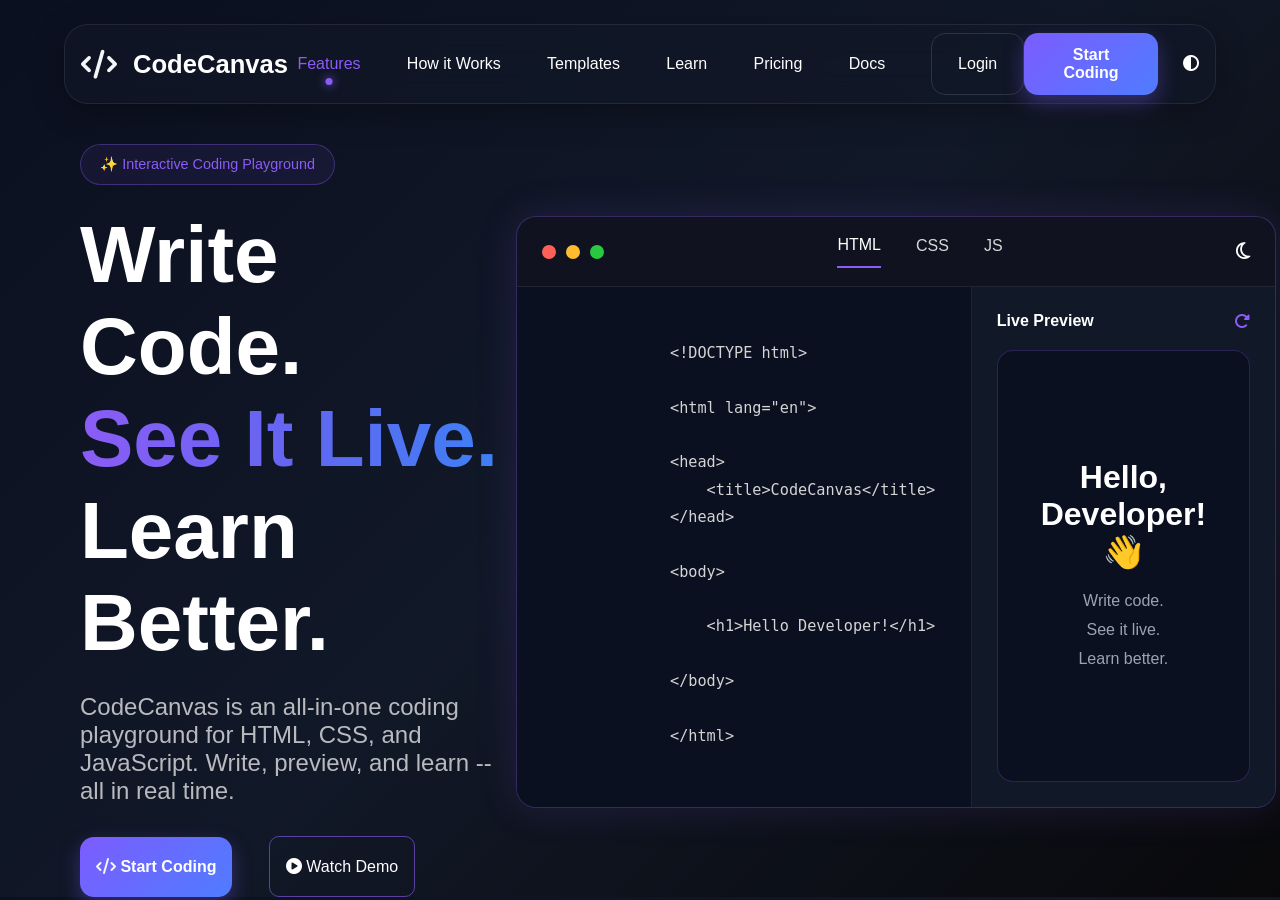
==== index.html @ 9e1eec33 "Initial commit" ====
<!DOCTYPE html>
<html lang="en">
<head>
  <meta charset="UTF-8">
  <meta name="viewport" content="width=device-width, initial-scale=1.0">

  <link rel="stylesheet" href="https://cdnjs.cloudflare.com/ajax/libs/font-awesome/6.7.2/css/all.min.css">

  <link rel="stylesheet" href="css/style.css">
  <link rel="stylesheet" href="css/navbar.css">
  <link rel="stylesheet" href="css/hero.css">
  <link rel="stylesheet" href="css/features.css">
  <link rel="stylesheet" href="css/footer.css">
  <title>Document</title>
</head>
<body>
  <header>
    <div class="navbar">
      <div class="nav-name--logo">
        <i class="fa-solid fa-code" style="color: rgb(244, 247, 248);"></i>
        <h2>CodeCanvas</h2>
      </div>
      <div class="nav-links">
        <a href="" class="nav-features">Features</a>
        <a href="" class="nav-how-it-work">How it Works</a>
        <a href="" class="templetes">Templates</a>
        <a href="" class="nav-learn">Learn</a>
        <a href="" class="nav-pricing">Pricing</a>
        <a href="" class="nav-docs">Docs</a>
      </div>
      <div class="nav-btn">
        <button class="nav-btn--login ">Login</button>
        <button class="nav-btn--start">Start Coding</button>
      </div>
      <div class="nav-theme">
        <i class="fa-solid fa-circle-half-stroke"></i>
      </div>
    </div>
  </header>

  <main>
    <div class="left-hero--section">
      <div class="hero-badge">
        ✨ Interactive Coding Playground
      </div>
      <div class="hero-heading">
        <h1 class="hero-heading--line heading-one">Write Code.</h1>
        <h1 class="hero-heading--line heading-two">See It Live.</h1>
        <h1 class="hero-heading--line heading-three">Learn Better.</h1>
      </div>

      <div class="hero-subheading">
        <p class="hero-subheading--para">
          CodeCanvas is an all-in-one coding playground
          for HTML, CSS, and JavaScript. Write, preview,
          and learn -- all in real time.
        </p>
      </div>

      <div class="hero-btns">
        <button class="nav-btn--start hero-start--btn hero-btn"><i class="fa-solid fa-code" style="color: rgb(244, 247, 248);"></i> Start Coding</button>
        <a href="#" class="watch-demo">
          <i class="fa-solid fa-circle-play"></i>
          <span>Watch Demo</span>
        </a>
      </div>


    </div>

    <div class="hero-right">

      <div class="editor">

        <div class="editor-header">

          <div class="window-btn">
            <span class="red"></span>
            <span class="yellow"></span>
            <span class="green"></span>
          </div>

          <div class="editor-tabs">
            <button class="active">HTML</button>
            <button>CSS</button>
            <button>JS</button>
          </div>

          <div class="theme-toggle">
            <i class="fa-regular fa-moon"></i>
          </div>

        </div>

        <div class="editor-body">

          <div class="code-section">
            <pre><code>
              &lt;!DOCTYPE html&gt;

              &lt;html lang="en"&gt;

              &lt;head&gt;
                  &lt;title&gt;CodeCanvas&lt;/title&gt;
              &lt;/head&gt;

              &lt;body&gt;

                  &lt;h1&gt;Hello Developer!&lt;/h1&gt;

              &lt;/body&gt;

              &lt;/html&gt;
            </code></pre>
          </div>

          <div class="preview-section">

            <div class="preview-header">
              <h3>Live Preview</h3>
              <i class="fa-solid fa-rotate-right"></i>
            </div>

            <div class="preview-box">
              <h2>Hello, Developer! 👋</h2>
              <p>
                Write code.<br>
                See it live.<br>
                Learn better.
              </p>
            </div>

          </div>
        </div>
      </div>
    </div>
  </main>
  <footer></footer>

  <script src="script/script.js"></script>
</body>
</html>
---- css/style.css ----
*{
    margin:0;
    padding:0;
    box-sizing:border-box;
}

html{
    scroll-behavior:smooth;
}

body{
    font-family:'Poppins',sans-serif;
   background: linear-gradient(
    135deg,
    #0B1020 0%,
    #111827 50%,
    #09090B 100%
    );
    color:white;
}

a{
    text-decoration:none;
    color:inherit;
}

img{
    display:block;
    max-width:100%;
}

button{
    cursor:pointer;
    border:none;
}
---- css/navbar.css ----
header{
  height: 100%;
  width: 100%;
}
.navbar{
  width: 90%;
  max-width: 1400px;
  height: 80px;
  margin: 1.5rem auto;
  display: grid;
  grid-template-columns: 15% 60% 20% 5%;
  align-items: center;
  background: rgba(17, 24, 39, 0.65);
  border: 1px solid rgba(255, 255, 255, 0.08);
  border-radius: 24px;
  backdrop-filter: blur(16px);
  box-shadow: 0 8px 32px rgba(0, 0, 0, 0.3);
  padding-left: 1rem;
}
.nav-name--logo{
  display: flex;
  align-items: center;
  gap: 1rem;
}
.nav-name--logo i{
  font-size: 1.8rem;
  color: #ffffff;
}

.nav-name--logo h2{
  color: #ffffff;
  font-size: 1.6rem;
  font-weight: 600;
}

.nav-links{
  display: flex;
  justify-content: space-evenly;
}

.nav-features{
  color: #8B5CF6;
  position: relative;
}
.nav-features::after{
  content: "";
  position: absolute;
  left: 50%;
  bottom: -12px;
  transform: translateX(-50%);
  width: 7px;
  height: 7px;
  background: #8B5CF6;
  border-radius: 50%;
  box-shadow: 0 0 10px #8B5CF6;
}

/* button  */
.nav-btn{
  display: flex;
  justify-content: space-around;
}
.nav-btn--login{
    padding: 0.8rem 1.6rem;
    background: transparent;
    border: 1px solid rgba(255,255,255,.12);
    border-radius: 14px;
    color: #ffffff;
    font-size: 1rem;
    font-weight: 500;
    cursor: pointer;
    transition: .3s ease;
}

.nav-btn--login:hover{
    background: rgba(255,255,255,.08);
    border-color: #7c5cff;
}

.nav-btn--start{
    padding: 0.8rem 1.7rem;
    background: linear-gradient(135deg,#7c5cff,#4f7cff);
    border: none;
    border-radius: 14px;
    color: white;
    font-size: 1rem;
    font-weight: 600;
    cursor: pointer;
    transition: .3s ease;
    box-shadow: 0 8px 20px rgba(124,92,255,.35);
}
.nav-btn--start:hover{
    transform: translateY(-2px);
    box-shadow: 0 12px 28px rgba(124,92,255,.5);
}

.nav-theme{
  border-radius: 50px;
  margin-left: 1.5rem;
  border: 0.1px solid transparent;
  
}
---- css/hero.css ----
main{
  display: grid;
  grid-template-columns: 40% 60%;
}
.left-hero--section{
  display: flex;
  flex-direction: column;
  margin-left: 5rem;
  margin-top: 1rem;
  gap: 1.5rem;
}
.hero-badge{
  display: inline-flex;
  align-items: center;
  gap: 0.5rem;

  width: fit-content;  

  padding: 0.7rem 1.2rem;

  border: 1px solid rgba(139, 92, 246, 0.35);
  border-radius: 999px;

  background: rgba(139, 92, 246, 0.08);
  backdrop-filter: blur(10px);

  color: #8B5CF6;
  font-size: 0.9rem;
  font-weight: 500;
  transition: all 0.3s ease;
}
.hero-badge:hover{
  background: rgba(139, 92, 246, 0.15);
  border-color: #8B5CF6;
  box-shadow: 0 0 20px rgba(139, 92, 246, 0.3);
  transform: translateY(-2px);
}

.hero-heading{
  font-size: 2.5rem;
}
.heading-two{
  background: linear-gradient(90deg, #8B5CF6 0%, #6366F1 50%, #3B82F6 100%);
  -webkit-background-clip: text;
  -webkit-text-fill-color: transparent;
  background-clip: text;
  color: transparent;
}

.hero-subheading--para{
  font-size: 1.5rem;
  opacity: 0.7;
  padding-bottom: 0.5rem;
}


.hero-start--btn{
  padding:1.3rem 1rem 1.3rem 1rem;
  margin-right:2rem ;
}
.watch-demo{
  padding:1.3rem 1rem 1.3rem 1rem;
  border: 1px solid rgba(139, 92, 246, 0.6);
  border-radius: 10px;
}

/* right section  */

.hero-right{
  display: flex;
  justify-content: center;
  align-items: center;
}

.editor{
    width: 100%;
  max-width: 760px;
  background: #10131f;
  border: 1px solid rgba(139,92,246,.3);
  border-radius: 20px;
  overflow: hidden;
  box-shadow: 0 0 40px rgba(139,92,246,.15);
}

/* Header */

.editor-header{
  height: 70px;

  display: flex;
  justify-content: space-between;
  align-items: center;

  padding: 0 25px;

  border-bottom: 1px solid rgba(255,255,255,.08);
}

.window-btn{
  display: flex;
  gap: 10px;
}

.window-btn span{
  width: 14px;
  height: 14px;
  border-radius: 50%;
}

.red{
  background:#ff5f57;
}

.yellow{
  background:#febc2e;
}

.green{
    background:#28c840;
}

/*  Tabs */

.editor-tabs{
  display:flex;
  gap:35px;
}

.editor-tabs button{
  background:none;
  border:none;
  color:#d8d8d8;
  font-size:1rem;
  cursor:pointer;
  padding-bottom:12px;
}

.editor-tabs .active{
  color:white;
  border-bottom:2px solid #8B5CF6;
}

/* Theme*/

.theme-toggle{

  color:white;
  font-size:1.2rem;
  cursor:pointer;
}

/*  Body */

.editor-body{

  display:grid;
  grid-template-columns:60% 40%;
  min-height:520px;
}

/* Code Section  */

.code-section{
  background:#0b1020;
  padding:25px;
  border-right:1px solid rgba(255,255,255,.08);
  overflow:auto;
}

.code-section pre{
  margin:0;
  font-size:.95rem;
  line-height:1.8;
  color:#d4d4d4;
  font-family:
  "Fira Code",
  Consolas,
  monospace;
}

.code-section code{
  white-space:pre-wrap;
}

.preview-section{
  background:#111827;

  display:flex;
  flex-direction:column;

  padding:25px;
}

.preview-header{

  display:flex;
  justify-content:space-between;
  align-items:center;

  margin-bottom:20px;
}

.preview-header h3{

  color:#fff;
  font-size:1rem;
  font-weight:600;
}

.preview-header i{
  color:#8B5CF6;
  cursor:pointer;
  transition:.3s;
}

.preview-header i:hover{
  transform:rotate(180deg);
}

/* Preview Box*/

.preview-box{
  flex:1;
  background:#0b1020;
  border:1px solid rgba(139,92,246,.25);
  border-radius:16px;
  display:flex;
  justify-content:center;
  align-items:center;
  flex-direction:column;

  text-align:center;
  padding:2rem;
}

.preview-box h2{
  color:#fff;
  font-size:2rem;
  margin-bottom:1rem;
}

.preview-box p{
  color:#9CA3AF;
  line-height:1.8;
}
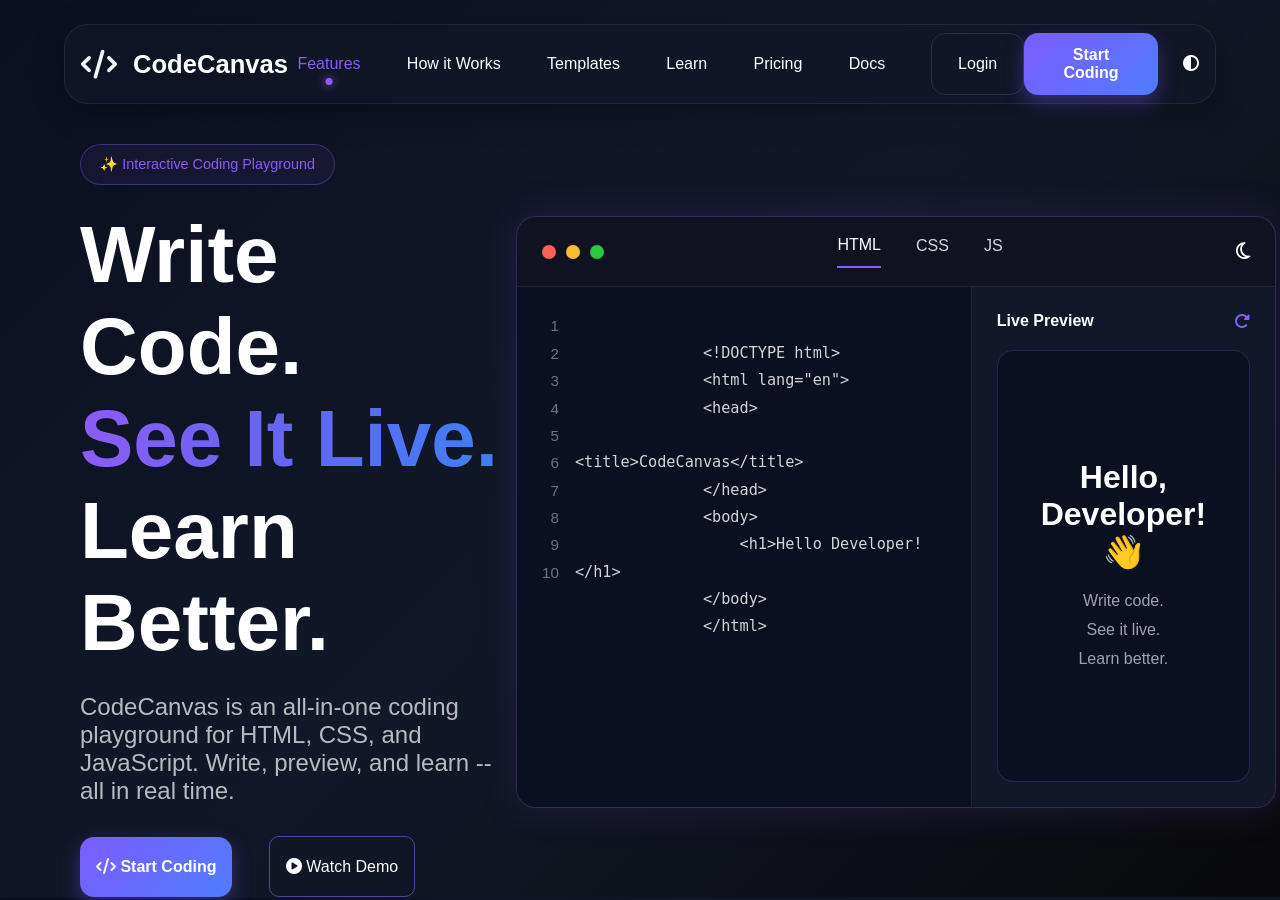
==== commit 4ef2680f: "organize code section" ====
--- a/index.html
+++ b/index.html
@@ -95,21 +95,27 @@
         <div class="editor-body">
 
           <div class="code-section">
+            <div class="line-number">
+              <span>1</span>
+              <span>2</span>
+              <span>3</span>
+              <span>4</span>
+              <span>5</span>
+              <span>6</span>
+              <span>7</span>
+              <span>8</span>
+              <span>9</span>
+              <span>10</span>
+            </div>
             <pre><code>
               &lt;!DOCTYPE html&gt;
-
               &lt;html lang="en"&gt;
-
               &lt;head&gt;
                   &lt;title&gt;CodeCanvas&lt;/title&gt;
               &lt;/head&gt;
-
               &lt;body&gt;
-
                   &lt;h1&gt;Hello Developer!&lt;/h1&gt;
-
               &lt;/body&gt;
-
               &lt;/html&gt;
             </code></pre>
           </div>
--- a/css/hero.css
+++ b/css/hero.css
@@ -80,6 +80,19 @@
   border-radius: 20px;
   overflow: hidden;
   box-shadow: 0 0 40px rgba(139,92,246,.15);
+  position: relative;
+}
+
+.editor::before{
+  content:"";
+  position:absolute;
+  inset:-40px;
+  background:radial-gradient(
+    rgba(139,92,246,.2),
+    transparent 70%
+  );
+  z-index:-1;
+  filter:blur(60px);
 }
 
 /* Header */
@@ -165,6 +178,22 @@
   padding:25px;
   border-right:1px solid rgba(255,255,255,.08);
   overflow:auto;
+  display:flex;
+  align-items:flex-start;
+  gap:16px;
+}
+
+.line-number{
+  display:flex;
+  flex-direction:column;
+  color:#6B7280;
+  text-align:right;
+  user-select:none;
+}
+
+.line-number span{
+  line-height:1.8;
+  font-size:.95rem;
 }
 
 .code-section pre{
@@ -176,6 +205,7 @@
   "Fira Code",
   Consolas,
   monospace;
+  margin:0;
 }
 
 .code-section code{
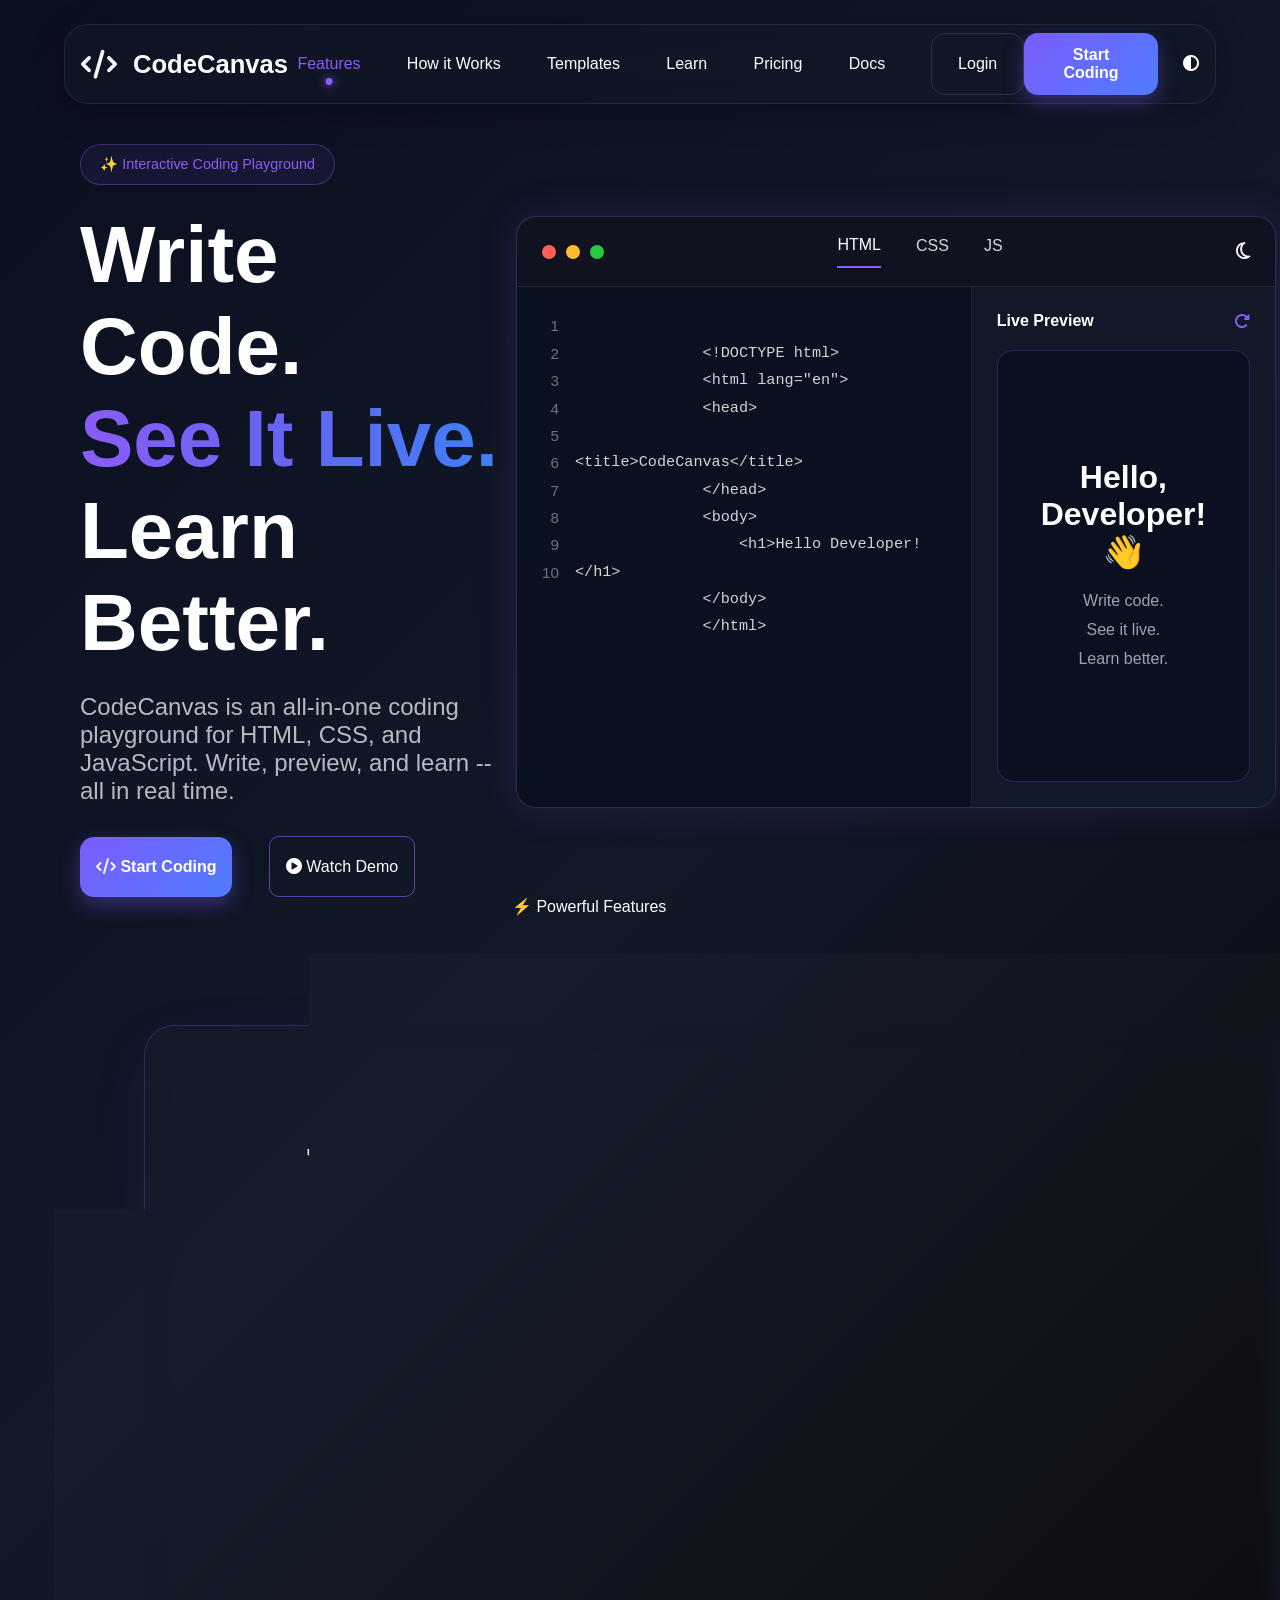
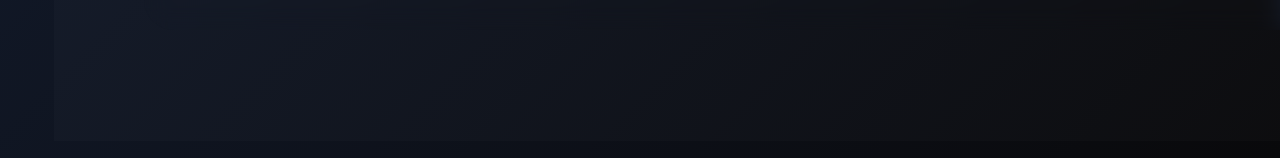
==== commit 1d7f398e: "Initial commit" ====
--- a/index.html
+++ b/index.html
@@ -11,6 +11,7 @@
   <link rel="stylesheet" href="css/hero.css">
   <link rel="stylesheet" href="css/features.css">
   <link rel="stylesheet" href="css/footer.css">
+  <link rel="stylesheet" href="css/trusted.css">
   <title>Document</title>
 </head>
 <body>
@@ -140,6 +141,81 @@
         </div>
       </div>
     </div>
+
+    <section class="trusted">
+
+      <div class="trusted-container">
+
+        <div class="trusted-badge">
+          <i class="fa-solid fa-shield-halved"></i>
+          <span>TRUSTED BY</span>
+        </div>
+
+        <h2 class="trusted-title">
+          Trusted by developers
+          <span>worldwide</span>
+        </h2>
+
+        <p class="trusted-description">
+          Join millions of developers who code, learn and build
+          amazing projects with CodeCanvas.
+        </p>
+
+        <div class="trusted-grid">
+
+          <div class="trusted-card">
+            <i class="fa-brands fa-github"></i>
+            <h3>GitHub</h3>
+            <p>Developer Platform</p>
+          </div>
+
+          <div class="trusted-card ">
+            <img src="/images/vscode.png" alt="">
+            <h3>VS Code</h3>
+            <p>Code Editor</p>
+          </div>
+
+          <div class="trusted-card">
+            <i class="fa-brands fa-react"></i>
+            <h3>React</h3>
+            <p>JavaScript Library</p>
+          </div>
+
+          <div class="trusted-card">
+            <img src="/images/vercel.png" alt="Vercel">
+            <h3>Vercel</h3>
+            <p>Deploy Platform</p>
+          </div>
+
+          <div class="trusted-card">
+            <img src="/images/openAi.png" alt="OpenAI">
+            <h3>OpenAI</h3>
+            <p>AI Technology</p>
+          </div>
+
+          <div class="trusted-card">
+            <img src="/images/nextjs.png" alt="Next.js">
+            <h3>Next.js</h3>
+            <p>React Framework</p>
+          </div>
+
+        </div>
+
+      </div>
+
+    </section>
+
+    <section class="features">
+      <div class="features">
+        <div class="features-top">
+          <div class="features-badge">
+            ⚡ Powerful Features
+          </div>
+          <div class="features-heading"></div>
+          <div class="features-subheading"></div>
+        </div>
+      </div>
+    </section>
   </main>
   <footer></footer>
 
--- a/css/trusted.css
+++ b/css/trusted.css
@@ -0,0 +1,143 @@
+/*  Trusted Section*/
+
+.trusted{
+  padding: 8rem 6rem;
+  position: relative;
+  left: 3rem;
+   padding-bottom: 8rem;
+}
+
+.trusted-container{
+  height: fit-content;  
+  max-width: 1400px;
+  width: fit-content;
+  margin: 0 auto;
+  padding: 2rem;
+  padding-bottom: 1rem;
+  border: 1px solid rgba(139,92,246,.25);
+  border-radius: 30px;
+  background: rgba(255,255,255,.02);
+  backdrop-filter: blur(12px);
+  box-shadow: 0 20px 60px rgba(139,92,246,.08);
+}
+
+/* 
+   Badge
+ */
+
+.trusted-badge{
+  width: fit-content;
+  margin: auto;
+  display: flex;
+  align-items: center;
+  gap: .6rem;
+  padding: .8rem 1.5rem;
+  border-radius: 999px;
+  border: 1px solid rgba(139,92,246,.3);
+  background: rgba(139,92,246,.08);
+  color: #A78BFA;
+  font-size: .9rem;
+  letter-spacing: 1px;
+}
+
+/* 
+   Title
+ */
+
+.trusted-title{
+  font-size: 3.5rem;
+  text-align: center;
+  line-height: 1.2;
+  margin-top: 2rem;
+  color: white;
+  font-weight: 700;
+}
+
+.trusted-title span{
+
+  color: #8B5CF6;
+}
+
+/* 
+   Description*/
+
+.trusted-description{
+
+  max-width: 650px;
+  margin: 25px auto 60px;
+  text-align: center;
+
+
+  text-align: center;
+
+  color: #9CA3AF;
+
+  font-size: 1.1rem;
+
+  line-height: 1.8;
+}
+
+/* 
+   Grid*/
+
+.trusted-grid{
+    display: grid;
+    grid-template-columns: repeat(6,1fr);
+    gap: 1.5rem;
+    padding-left: 2rem;
+    padding-right: 2rem;
+    margin-bottom: 2rem;
+}
+
+/*
+   Card */
+
+.trusted-card{
+  width: 10rem;
+  background: rgba(255,255,255,.03);
+  border: 1px solid rgba(255,255,255,.06);
+  border-radius: 20px;
+  padding: 2rem 1rem;
+  text-align: center;
+  transition: .35s ease;
+}
+
+.trusted-card:hover{
+
+    transform: translateY(-8px);
+
+    border-color: #8B5CF6;
+
+    box-shadow: 0 0 25px rgba(139,92,246,.2);
+}
+
+/* Icons */
+
+.trusted-card i{
+  font-size: 3rem;
+  color: white;
+  margin-bottom: 3rem;
+}
+
+.trusted-card img{
+  width: 70px;
+  height: 70px;
+  object-fit: contain;
+  margin-bottom: 1rem;
+  margin-left: 1.2rem;
+}
+
+
+/* Text */
+
+.trusted-card h3{
+
+  color: white;
+  margin-bottom: .5rem;
+  font-size: 1.5rem;
+}
+
+.trusted-card p{
+  color: #9CA3AF;
+  font-size: .95rem;
+}
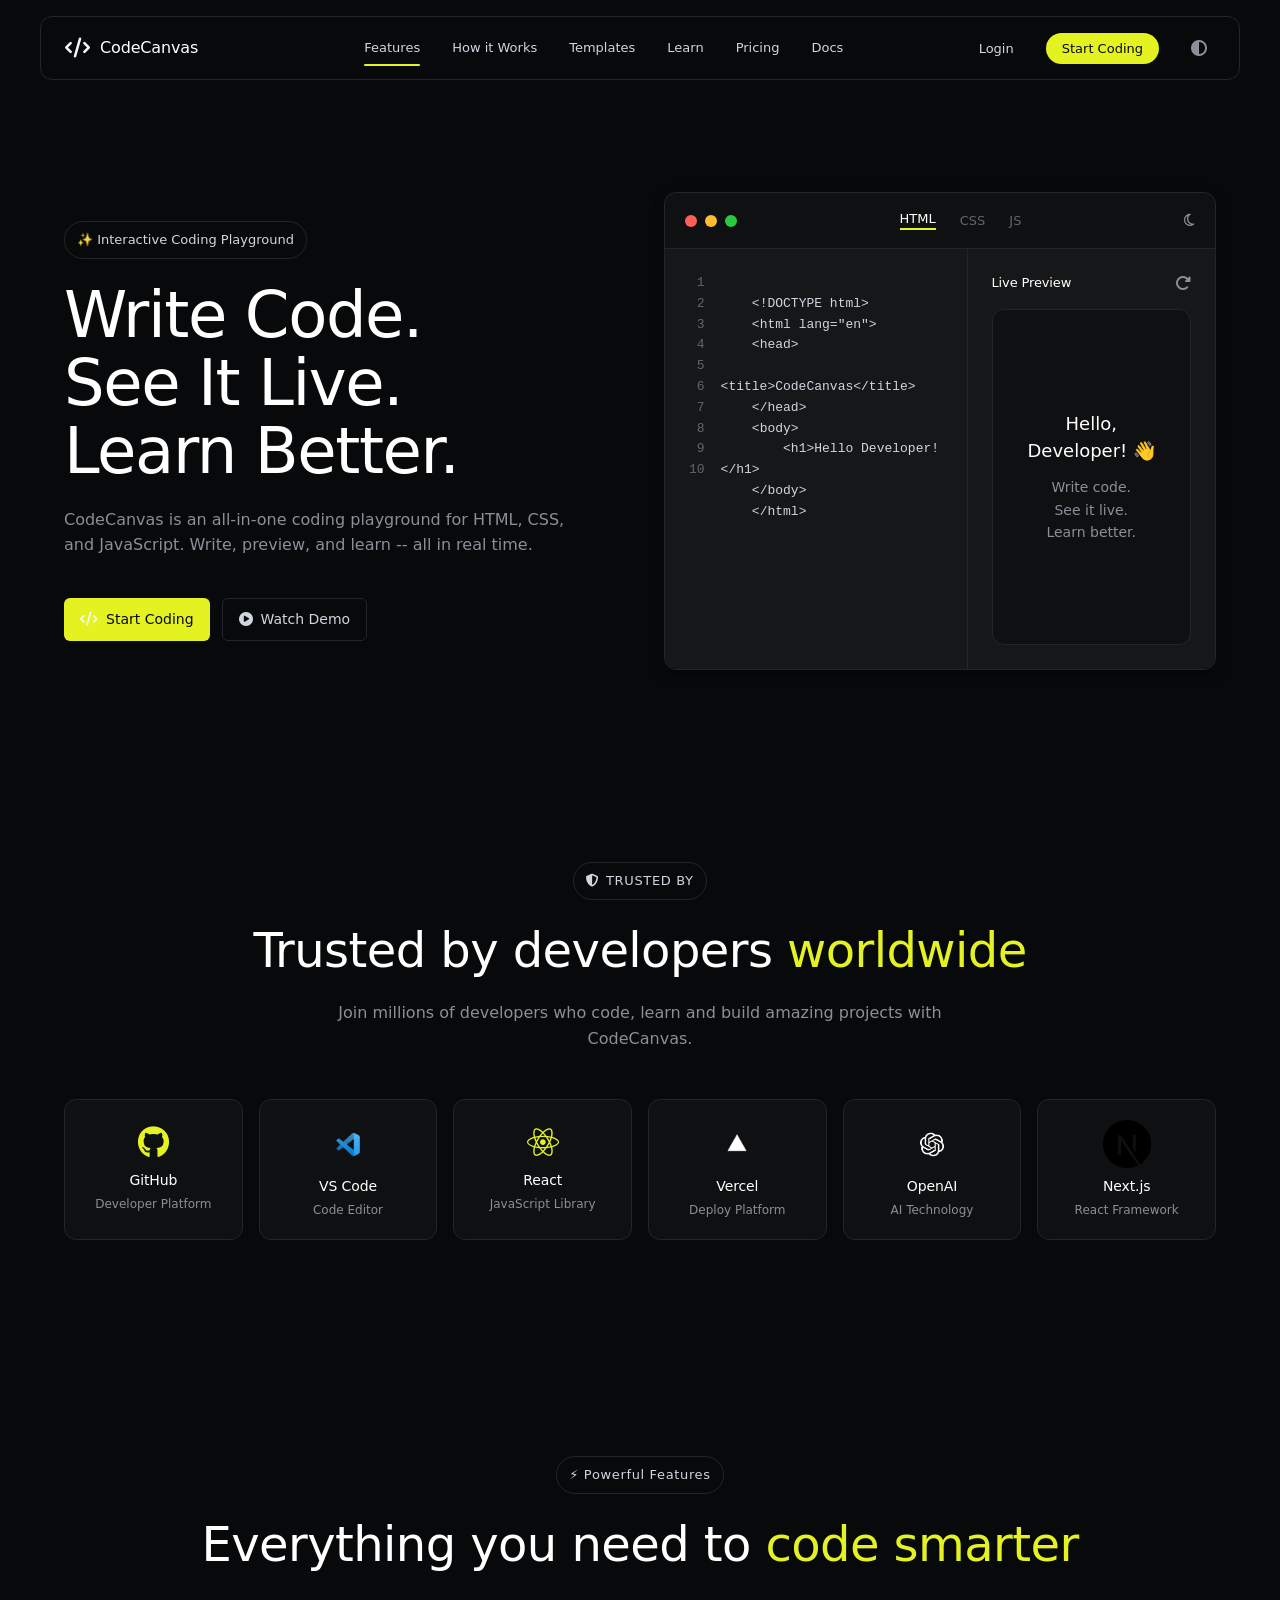
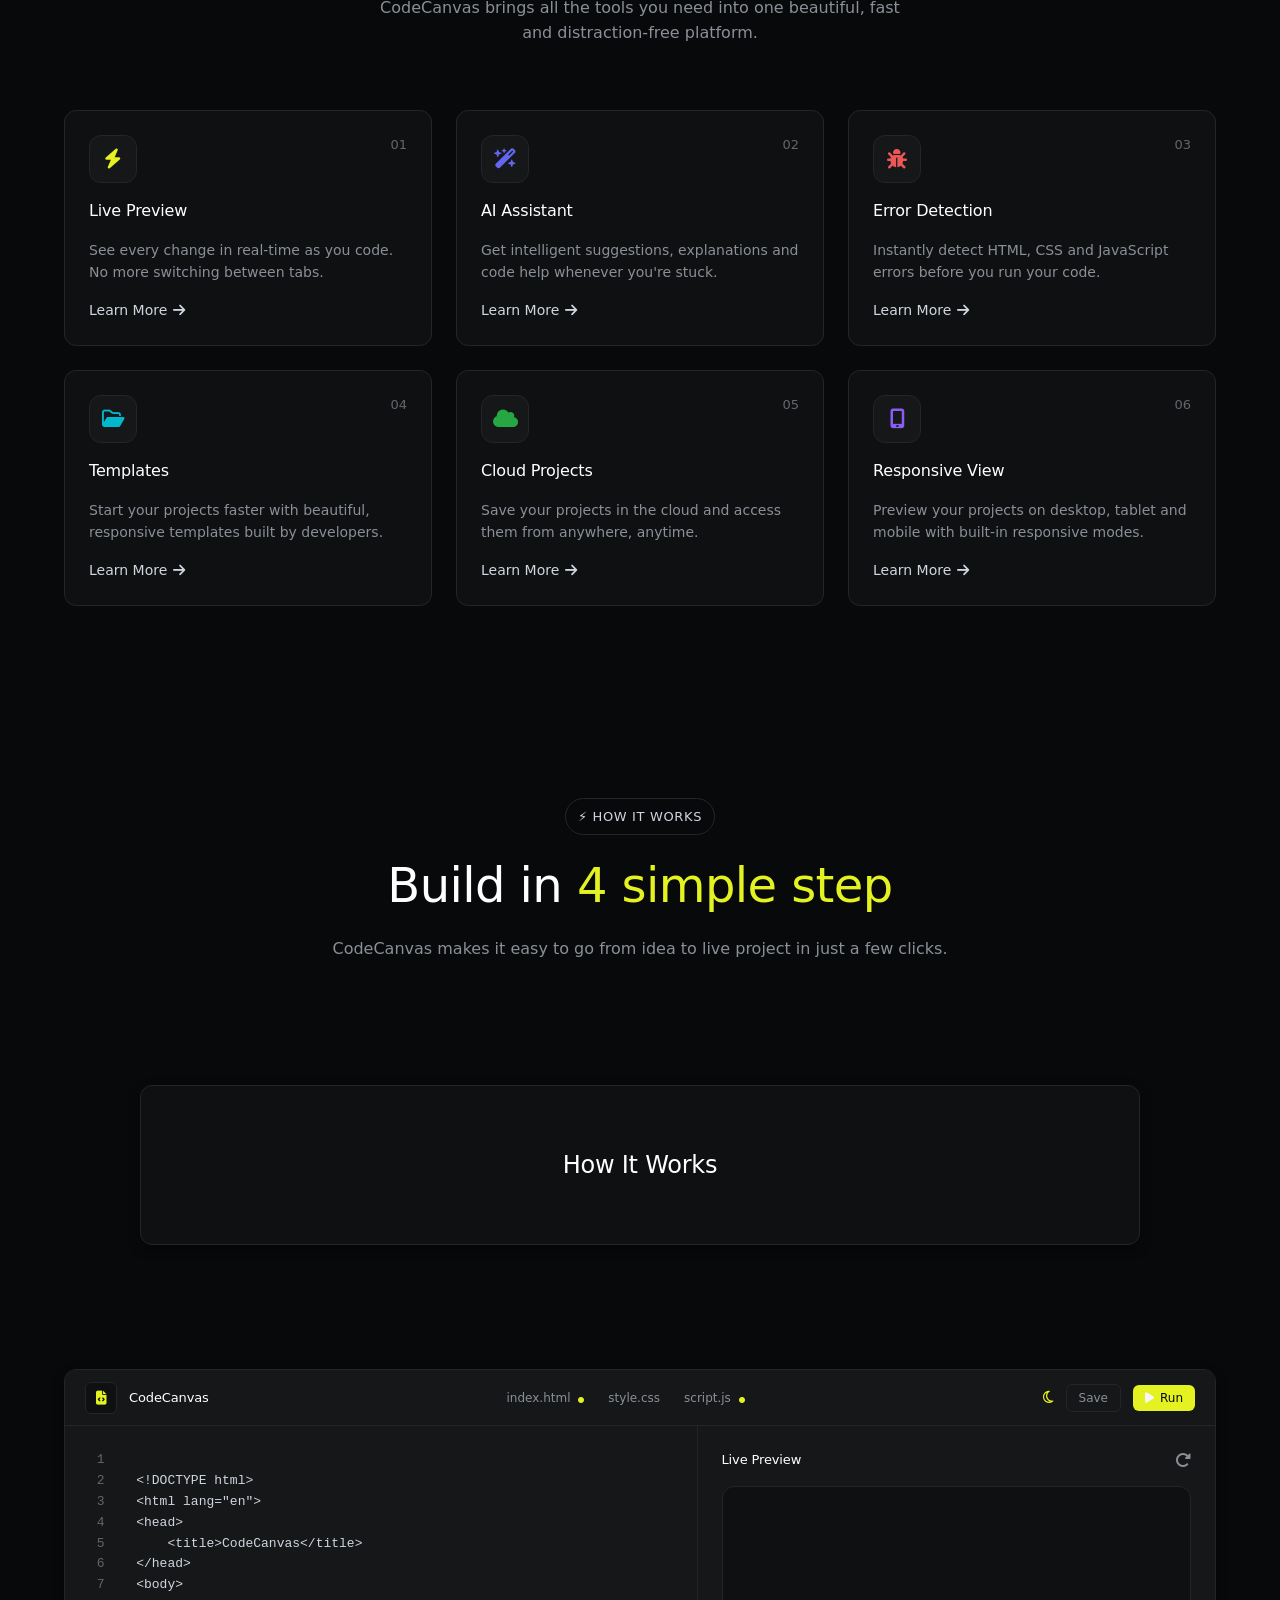
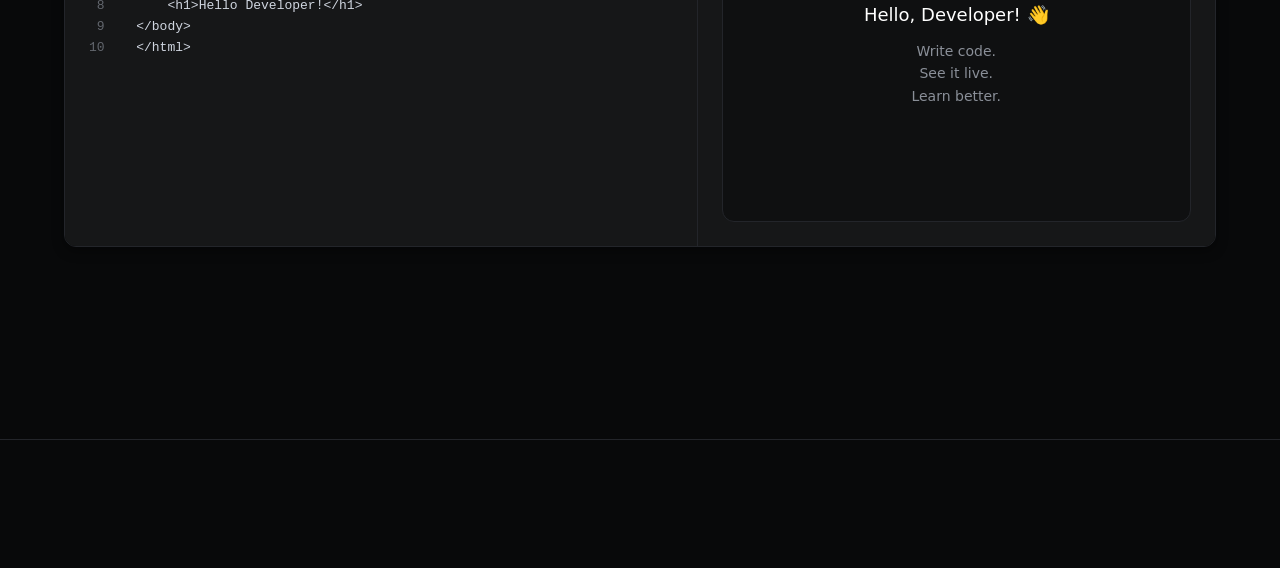
==== commit 518449d3: "redesign and fix navbar" ====
--- a/index.html
+++ b/index.html
@@ -12,6 +12,7 @@
   <link rel="stylesheet" href="css/features.css">
   <link rel="stylesheet" href="css/footer.css">
   <link rel="stylesheet" href="css/trusted.css">
+  <link rel="stylesheet" href="css/how.css">
   <title>Document</title>
 </head>
 <body>
@@ -22,7 +23,7 @@
         <h2>CodeCanvas</h2>
       </div>
       <div class="nav-links">
-        <a href="" class="nav-features">Features</a>
+        <a href="#features" class="nav-features">Features</a>
         <a href="" class="nav-how-it-work">How it Works</a>
         <a href="" class="templetes">Templates</a>
         <a href="" class="nav-learn">Learn</a>
@@ -40,63 +41,407 @@
   </header>
 
   <main>
-    <div class="left-hero--section">
-      <div class="hero-badge">
-        ✨ Interactive Coding Playground
-      </div>
-      <div class="hero-heading">
-        <h1 class="hero-heading--line heading-one">Write Code.</h1>
-        <h1 class="hero-heading--line heading-two">See It Live.</h1>
-        <h1 class="hero-heading--line heading-three">Learn Better.</h1>
-      </div>
-
-      <div class="hero-subheading">
-        <p class="hero-subheading--para">
-          CodeCanvas is an all-in-one coding playground
-          for HTML, CSS, and JavaScript. Write, preview,
-          and learn -- all in real time.
-        </p>
-      </div>
-
-      <div class="hero-btns">
-        <button class="nav-btn--start hero-start--btn hero-btn"><i class="fa-solid fa-code" style="color: rgb(244, 247, 248);"></i> Start Coding</button>
-        <a href="#" class="watch-demo">
-          <i class="fa-solid fa-circle-play"></i>
-          <span>Watch Demo</span>
-        </a>
-      </div>
-
-
+    <div class="hero">
+      <div class="left-hero--section">
+        <div class="hero-badge">
+          ✨ Interactive Coding Playground
+        </div>
+        <div class="hero-heading">
+          <h1 class="hero-heading--line heading-one">Write Code.</h1>
+          <h1 class="hero-heading--line heading-two">See It Live.</h1>
+          <h1 class="hero-heading--line heading-three">Learn Better.</h1>
+        </div>
+
+        <div class="hero-subheading">
+          <p class="hero-subheading--para">
+            CodeCanvas is an all-in-one coding playground
+            for HTML, CSS, and JavaScript. Write, preview,
+            and learn -- all in real time.
+          </p>
+        </div>
+
+        <div class="hero-btns">
+          <button class="nav-btn--start hero-start--btn hero-btn"><i class="fa-solid fa-code" style="color: rgb(244, 247, 248);"></i> Start Coding</button>
+          <a href="#" class="watch-demo">
+            <i class="fa-solid fa-circle-play"></i>
+            <span>Watch Demo</span>
+          </a>
+        </div>
+
+
+      </div>
+
+      <div class="hero-right">
+
+        <div class="editor">
+
+          <div class="editor-header">
+
+            <div class="window-btn">
+              <span class="red"></span>
+              <span class="yellow"></span>
+              <span class="green"></span>
+            </div>
+
+            <div class="editor-tabs">
+              <button class="active">HTML</button>
+              <button>CSS</button>
+              <button>JS</button>
+            </div>
+
+            <div class="theme-toggle">
+              <i class="fa-regular fa-moon"></i>
+            </div>
+
+          </div>
+
+          <div class="editor-body">
+
+            <div class="code-section">
+              <div class="line-number">
+                <span></span>
+                <span>1</span>
+                <span>2</span>
+                <span>3</span>
+                <span>4</span>
+                <span>5</span>
+                <span>6</span>
+                <span>7</span>
+                <span>8</span>
+                <span>9</span>
+                <span>10</span>
+              </div>
+              <pre><code>
+    &lt;!DOCTYPE html&gt;
+    &lt;html lang="en"&gt;
+    &lt;head&gt;
+        &lt;title&gt;CodeCanvas&lt;/title&gt;
+    &lt;/head&gt;
+    &lt;body&gt;
+        &lt;h1&gt;Hello Developer!&lt;/h1&gt;
+    &lt;/body&gt;
+    &lt;/html&gt;
+              </code></pre>
+            </div>
+
+            <div class="preview-section">
+
+              <div class="preview-header">
+                <h3>Live Preview</h3>
+                <i class="fa-solid fa-rotate-right"></i>
+              </div>
+
+              <div class="preview-box">
+                <h2>Hello, Developer! 👋</h2>
+                <p>
+                  Write code.<br>
+                  See it live.<br>
+                  Learn better.
+                </p>
+              </div>
+
+            </div>
+          </div>
+        </div>
+      </div>
     </div>
 
-    <div class="hero-right">
-
-      <div class="editor">
-
-        <div class="editor-header">
-
-          <div class="window-btn">
-            <span class="red"></span>
-            <span class="yellow"></span>
-            <span class="green"></span>
-          </div>
-
-          <div class="editor-tabs">
-            <button class="active">HTML</button>
-            <button>CSS</button>
-            <button>JS</button>
-          </div>
-
-          <div class="theme-toggle">
-            <i class="fa-regular fa-moon"></i>
-          </div>
-
-        </div>
-
+    <div class="trusted-container">
+
+      <div class="trusted-badge">
+        <i class="fa-solid fa-shield-halved"></i>
+        <span>TRUSTED BY</span>
+      </div>
+
+      <h2 class="trusted-title">
+        Trusted by developers
+        <span>worldwide</span>
+      </h2>
+
+      <p class="trusted-description">
+        Join millions of developers who code, learn and build
+        amazing projects with CodeCanvas.
+      </p>
+
+      <div class="trusted-grid">
+
+        <div class="trusted-card">
+          <i class="fa-brands fa-github"></i>
+          <h3>GitHub</h3>
+          <p>Developer Platform</p>
+        </div>
+
+        <div class="trusted-card ">
+          <img src="images/vscode.png" alt="">
+          <h3>VS Code</h3>
+          <p>Code Editor</p>
+        </div>
+
+        <div class="trusted-card">
+          <i class="fa-brands fa-react"></i>
+          <h3>React</h3>
+          <p>JavaScript Library</p>
+        </div>
+
+        <div class="trusted-card">
+          <img src="images/vercel.png" alt="Vercel">
+          <h3>Vercel</h3>
+          <p>Deploy Platform</p>
+        </div>
+
+        <div class="trusted-card">
+          <img src="images/openAi.png" alt="OpenAI">
+          <h3>OpenAI</h3>
+          <p>AI Technology</p>
+        </div>
+
+        <div class="trusted-card">
+          <img src="images/nextjs.png" alt="Next.js">
+          <h3>Next.js</h3>
+          <p>React Framework</p>
+        </div>
+
+      </div>
+    </div>
+
+    <div class="features-container" id="features">
+      <div class="features-top">
+        <div class="features-badge badge">
+          ⚡ Powerful Features
+        </div>
+        <div class="features-heading heading">
+          Everything you need to 
+          <span>code smarter</span>
+        </div>
+        <div class="features-subheading subheading">
+          <p class="hero-subheading--para">
+            CodeCanvas brings all the tools you need into one beautiful, fast and distraction-free platform.
+          </p>
+        </div>
+      </div>
+      <div class="features-box">
+        <div class="feature-card live-preview-card">
+          <span class="feature-number">01</span>
+
+          <div class="feature-icon icon-live-preview">
+            <i class="fa-solid fa-bolt"></i>
+          </div>
+
+          <h3 class="features-box1-heading">Live Preview</h3>
+          <p>
+            See every change in real-time as you code. No more switching between tabs.
+          </p>
+
+           <a href="#" class="feature-link">
+            Learn More
+            <i class="fa-solid fa-arrow-right"></i>
+          </a>
+
+        </div>
+        <div class="feature-card ai-assistant">
+          <span class="feature-number">02</span>
+
+          <div class="feature-icon icon-ai-assistant">
+            <i class="fa-solid fa-wand-magic-sparkles"></i>
+          </div>
+
+          <h3 class="features-box1-heading">AI Assistant</h3>
+          <p>
+            Get intelligent suggestions, explanations and code help whenever you're stuck.
+          </p>
+
+           <a href="#" class="feature-link">
+            Learn More
+            <i class="fa-solid fa-arrow-right"></i>
+          </a>
+
+        </div>
+        <div class="feature-card error-detection-card">
+          <span class="feature-number">03</span>
+
+          <div class="feature-icon icon-error-detection">
+            <i class="fa-solid fa-bug"></i>
+          </div>
+
+          <h3 class="features-box1-heading">Error Detection</h3>
+          <p>
+            Instantly detect HTML, CSS and JavaScript errors before you run your code.
+          </p>
+
+           <a href="#" class="feature-link">
+            Learn More
+            <i class="fa-solid fa-arrow-right"></i>
+          </a>
+
+        </div>
+        <div class="feature-card templetes-card">
+          <span class="feature-number">04</span>
+
+          <div class="feature-icon icon-template">
+            <i class="fa-regular fa-folder-open"></i>
+          </div>
+
+          <h3 class="features-box1-heading">Templates</h3>
+          <p>
+            Start your projects faster with beautiful, responsive templates built by developers.
+          </p>
+
+           <a href="#" class="feature-link">
+            Learn More
+            <i class="fa-solid fa-arrow-right"></i>
+          </a>
+
+        </div>
+        <div class="feature-card cloud-projects-card">
+          <span class="feature-number">05</span>
+
+          <div class="feature-icon icon-cloud">
+            <i class="fa-solid fa-cloud"></i>
+          </div>
+
+          <h3 class="features-box1-heading">Cloud Projects</h3>
+          <p>
+            Save your projects in the cloud and access them from anywhere, anytime.
+          </p>
+
+           <a href="#" class="feature-link">
+            Learn More
+            <i class="fa-solid fa-arrow-right"></i>
+          </a>
+
+        </div>
+        <div class="feature-card responsive-view-card">
+          <span class="feature-number">06</span>
+
+          <div class="feature-icon icon-responsive">
+            <i class="fa-solid fa-mobile-screen-button"></i>
+          </div>
+
+          <h3 class="features-box1-heading">Responsive View</h3>
+          <p>
+            Preview your projects on desktop, tablet and mobile with built-in responsive modes. 
+          </p>
+
+           <a href="#" class="feature-link">
+            Learn More
+            <i class="fa-solid fa-arrow-right"></i>
+          </a>
+
+        </div>
+      </div>
+    </div>
+
+    <!-- how  -->
+
+    <div class="how-container">
+      <div class="how-top">
+        <div class="how-badge badge">
+          ⚡ HOW IT WORKS
+        </div>
+        <div class="how-heading heading">
+          Build in 
+          <span>4 simple step</span>
+        </div>
+        <div class="how-subheading subheading">
+          <p class="how-subheading--para">
+            CodeCanvas makes it easy to go from idea to live project in just a few clicks.
+          </p>
+        </div>
+      </div>
+
+      <div class="how-step">
+
+        <div class="intro-box" id="introBox">
+            <h2>How It Works</h2>
+        </div>
+
+        <div class="steps" id="steps">
+
+          <div class="step-card">
+              <span class="step-number">01</span>
+
+              <div class="step-icon create">
+                  <i class="fa-solid fa-folder-plus"></i>
+              </div>
+              <h3>Create Project</h3>
+              <p>
+                  Start from a blank canvas or choose a professionally designed template.
+              </p>
+          </div>
+          <div class="step-card">
+              <span class="step-number">02</span>
+
+              <div class="step-icon code">
+                  <i class="fa-solid fa-code"></i>
+              </div>
+              <h3>Write Code</h3>
+              <p>
+                  Build with HTML, CSS and JavaScript using the built-in AI assistant.
+              </p>
+          </div>
+          <div class="step-card">
+            <span class="step-number">03</span>
+
+            <div class="step-icon preview">
+                <i class="fa-solid fa-play"></i>
+            </div>
+
+            <h3>Live Preview</h3>
+
+            <p>
+                Instantly preview every change without refreshing your browser.
+            </p>
+          </div>
+          <div class="step-card">
+            <span class="step-number">04</span>
+
+            <div class="step-icon export">
+                <i class="fa-solid fa-download"></i>
+            </div>
+
+            <h3>Export Project</h3>
+
+            <p>
+                Download your project or share it with others in just one click.
+            </p>
+          </div>
+
+        </div>
+
+      </div>
+
+
+      <div class="how-code-container">
+        <div class="how-nav">
+          <div class="how-code-left">
+            <div class="logo-box">
+              <i class="fa-solid fa-file-code"></i>
+            </div>
+            <h3>CodeCanvas</h3>
+          </div>
+          <div class="how-code-mid">
+            <a href="#">index.html 
+              <i class="fa-solid fa-circle"></i> 
+            </a>
+            <a href="">style.css</a>
+            <a href="">script.js
+              <i class="fa-solid fa-circle"></i>
+            </a>
+          </div>
+          <div class="how-code-right">
+            <div class="how-code-right-playlogo">
+              <i class="fa-regular fa-moon fa-spin fa-spin-reverse fa-canvas-square"></i>
+            </div>
+            <button class="how-save-btn">Save</button>
+            <button class="how-run-btn"><i class="fa-solid fa-play fa-canvas-square" style="color: rgb(245, 247, 250);"></i> Run</button>
+
+          </div>
+        </div>
         <div class="editor-body">
 
           <div class="code-section">
             <div class="line-number">
+              <span></span>
               <span>1</span>
               <span>2</span>
               <span>3</span>
@@ -109,15 +454,15 @@
               <span>10</span>
             </div>
             <pre><code>
-              &lt;!DOCTYPE html&gt;
-              &lt;html lang="en"&gt;
-              &lt;head&gt;
-                  &lt;title&gt;CodeCanvas&lt;/title&gt;
-              &lt;/head&gt;
-              &lt;body&gt;
-                  &lt;h1&gt;Hello Developer!&lt;/h1&gt;
-              &lt;/body&gt;
-              &lt;/html&gt;
+  &lt;!DOCTYPE html&gt;
+  &lt;html lang="en"&gt;
+  &lt;head&gt;
+      &lt;title&gt;CodeCanvas&lt;/title&gt;
+  &lt;/head&gt;
+  &lt;body&gt;
+      &lt;h1&gt;Hello Developer!&lt;/h1&gt;
+  &lt;/body&gt;
+  &lt;/html&gt;
             </code></pre>
           </div>
 
@@ -140,82 +485,8 @@
           </div>
         </div>
       </div>
+      </div>
     </div>
-
-    <section class="trusted">
-
-      <div class="trusted-container">
-
-        <div class="trusted-badge">
-          <i class="fa-solid fa-shield-halved"></i>
-          <span>TRUSTED BY</span>
-        </div>
-
-        <h2 class="trusted-title">
-          Trusted by developers
-          <span>worldwide</span>
-        </h2>
-
-        <p class="trusted-description">
-          Join millions of developers who code, learn and build
-          amazing projects with CodeCanvas.
-        </p>
-
-        <div class="trusted-grid">
-
-          <div class="trusted-card">
-            <i class="fa-brands fa-github"></i>
-            <h3>GitHub</h3>
-            <p>Developer Platform</p>
-          </div>
-
-          <div class="trusted-card ">
-            <img src="/images/vscode.png" alt="">
-            <h3>VS Code</h3>
-            <p>Code Editor</p>
-          </div>
-
-          <div class="trusted-card">
-            <i class="fa-brands fa-react"></i>
-            <h3>React</h3>
-            <p>JavaScript Library</p>
-          </div>
-
-          <div class="trusted-card">
-            <img src="/images/vercel.png" alt="Vercel">
-            <h3>Vercel</h3>
-            <p>Deploy Platform</p>
-          </div>
-
-          <div class="trusted-card">
-            <img src="/images/openAi.png" alt="OpenAI">
-            <h3>OpenAI</h3>
-            <p>AI Technology</p>
-          </div>
-
-          <div class="trusted-card">
-            <img src="/images/nextjs.png" alt="Next.js">
-            <h3>Next.js</h3>
-            <p>React Framework</p>
-          </div>
-
-        </div>
-
-      </div>
-
-    </section>
-
-    <section class="features">
-      <div class="features">
-        <div class="features-top">
-          <div class="features-badge">
-            ⚡ Powerful Features
-          </div>
-          <div class="features-heading"></div>
-          <div class="features-subheading"></div>
-        </div>
-      </div>
-    </section>
   </main>
   <footer></footer>
 
--- a/css/style.css
+++ b/css/style.css
@@ -1,35 +1,108 @@
-*{
-    margin:0;
-    padding:0;
-    box-sizing:border-box;
+* {
+    margin: 0;
+    padding: 0;
+    box-sizing: border-box;
 }
 
-html{
-    scroll-behavior:smooth;
+:root {
+    /* Primary dark palette */
+    --color-void: #08090a;
+    --color-carbon: #0f1011;
+    --color-obsidian: #161718;
+    --color-graphite: #23252a;
+    --color-smoke: #383b3f;
+    --color-ash: #62666d;
+    --color-fog: #8a8f98;
+    --color-mist: #d0d6e0;
+    --color-bone: #e5e5e6;
+    --color-paper: #ffffff;
+
+    /* Accent colors */
+    --color-acid-lime: #e4f222;
+    --color-pulse-green: #27a644;
+    --color-coral-red: #eb5757;
+    --color-signal-teal: #02b8cc;
+    --color-iris-violet: #6366f1;
+    --color-lavender: #8b5cf6;
+
+    /* Typography */
+    --font-family: 'Inter', ui-sans-serif, system-ui, -apple-system, BlinkMacSystemFont, "Segoe UI", sans-serif;
+
+    /* Spacing */
+    --spacing-xs: 8px;
+    --spacing-sm: 12px;
+    --spacing-md: 16px;
+    --spacing-lg: 24px;
+    --spacing-xl: 96px;
+
+    /* Borders */
+    --border-primary: 1px solid var(--color-graphite);
+    --border-subtle: 0.5px solid var(--color-graphite);
+
+    /* Border radius */
+    --radius-sm: 6px;
+    --radius-md: 12px;
+
+    /* Shadows */
+    --shadow-sm: 0 2px 4px rgba(0, 0, 0, 0.4);
+    --shadow-md: 0 4px 12px rgba(0, 0, 0, 0.4);
 }
 
-body{
-    font-family:'Poppins',sans-serif;
-   background: linear-gradient(
-    135deg,
-    #0B1020 0%,
-    #111827 50%,
-    #09090B 100%
-    );
-    color:white;
+html {
+    scroll-behavior: smooth;
 }
 
-a{
-    text-decoration:none;
-    color:inherit;
+body {
+    font-family: var(--font-family);
+    background: var(--color-void);
+    color: var(--color-paper);
+    font-size: 16px;
+    line-height: 1.5;
 }
 
-img{
-    display:block;
-    max-width:100%;
+a {
+    text-decoration: none;
+    color: inherit;
 }
 
-button{
-    cursor:pointer;
-    border:none;
+img {
+    display: block;
+    max-width: 100%;
+}
+
+button {
+    cursor: pointer;
+    border: none;
+    font-family: var(--font-family);
+}
+
+/* Responsive typography */
+@media (max-width: 1024px) {
+    :root {
+        --spacing-xl: 64px;
+    }
+
+    body {
+        font-size: 15px;
+    }
+}
+
+@media (max-width: 768px) {
+    :root {
+        --spacing-xl: 48px;
+    }
+
+    body {
+        font-size: 14px;
+    }
+}
+
+@media (max-width: 480px) {
+    :root {
+        --spacing-xl: 32px;
+    }
+
+    body {
+        font-size: 13px;
+    }
 }
--- a/css/navbar.css
+++ b/css/navbar.css
@@ -1,103 +1,193 @@
-header{
-  height: 100%;
+header {
   width: 100%;
 }
-.navbar{
-  width: 90%;
-  max-width: 1400px;
-  height: 80px;
-  margin: 1.5rem auto;
+
+.navbar {
+  width: 95%;
+  max-width: 1200px;
+  height: 64px;
+  margin: 16px auto;
   display: grid;
-  grid-template-columns: 15% 60% 20% 5%;
+  grid-template-columns: 180px 1fr auto auto;
   align-items: center;
-  background: rgba(17, 24, 39, 0.65);
-  border: 1px solid rgba(255, 255, 255, 0.08);
-  border-radius: 24px;
-  backdrop-filter: blur(16px);
-  box-shadow: 0 8px 32px rgba(0, 0, 0, 0.3);
-  padding-left: 1rem;
+  gap: 24px;
+  background: var(--color-void);
+  border: 1px solid var(--color-graphite);
+  border-radius: 12px;
+  padding: 0 24px;
 }
-.nav-name--logo{
+
+/* Logo section */
+.nav-name--logo {
   display: flex;
   align-items: center;
-  gap: 1rem;
-}
-.nav-name--logo i{
-  font-size: 1.8rem;
-  color: #ffffff;
+  gap: 10px;
 }
 
-.nav-name--logo h2{
-  color: #ffffff;
-  font-size: 1.6rem;
-  font-weight: 600;
+.nav-name--logo i {
+  font-size: 20px;
+  color: var(--color-paper);
 }
 
-.nav-links{
-  display: flex;
-  justify-content: space-evenly;
+.nav-name--logo h2 {
+  color: var(--color-paper);
+  font-size: 16px;
+  font-weight: 510;
+  letter-spacing: -0.01em;
 }
 
-.nav-features{
-  color: #8B5CF6;
+/* Navigation links */
+.nav-links {
+  display: flex;
+  justify-content: center;
+  gap: 32px;
+}
+
+.nav-links a {
+  font-size: 13px;
+  font-weight: 400;
+  color: var(--color-mist);
   position: relative;
+  transition: color 200ms ease-out;
 }
-.nav-features::after{
+
+.nav-links a:hover {
+  color: var(--color-paper);
+}
+
+.nav-features::after {
   content: "";
   position: absolute;
-  left: 50%;
-  bottom: -12px;
-  transform: translateX(-50%);
-  width: 7px;
-  height: 7px;
-  background: #8B5CF6;
-  border-radius: 50%;
-  box-shadow: 0 0 10px #8B5CF6;
+  left: 0;
+  right: 0;
+  bottom: -8px;
+  height: 2px;
+  background: var(--color-acid-lime);
+  border-radius: 1px;
+  opacity: 1;
 }
 
-/* button  */
-.nav-btn{
+/* Buttons */
+.nav-btn {
   display: flex;
-  justify-content: space-around;
-}
-.nav-btn--login{
-    padding: 0.8rem 1.6rem;
-    background: transparent;
-    border: 1px solid rgba(255,255,255,.12);
-    border-radius: 14px;
-    color: #ffffff;
-    font-size: 1rem;
-    font-weight: 500;
-    cursor: pointer;
-    transition: .3s ease;
+  align-items: center;
+  justify-content: flex-end;
+  gap: 16px;
 }
 
-.nav-btn--login:hover{
-    background: rgba(255,255,255,.08);
-    border-color: #7c5cff;
+.nav-btn--login {
+  padding: 8px 16px;
+  background: transparent;
+  border: none;
+  color: var(--color-mist);
+  font-size: 13px;
+  font-weight: 400;
+  cursor: pointer;
+  transition: color 200ms ease-out;
 }
 
-.nav-btn--start{
-    padding: 0.8rem 1.7rem;
-    background: linear-gradient(135deg,#7c5cff,#4f7cff);
-    border: none;
-    border-radius: 14px;
-    color: white;
-    font-size: 1rem;
-    font-weight: 600;
-    cursor: pointer;
-    transition: .3s ease;
-    box-shadow: 0 8px 20px rgba(124,92,255,.35);
-}
-.nav-btn--start:hover{
-    transform: translateY(-2px);
-    box-shadow: 0 12px 28px rgba(124,92,255,.5);
+.nav-btn--login:hover {
+  color: var(--color-paper);
 }
 
-.nav-theme{
-  border-radius: 50px;
-  margin-left: 1.5rem;
-  border: 0.1px solid transparent;
-  
+.nav-btn--start {
+  padding: 8px 16px;
+  background: var(--color-acid-lime);
+  border: none;
+  border-radius: 9999px;
+  color: var(--color-void);
+  font-size: 13px;
+  font-weight: 510;
+  cursor: pointer;
+  transition: all 200ms ease-out;
 }
 
+.nav-btn--start:hover {
+  transform: translateY(-2px);
+  box-shadow: var(--shadow-sm);
+}
+
+/* Theme toggle */
+.nav-theme {
+  display: flex;
+  align-items: center;
+  justify-content: center;
+  font-size: 16px;
+  cursor: pointer;
+  color: var(--color-fog);
+  transition: color 200ms ease-out;
+  padding: 8px;
+}
+
+.nav-theme:hover {
+  color: var(--color-paper);
+}
+
+/* Responsive navbar */
+@media (max-width: 1024px) {
+  .navbar {
+    width: 95%;
+    padding: 0 20px;
+  }
+
+  .nav-links {
+    gap: 20px;
+  }
+
+  .nav-links a {
+    font-size: 12px;
+  }
+
+  .nav-btn {
+    gap: 12px;
+  }
+
+  .nav-btn--login,
+  .nav-btn--start {
+    font-size: 12px;
+    padding: 6px 12px;
+  }
+}
+
+@media (max-width: 768px) {
+  .navbar {
+    width: 95%;
+    height: auto;
+    grid-template-columns: 1fr;
+    gap: 16px;
+    padding: 16px;
+  }
+
+  .nav-name--logo {
+    justify-self: start;
+  }
+
+  .nav-links {
+    grid-column: 1 / -1;
+    flex-wrap: wrap;
+    gap: 12px;
+    justify-content: center;
+  }
+
+  .nav-links a {
+    font-size: 12px;
+  }
+
+  .nav-btn {
+    grid-column: 1 / -1;
+    justify-content: center;
+    gap: 12px;
+  }
+
+  .nav-btn--login,
+  .nav-btn--start {
+    font-size: 12px;
+    padding: 8px 14px;
+  }
+
+  .nav-theme {
+    grid-column: 1 / -1;
+    justify-self: end;
+    padding: 8px;
+  }
+}
--- a/css/hero.css
+++ b/css/hero.css
@@ -1,275 +1,391 @@
-main{
+/* Hero section */
+.hero {
   display: grid;
-  grid-template-columns: 40% 60%;
-}
-.left-hero--section{
-  display: flex;
-  flex-direction: column;
-  margin-left: 5rem;
-  margin-top: 1rem;
-  gap: 1.5rem;
-}
-.hero-badge{
+  grid-template-columns: 1fr 1fr;
+  gap: 48px;
+  max-width: 1200px;
+  margin: 0 auto;
+  padding: 96px 24px;
+  align-items: center;
+}
+
+/* Left hero section */
+.left-hero--section {
+  display: flex;
+  flex-direction: column;
+  gap: 24px;
+}
+
+.hero-badge {
   display: inline-flex;
   align-items: center;
-  gap: 0.5rem;
-
-  width: fit-content;  
-
-  padding: 0.7rem 1.2rem;
-
-  border: 1px solid rgba(139, 92, 246, 0.35);
-  border-radius: 999px;
-
-  background: rgba(139, 92, 246, 0.08);
-  backdrop-filter: blur(10px);
-
-  color: #8B5CF6;
-  font-size: 0.9rem;
-  font-weight: 500;
-  transition: all 0.3s ease;
-}
-.hero-badge:hover{
-  background: rgba(139, 92, 246, 0.15);
-  border-color: #8B5CF6;
-  box-shadow: 0 0 20px rgba(139, 92, 246, 0.3);
+  gap: 8px;
+  width: fit-content;
+  padding: 8px 12px;
+  border: 1px solid var(--color-graphite);
+  border-radius: 9999px;
+  background: transparent;
+  color: var(--color-mist);
+  font-size: 13px;
+  font-weight: 400;
+  transition: all 200ms ease-out;
+}
+
+.hero-badge:hover {
+  background: var(--color-graphite);
+  border-color: var(--color-ash);
+}
+
+/* Hero heading */
+.hero-heading {
+  display: flex;
+  flex-direction: column;
+  gap: 4px;
+}
+
+.hero-heading--line {
+  font-size: 64px;
+  font-weight: 510;
+  letter-spacing: -0.022em;
+  line-height: 1;
+  color: var(--color-paper);
+  margin: 0;
+}
+
+.heading-two {
+  color: var(--color-paper);
+}
+
+/* Hero subheading */
+.hero-subheading--para {
+  font-size: 16px;
+  font-weight: 400;
+  color: var(--color-fog);
+  line-height: 1.6;
+  max-width: 520px;
+  margin: 0;
+}
+
+/* Hero buttons */
+.hero-btns {
+  display: flex;
+  gap: 12px;
+  margin-top: 16px;
+}
+
+.hero-btn {
+  display: flex;
+  align-items: center;
+  gap: 8px;
+}
+
+.hero-start--btn {
+  padding: 10px 16px;
+  background: var(--color-acid-lime);
+  color: var(--color-void);
+  border-radius: var(--radius-sm);
+  font-size: 14px;
+  font-weight: 510;
+  transition: all 200ms ease-out;
+}
+
+.hero-start--btn:hover {
   transform: translateY(-2px);
-}
-
-.hero-heading{
-  font-size: 2.5rem;
-}
-.heading-two{
-  background: linear-gradient(90deg, #8B5CF6 0%, #6366F1 50%, #3B82F6 100%);
-  -webkit-background-clip: text;
-  -webkit-text-fill-color: transparent;
-  background-clip: text;
-  color: transparent;
-}
-
-.hero-subheading--para{
-  font-size: 1.5rem;
-  opacity: 0.7;
-  padding-bottom: 0.5rem;
-}
-
-
-.hero-start--btn{
-  padding:1.3rem 1rem 1.3rem 1rem;
-  margin-right:2rem ;
-}
-.watch-demo{
-  padding:1.3rem 1rem 1.3rem 1rem;
-  border: 1px solid rgba(139, 92, 246, 0.6);
-  border-radius: 10px;
-}
-
-/* right section  */
-
-.hero-right{
+  box-shadow: var(--shadow-sm);
+}
+
+.watch-demo {
+  display: flex;
+  align-items: center;
+  gap: 8px;
+  padding: 10px 16px;
+  background: transparent;
+  border: var(--border-primary);
+  border-radius: var(--radius-sm);
+  color: var(--color-mist);
+  font-size: 14px;
+  font-weight: 400;
+  transition: all 200ms ease-out;
+}
+
+.watch-demo:hover {
+  background: var(--color-graphite);
+  border-color: var(--color-ash);
+  color: var(--color-paper);
+}
+
+/* Right hero section */
+.hero-right {
   display: flex;
   justify-content: center;
   align-items: center;
 }
 
-.editor{
+.editor {
+  width: 100%;
+  max-width: 640px;
+  background: var(--color-carbon);
+  border: var(--border-primary);
+  border-radius: var(--radius-md);
+  overflow: hidden;
+  box-shadow: var(--shadow-md);
+}
+
+/* Editor header */
+.editor-header {
+  height: 56px;
+  display: flex;
+  justify-content: space-between;
+  align-items: center;
+  padding: 0 20px;
+  border-bottom: var(--border-primary);
+}
+
+.window-btn {
+  display: flex;
+  gap: 8px;
+}
+
+.window-btn span {
+  width: 12px;
+  height: 12px;
+  border-radius: 50%;
+}
+
+.red {
+  background: #ff5f57;
+}
+
+.yellow {
+  background: #febc2e;
+}
+
+.green {
+  background: #28c840;
+}
+
+/* Editor tabs */
+.editor-tabs {
+  display: flex;
+  gap: 24px;
+  margin: 0 auto;
+}
+
+.editor-tabs button {
+  background: none;
+  border: none;
+  color: var(--color-ash);
+  font-size: 13px;
+  font-weight: 400;
+  cursor: pointer;
+  padding: 0;
+  transition: color 200ms ease-out;
+}
+
+.editor-tabs button:hover {
+  color: var(--color-mist);
+}
+
+.editor-tabs .active {
+  color: var(--color-paper);
+  border-bottom: 2px solid var(--color-acid-lime);
+  padding-bottom: 2px;
+}
+
+.theme-toggle {
+  color: var(--color-fog);
+  font-size: 14px;
+  cursor: pointer;
+  transition: color 200ms ease-out;
+}
+
+.theme-toggle:hover {
+  color: var(--color-paper);
+}
+
+/* Editor body */
+.editor-body {
+  display: grid;
+  grid-template-columns: 55% 45%;
+  min-height: 420px;
+  background: var(--color-carbon);
+}
+
+/* Code section */
+.code-section {
+  background: var(--color-obsidian);
+  padding: 24px;
+  border-right: var(--border-primary);
+  overflow: auto;
+  display: flex;
+  gap: 16px;
+}
+
+.line-number {
+  display: flex;
+  flex-direction: column;
+  color: var(--color-ash);
+  text-align: right;
+  user-select: none;
+  font-size: 13px;
+  font-weight: 400;
+  line-height: 1.6;
+}
+
+.line-number span {
+  font-family: 'Fira Code', monospace;
+}
+
+.code-section pre {
+  margin: 0;
+  font-size: 13px;
+  line-height: 1.6;
+  color: var(--color-mist);
+  font-family: 'Fira Code', monospace;
+}
+
+.code-section code {
+  white-space: pre-wrap;
+  word-break: break-word;
+}
+
+/* Preview section */
+.preview-section {
+  background: var(--color-obsidian);
+  display: flex;
+  flex-direction: column;
+  padding: 24px;
+}
+
+.preview-header {
+  display: flex;
+  justify-content: space-between;
+  align-items: center;
+  margin-bottom: 16px;
+}
+
+.preview-header h3 {
+  color: var(--color-paper);
+  font-size: 13px;
+  font-weight: 510;
+  letter-spacing: -0.01em;
+  margin: 0;
+}
+
+.preview-header i {
+  color: var(--color-fog);
+  cursor: pointer;
+  transition: all 200ms ease-out;
+}
+
+.preview-header i:hover {
+  color: var(--color-acid-lime);
+  transform: rotate(180deg);
+}
+
+/* Preview box */
+.preview-box {
+  flex: 1;
+  background: var(--color-carbon);
+  border: var(--border-primary);
+  border-radius: var(--radius-md);
+  display: flex;
+  justify-content: center;
+  align-items: center;
+  flex-direction: column;
+  text-align: center;
+  padding: 24px;
+}
+
+.preview-box h2 {
+  color: var(--color-paper);
+  font-size: 18px;
+  font-weight: 510;
+  margin-bottom: 12px;
+}
+
+.preview-box p {
+  color: var(--color-fog);
+  font-size: 14px;
+  line-height: 1.6;
+}
+
+/* Responsive hero */
+@media (max-width: 1024px) {
+  .hero {
+    grid-template-columns: 1fr;
+    gap: 32px;
+    padding: 64px 24px;
+  }
+
+  .hero-heading--line {
+    font-size: 48px;
+  }
+
+  .editor {
+    max-width: 100%;
+  }
+
+  .editor-body {
+    grid-template-columns: 50% 50%;
+    min-height: 360px;
+  }
+}
+
+@media (max-width: 768px) {
+  .hero {
+    gap: 24px;
+    padding: 48px 16px;
+  }
+
+  .hero-heading--line {
+    font-size: 36px;
+  }
+
+  .hero-subheading--para {
+    font-size: 14px;
+  }
+
+  .editor-body {
+    grid-template-columns: 1fr;
+    min-height: auto;
+  }
+
+  .code-section,
+  .preview-section {
+    padding: 16px;
+  }
+
+  .preview-header {
+    margin-bottom: 12px;
+  }
+
+  .preview-box {
+    padding: 16px;
+  }
+}
+
+@media (max-width: 480px) {
+  .hero {
+    gap: 16px;
+    padding: 32px 12px;
+  }
+
+  .hero-heading--line {
+    font-size: 28px;
+  }
+
+  .hero-badge {
+    font-size: 11px;
+  }
+
+  .hero-btns {
+    flex-direction: column;
+  }
+
+  .hero-start--btn,
+  .watch-demo {
     width: 100%;
-  max-width: 760px;
-  background: #10131f;
-  border: 1px solid rgba(139,92,246,.3);
-  border-radius: 20px;
-  overflow: hidden;
-  box-shadow: 0 0 40px rgba(139,92,246,.15);
-  position: relative;
-}
-
-.editor::before{
-  content:"";
-  position:absolute;
-  inset:-40px;
-  background:radial-gradient(
-    rgba(139,92,246,.2),
-    transparent 70%
-  );
-  z-index:-1;
-  filter:blur(60px);
-}
-
-/* Header */
-
-.editor-header{
-  height: 70px;
-
-  display: flex;
-  justify-content: space-between;
-  align-items: center;
-
-  padding: 0 25px;
-
-  border-bottom: 1px solid rgba(255,255,255,.08);
-}
-
-.window-btn{
-  display: flex;
-  gap: 10px;
-}
-
-.window-btn span{
-  width: 14px;
-  height: 14px;
-  border-radius: 50%;
-}
-
-.red{
-  background:#ff5f57;
-}
-
-.yellow{
-  background:#febc2e;
-}
-
-.green{
-    background:#28c840;
-}
-
-/*  Tabs */
-
-.editor-tabs{
-  display:flex;
-  gap:35px;
-}
-
-.editor-tabs button{
-  background:none;
-  border:none;
-  color:#d8d8d8;
-  font-size:1rem;
-  cursor:pointer;
-  padding-bottom:12px;
-}
-
-.editor-tabs .active{
-  color:white;
-  border-bottom:2px solid #8B5CF6;
-}
-
-/* Theme*/
-
-.theme-toggle{
-
-  color:white;
-  font-size:1.2rem;
-  cursor:pointer;
-}
-
-/*  Body */
-
-.editor-body{
-
-  display:grid;
-  grid-template-columns:60% 40%;
-  min-height:520px;
-}
-
-/* Code Section  */
-
-.code-section{
-  background:#0b1020;
-  padding:25px;
-  border-right:1px solid rgba(255,255,255,.08);
-  overflow:auto;
-  display:flex;
-  align-items:flex-start;
-  gap:16px;
-}
-
-.line-number{
-  display:flex;
-  flex-direction:column;
-  color:#6B7280;
-  text-align:right;
-  user-select:none;
-}
-
-.line-number span{
-  line-height:1.8;
-  font-size:.95rem;
-}
-
-.code-section pre{
-  margin:0;
-  font-size:.95rem;
-  line-height:1.8;
-  color:#d4d4d4;
-  font-family:
-  "Fira Code",
-  Consolas,
-  monospace;
-  margin:0;
-}
-
-.code-section code{
-  white-space:pre-wrap;
-}
-
-.preview-section{
-  background:#111827;
-
-  display:flex;
-  flex-direction:column;
-
-  padding:25px;
-}
-
-.preview-header{
-
-  display:flex;
-  justify-content:space-between;
-  align-items:center;
-
-  margin-bottom:20px;
-}
-
-.preview-header h3{
-
-  color:#fff;
-  font-size:1rem;
-  font-weight:600;
-}
-
-.preview-header i{
-  color:#8B5CF6;
-  cursor:pointer;
-  transition:.3s;
-}
-
-.preview-header i:hover{
-  transform:rotate(180deg);
-}
-
-/* Preview Box*/
-
-.preview-box{
-  flex:1;
-  background:#0b1020;
-  border:1px solid rgba(139,92,246,.25);
-  border-radius:16px;
-  display:flex;
-  justify-content:center;
-  align-items:center;
-  flex-direction:column;
-
-  text-align:center;
-  padding:2rem;
-}
-
-.preview-box h2{
-  color:#fff;
-  font-size:2rem;
-  margin-bottom:1rem;
-}
-
-.preview-box p{
-  color:#9CA3AF;
-  line-height:1.8;
+    text-align: center;
+  }
 }
--- a/css/features.css
+++ b/css/features.css
@@ -0,0 +1,226 @@
+/* Features container */
+.features-container {
+  max-width: 1200px;
+  margin: 0 auto;
+  padding: 96px 24px;
+}
+
+/* Features top section */
+.features-top {
+  display: flex;
+  flex-direction: column;
+  gap: 24px;
+  text-align: center;
+  margin-bottom: 64px;
+}
+
+.badge {
+  width: fit-content;
+  margin: 0 auto;
+  display: flex;
+  align-items: center;
+  gap: 6px;
+  padding: 8px 12px;
+  border-radius: 9999px;
+  border: 1px solid var(--color-graphite);
+  background: transparent;
+  color: var(--color-mist);
+  font-size: 13px;
+  font-weight: 400;
+  letter-spacing: 0.05em;
+}
+
+.heading {
+  font-size: 48px;
+  line-height: 1.1;
+  font-weight: 510;
+  letter-spacing: -0.012em;
+  color: var(--color-paper);
+}
+
+.heading span {
+  color: var(--color-acid-lime);
+}
+
+.subheading {
+  max-width: 620px;
+  margin: 0 auto;
+  text-align: center;
+  color: var(--color-fog);
+  font-size: 16px;
+  font-weight: 400;
+  line-height: 1.6;
+}
+
+/* Features box grid */
+.features-box {
+  display: grid;
+  grid-template-columns: repeat(auto-fit, minmax(320px, 1fr));
+  gap: 24px;
+}
+
+/* Feature card */
+.feature-card {
+  padding: 24px;
+  position: relative;
+  border-radius: var(--radius-md);
+  background: var(--color-carbon);
+  border: var(--border-primary);
+  display: flex;
+  flex-direction: column;
+  gap: 16px;
+  transition: all 200ms ease-out;
+}
+
+.feature-card:hover {
+  background: var(--color-obsidian);
+  border-color: var(--color-ash);
+  transform: translateY(-4px);
+}
+
+.feature-number {
+  position: absolute;
+  top: 24px;
+  right: 24px;
+  font-size: 13px;
+  font-weight: 510;
+  color: var(--color-ash);
+  user-select: none;
+}
+
+/* Feature icon */
+.feature-icon {
+  width: 48px;
+  height: 48px;
+  border-radius: var(--radius-md);
+  display: flex;
+  justify-content: center;
+  align-items: center;
+  border: var(--border-primary);
+  background: var(--color-obsidian);
+  font-size: 20px;
+  transition: all 200ms ease-out;
+}
+
+.feature-card:hover .feature-icon {
+  border-color: var(--color-ash);
+  transform: scale(1.08);
+}
+
+.icon-live-preview {
+  color: var(--color-acid-lime);
+}
+
+.icon-ai-assistant {
+  color: var(--color-iris-violet);
+}
+
+.icon-error-detection {
+  color: var(--color-coral-red);
+}
+
+.icon-template {
+  color: var(--color-signal-teal);
+}
+
+.icon-cloud {
+  color: var(--color-pulse-green);
+}
+
+.icon-responsive {
+  color: var(--color-lavender);
+}
+
+/* Feature title */
+.features-box1-heading {
+  font-size: 16px;
+  font-weight: 510;
+  letter-spacing: -0.01em;
+  color: var(--color-paper);
+  margin: 0;
+}
+
+/* Feature description */
+.feature-card p {
+  font-size: 14px;
+  font-weight: 400;
+  color: var(--color-fog);
+  line-height: 1.6;
+  margin: 0;
+}
+
+/* Feature link */
+.feature-link {
+  display: inline-flex;
+  align-items: center;
+  gap: 6px;
+  color: var(--color-mist);
+  font-size: 14px;
+  font-weight: 400;
+  transition: all 200ms ease-out;
+  text-decoration: none;
+}
+
+.feature-link i {
+  transition: all 200ms ease-out;
+}
+
+.feature-card:hover .feature-link {
+  color: var(--color-acid-lime);
+}
+
+.feature-card:hover .feature-link i {
+  transform: translateX(4px);
+}
+
+/* Responsive features */
+@media (max-width: 1024px) {
+  .features-container {
+    padding: 64px 24px;
+  }
+
+  .heading {
+    font-size: 36px;
+  }
+
+  .features-box {
+    grid-template-columns: repeat(auto-fit, minmax(280px, 1fr));
+  }
+}
+
+@media (max-width: 768px) {
+  .features-container {
+    padding: 48px 16px;
+  }
+
+  .features-top {
+    margin-bottom: 48px;
+  }
+
+  .heading {
+    font-size: 28px;
+  }
+
+  .features-box {
+    grid-template-columns: repeat(auto-fit, minmax(240px, 1fr));
+    gap: 16px;
+  }
+
+  .feature-card {
+    padding: 16px;
+  }
+
+  .feature-number {
+    font-size: 11px;
+  }
+}
+
+@media (max-width: 480px) {
+  .features-box {
+    grid-template-columns: 1fr;
+  }
+
+  .heading {
+    font-size: 24px;
+  }
+}
--- a/css/footer.css
+++ b/css/footer.css
@@ -0,0 +1,92 @@
+/* Footer */
+footer {
+  background: var(--color-void);
+  border-top: var(--border-primary);
+  padding: 64px 24px;
+  margin-top: 96px;
+}
+
+footer>div {
+  max-width: 1200px;
+  margin: 0 auto;
+}
+
+/* Footer grid */
+.footer-grid {
+  display: grid;
+  grid-template-columns: repeat(auto-fit, minmax(200px, 1fr));
+  gap: 48px;
+  margin-bottom: 48px;
+}
+
+/* Footer column */
+.footer-column h3 {
+  color: var(--color-paper);
+  font-size: 14px;
+  font-weight: 510;
+  letter-spacing: -0.01em;
+  margin-bottom: 16px;
+}
+
+.footer-column ul {
+  list-style: none;
+  padding: 0;
+  margin: 0;
+  display: flex;
+  flex-direction: column;
+  gap: 12px;
+}
+
+.footer-column a {
+  color: var(--color-fog);
+  font-size: 13px;
+  font-weight: 400;
+  transition: color 200ms ease-out;
+}
+
+.footer-column a:hover {
+  color: var(--color-paper);
+}
+
+/* Footer bottom */
+.footer-bottom {
+  border-top: var(--border-primary);
+  padding-top: 32px;
+  display: flex;
+  justify-content: space-between;
+  align-items: center;
+}
+
+.footer-copyright {
+  color: var(--color-ash);
+  font-size: 12px;
+  font-weight: 400;
+}
+
+.footer-social {
+  display: flex;
+  gap: 16px;
+}
+
+.footer-social a {
+  color: var(--color-fog);
+  font-size: 14px;
+  transition: color 200ms ease-out;
+}
+
+.footer-social a:hover {
+  color: var(--color-acid-lime);
+}
+
+/* Responsive */
+@media (max-width: 768px) {
+  .footer-bottom {
+    flex-direction: column;
+    gap: 24px;
+    text-align: center;
+  }
+
+  .footer-social {
+    justify-content: center;
+  }
+}
--- a/css/trusted.css
+++ b/css/trusted.css
@@ -1,143 +1,180 @@
-/*  Trusted Section*/
-
-.trusted{
-  padding: 8rem 6rem;
-  position: relative;
-  left: 3rem;
-   padding-bottom: 8rem;
+/* Trusted section */
+.trusted-container {
+  max-width: 1200px;
+  margin: 0 auto;
+  padding: 96px 24px;
 }
 
-.trusted-container{
-  height: fit-content;  
-  max-width: 1400px;
+/* Badge */
+.trusted-badge {
   width: fit-content;
   margin: 0 auto;
-  padding: 2rem;
-  padding-bottom: 1rem;
-  border: 1px solid rgba(139,92,246,.25);
-  border-radius: 30px;
-  background: rgba(255,255,255,.02);
-  backdrop-filter: blur(12px);
-  box-shadow: 0 20px 60px rgba(139,92,246,.08);
+  display: flex;
+  align-items: center;
+  gap: 6px;
+  padding: 8px 12px;
+  border-radius: 9999px;
+  border: 1px solid var(--color-graphite);
+  background: transparent;
+  color: var(--color-mist);
+  font-size: 13px;
+  font-weight: 400;
+  letter-spacing: 0.05em;
 }
 
-/* 
-   Badge
- */
-
-.trusted-badge{
-  width: fit-content;
-  margin: auto;
-  display: flex;
-  align-items: center;
-  gap: .6rem;
-  padding: .8rem 1.5rem;
-  border-radius: 999px;
-  border: 1px solid rgba(139,92,246,.3);
-  background: rgba(139,92,246,.08);
-  color: #A78BFA;
-  font-size: .9rem;
-  letter-spacing: 1px;
+/* Title */
+.trusted-title {
+  font-size: 48px;
+  text-align: center;
+  line-height: 1.1;
+  font-weight: 510;
+  letter-spacing: -0.012em;
+  margin-top: 24px;
+  color: var(--color-paper);
 }
 
-/* 
-   Title
- */
-
-.trusted-title{
-  font-size: 3.5rem;
-  text-align: center;
-  line-height: 1.2;
-  margin-top: 2rem;
-  color: white;
-  font-weight: 700;
+.trusted-title span {
+  color: var(--color-acid-lime);
 }
 
-.trusted-title span{
-
-  color: #8B5CF6;
+/* Description */
+.trusted-description {
+  max-width: 620px;
+  margin: 24px auto 48px;
+  text-align: center;
+  color: var(--color-fog);
+  font-size: 16px;
+  font-weight: 400;
+  line-height: 1.6;
 }
 
-/* 
-   Description*/
-
-.trusted-description{
-
-  max-width: 650px;
-  margin: 25px auto 60px;
-  text-align: center;
-
-
-  text-align: center;
-
-  color: #9CA3AF;
-
-  font-size: 1.1rem;
-
-  line-height: 1.8;
+/* Grid */
+.trusted-grid {
+  display: grid;
+  grid-template-columns: repeat(auto-fit, minmax(140px, 1fr));
+  gap: 16px;
+  margin-bottom: 24px;
 }
 
-/* 
-   Grid*/
-
-.trusted-grid{
-    display: grid;
-    grid-template-columns: repeat(6,1fr);
-    gap: 1.5rem;
-    padding-left: 2rem;
-    padding-right: 2rem;
-    margin-bottom: 2rem;
+/* Card */
+.trusted-card {
+  padding: 20px;
+  background: var(--color-carbon);
+  border: var(--border-primary);
+  border-radius: var(--radius-md);
+  text-align: center;
+  transition: all 200ms ease-out;
+  display: flex;
+  flex-direction: column;
+  align-items: center;
+  justify-content: center;
 }
 
-/*
-   Card */
-
-.trusted-card{
-  width: 10rem;
-  background: rgba(255,255,255,.03);
-  border: 1px solid rgba(255,255,255,.06);
-  border-radius: 20px;
-  padding: 2rem 1rem;
-  text-align: center;
-  transition: .35s ease;
-}
-
-.trusted-card:hover{
-
-    transform: translateY(-8px);
-
-    border-color: #8B5CF6;
-
-    box-shadow: 0 0 25px rgba(139,92,246,.2);
+.trusted-card:hover {
+  background: var(--color-obsidian);
+  border-color: var(--color-ash);
+  transform: translateY(-2px);
 }
 
 /* Icons */
-
-.trusted-card i{
-  font-size: 3rem;
-  color: white;
-  margin-bottom: 3rem;
+.trusted-card i {
+  font-size: 32px;
+  color: var(--color-acid-lime);
+  margin-bottom: 12px;
 }
 
-.trusted-card img{
-  width: 70px;
-  height: 70px;
+.trusted-card img {
+  width: 48px;
+  height: 48px;
   object-fit: contain;
-  margin-bottom: 1rem;
-  margin-left: 1.2rem;
+  margin-bottom: 8px;
 }
 
-
 /* Text */
-
-.trusted-card h3{
-
-  color: white;
-  margin-bottom: .5rem;
-  font-size: 1.5rem;
+.trusted-card h3 {
+  color: var(--color-paper);
+  margin-bottom: 4px;
+  font-size: 14px;
+  font-weight: 510;
+  letter-spacing: -0.01em;
 }
 
-.trusted-card p{
-  color: #9CA3AF;
-  font-size: .95rem;
+.trusted-card p {
+  color: var(--color-fog);
+  font-size: 12px;
+  font-weight: 400;
+}
+
+/* Responsive trusted */
+@media (max-width: 1024px) {
+  .trusted-container {
+    padding: 64px 24px;
+  }
+
+  .trusted-grid {
+    grid-template-columns: repeat(auto-fit, minmax(120px, 1fr));
+  }
+}
+
+@media (max-width: 768px) {
+  .trusted-container {
+    padding: 48px 16px;
+  }
+
+  .trusted-title {
+    font-size: 36px;
+  }
+
+  .trusted-description {
+    font-size: 14px;
+    margin: 20px auto 40px;
+  }
+
+  .trusted-grid {
+    grid-template-columns: repeat(auto-fit, minmax(100px, 1fr));
+    gap: 12px;
+  }
+
+  .trusted-card {
+    padding: 16px;
+  }
+
+  .trusted-card i {
+    font-size: 28px;
+  }
+
+  .trusted-card img {
+    width: 40px;
+    height: 40px;
+  }
+
+  .trusted-card h3 {
+    font-size: 12px;
+  }
+
+  .trusted-card p {
+    font-size: 11px;
+  }
+}
+
+@media (max-width: 480px) {
+  .trusted-container {
+    padding: 32px 12px;
+  }
+
+  .trusted-title {
+    font-size: 24px;
+  }
+
+  .trusted-grid {
+    grid-template-columns: repeat(auto-fit, minmax(80px, 1fr));
+  }
+
+  .trusted-card {
+    padding: 12px;
+  }
+
+  .trusted-card i {
+    font-size: 24px;
+  }
 }
--- a/css/how.css
+++ b/css/how.css
@@ -0,0 +1,457 @@
+/* How container */
+.how-container {
+  max-width: 1200px;
+  margin: 0 auto;
+  padding: 96px 24px;
+}
+
+/* How top section */
+.how-top {
+  display: flex;
+  flex-direction: column;
+  gap: 24px;
+  text-align: center;
+  margin-bottom: 64px;
+}
+
+.how-badge {
+  width: fit-content;
+  margin: 0 auto;
+}
+
+.how-heading {
+  font-size: 48px;
+  line-height: 1.1;
+  font-weight: 510;
+  letter-spacing: -0.012em;
+  color: var(--color-paper);
+}
+
+.how-subheading {
+  max-width: 620px;
+  margin: 0 auto;
+}
+
+.how-subheading--para {
+  color: var(--color-fog);
+}
+
+/* How step section */
+.how-step {
+  position: relative;
+  width: 100%;
+  height: 280px;
+  display: flex;
+  justify-content: center;
+  align-items: center;
+  overflow: hidden;
+  margin-bottom: 64px;
+}
+
+.intro-box {
+  position: absolute;
+  width: 300px;
+  height: 120px;
+  display: flex;
+  justify-content: center;
+  align-items: center;
+  background: var(--color-carbon);
+  border: var(--border-primary);
+  border-radius: var(--radius-md);
+  box-shadow: var(--shadow-md);
+  pointer-events: none;
+  z-index: 10;
+  transition: all 1s ease-out;
+}
+
+.intro-box h2 {
+  color: var(--color-paper);
+  font-size: 24px;
+  font-weight: 510;
+  letter-spacing: -0.01em;
+  margin: 0;
+}
+
+.intro-box.expand {
+  width: 1000px;
+  height: 160px;
+}
+
+.intro-box.hide {
+  opacity: 0;
+  transform: scale(0.9);
+}
+
+/* Steps grid */
+.steps {
+  position: absolute;
+  display: grid;
+  grid-template-columns: repeat(4, 1fr);
+  gap: 20px;
+  align-items: stretch;
+  width: 100%;
+  padding: 0 40px;
+  opacity: 0;
+  visibility: hidden;
+}
+
+.steps.show {
+  opacity: 1;
+  visibility: visible;
+}
+
+/* Step card */
+.step-card {
+  position: relative;
+  padding: 24px;
+  border-radius: var(--radius-md);
+  background: var(--color-carbon);
+  border: var(--border-primary);
+  display: flex;
+  flex-direction: column;
+  gap: 12px;
+  transform: translateY(60px) scale(0.9);
+  opacity: 0;
+  transition: all 500ms ease-out;
+  z-index: 2;
+}
+
+.steps.show .step-card {
+  transform: translateY(0) scale(1);
+  opacity: 1;
+}
+
+.steps.show .step-card:nth-child(1) {
+  transition-delay: 0.2s;
+}
+
+.steps.show .step-card:nth-child(2) {
+  transition-delay: 0.3s;
+}
+
+.steps.show .step-card:nth-child(3) {
+  transition-delay: 0.4s;
+}
+
+.steps.show .step-card:nth-child(4) {
+  transition-delay: 0.5s;
+}
+
+.step-card:hover {
+  background: var(--color-obsidian);
+  border-color: var(--color-ash);
+  transform: translateY(-4px);
+}
+
+.step-number {
+  position: absolute;
+  top: 12px;
+  right: 12px;
+  font-size: 13px;
+  font-weight: 510;
+  color: var(--color-ash);
+  user-select: none;
+}
+
+/* Step icon */
+.step-icon {
+  width: 44px;
+  height: 44px;
+  border-radius: var(--radius-md);
+  display: flex;
+  justify-content: center;
+  align-items: center;
+  border: var(--border-primary);
+  background: var(--color-obsidian);
+  font-size: 18px;
+  transition: all 200ms ease-out;
+}
+
+.step-card:hover .step-icon {
+  border-color: var(--color-ash);
+  transform: scale(1.08);
+}
+
+.create {
+  color: var(--color-acid-lime);
+}
+
+.code {
+  color: var(--color-iris-violet);
+}
+
+.preview {
+  color: var(--color-signal-teal);
+}
+
+.export {
+  color: var(--color-pulse-green);
+}
+
+/* Step card text */
+.step-card h3 {
+  color: var(--color-paper);
+  font-size: 15px;
+  font-weight: 510;
+  letter-spacing: -0.01em;
+  margin: 0;
+}
+
+.step-card p {
+  color: var(--color-fog);
+  font-size: 13px;
+  font-weight: 400;
+  line-height: 1.5;
+  margin: 0;
+}
+
+/* Code container */
+.how-code-container {
+  background: var(--color-carbon);
+  border: var(--border-primary);
+  border-radius: var(--radius-md);
+  overflow: hidden;
+  box-shadow: var(--shadow-md);
+}
+
+.how-nav {
+  height: 56px;
+  display: flex;
+  justify-content: space-between;
+  align-items: center;
+  padding: 0 20px;
+  border-bottom: var(--border-primary);
+  background: var(--color-obsidian);
+}
+
+.how-code-left {
+  display: flex;
+  align-items: center;
+  gap: 12px;
+}
+
+.logo-box {
+  width: 32px;
+  height: 32px;
+  display: flex;
+  justify-content: center;
+  align-items: center;
+  border-radius: var(--radius-sm);
+  background: var(--color-carbon);
+  border: var(--border-primary);
+  color: var(--color-acid-lime);
+  font-size: 14px;
+}
+
+.how-code-left h3 {
+  color: var(--color-paper);
+  font-size: 13px;
+  font-weight: 510;
+  letter-spacing: -0.01em;
+  margin: 0;
+}
+
+.how-code-mid {
+  display: flex;
+  gap: 24px;
+}
+
+.how-code-mid a {
+  color: var(--color-fog);
+  font-size: 12px;
+  font-weight: 400;
+  transition: color 200ms ease-out;
+}
+
+.how-code-mid a:hover {
+  color: var(--color-paper);
+}
+
+.how-code-mid i {
+  font-size: 6px;
+  color: var(--color-acid-lime);
+  margin-left: 4px;
+}
+
+.how-code-right {
+  display: flex;
+  align-items: center;
+  gap: 12px;
+}
+
+.how-code-right-playlogo {
+  color: var(--color-acid-lime);
+  font-size: 14px;
+}
+
+.how-save-btn {
+  padding: 6px 12px;
+  background: transparent;
+  border: var(--border-primary);
+  border-radius: var(--radius-sm);
+  color: var(--color-fog);
+  font-size: 12px;
+  font-weight: 400;
+  cursor: pointer;
+  transition: all 200ms ease-out;
+}
+
+.how-save-btn:hover {
+  background: var(--color-graphite);
+  border-color: var(--color-ash);
+  color: var(--color-paper);
+}
+
+.how-run-btn {
+  padding: 6px 12px;
+  background: var(--color-acid-lime);
+  border: none;
+  border-radius: var(--radius-sm);
+  color: var(--color-void);
+  font-size: 12px;
+  font-weight: 510;
+  cursor: pointer;
+  transition: all 200ms ease-out;
+  display: flex;
+  align-items: center;
+  gap: 6px;
+}
+
+.how-run-btn:hover {
+  transform: translateY(-2px);
+  box-shadow: var(--shadow-sm);
+}
+
+/* Responsive how section */
+@media (max-width: 1024px) {
+  .how-container {
+    padding: 64px 24px;
+  }
+
+  .how-step {
+    height: 240px;
+    margin-bottom: 48px;
+  }
+
+  .intro-box {
+    width: 260px;
+    height: 100px;
+  }
+
+  .intro-box.expand {
+    width: 800px;
+    height: 140px;
+  }
+
+  .steps {
+    gap: 16px;
+    padding: 0 20px;
+  }
+
+  .how-heading {
+    font-size: 36px;
+  }
+}
+
+@media (max-width: 768px) {
+  .how-container {
+    padding: 48px 16px;
+  }
+
+  .how-top {
+    margin-bottom: 48px;
+  }
+
+  .how-step {
+    height: 200px;
+    margin-bottom: 40px;
+  }
+
+  .intro-box {
+    width: 200px;
+    height: 80px;
+    font-size: 18px;
+  }
+
+  .intro-box h2 {
+    font-size: 18px;
+  }
+
+  .intro-box.expand {
+    width: 100%;
+    max-width: 600px;
+    height: 120px;
+  }
+
+  .steps {
+    grid-template-columns: repeat(2, 1fr);
+    gap: 12px;
+    padding: 0 16px;
+  }
+
+  .step-card {
+    padding: 16px;
+  }
+
+  .step-icon {
+    width: 40px;
+    height: 40px;
+    font-size: 16px;
+  }
+
+  .step-card h3 {
+    font-size: 14px;
+  }
+
+  .step-card p {
+    font-size: 12px;
+  }
+
+  .how-heading {
+    font-size: 28px;
+  }
+
+  .how-code-container {
+    margin-top: 40px;
+  }
+
+  .how-nav {
+    height: auto;
+    flex-wrap: wrap;
+    gap: 12px;
+    padding: 12px;
+  }
+
+  .how-code-mid {
+    order: 3;
+    flex-basis: 100%;
+    gap: 16px;
+  }
+
+  .editor-body {
+    grid-template-columns: 1fr;
+    min-height: auto;
+  }
+}
+
+@media (max-width: 480px) {
+  .how-container {
+    padding: 32px 12px;
+  }
+
+  .how-step {
+    height: 160px;
+  }
+
+  .steps {
+    grid-template-columns: 1fr;
+  }
+
+  .how-heading {
+    font-size: 24px;
+  }
+
+  .intro-box h2 {
+    font-size: 16px;
+  }
+}
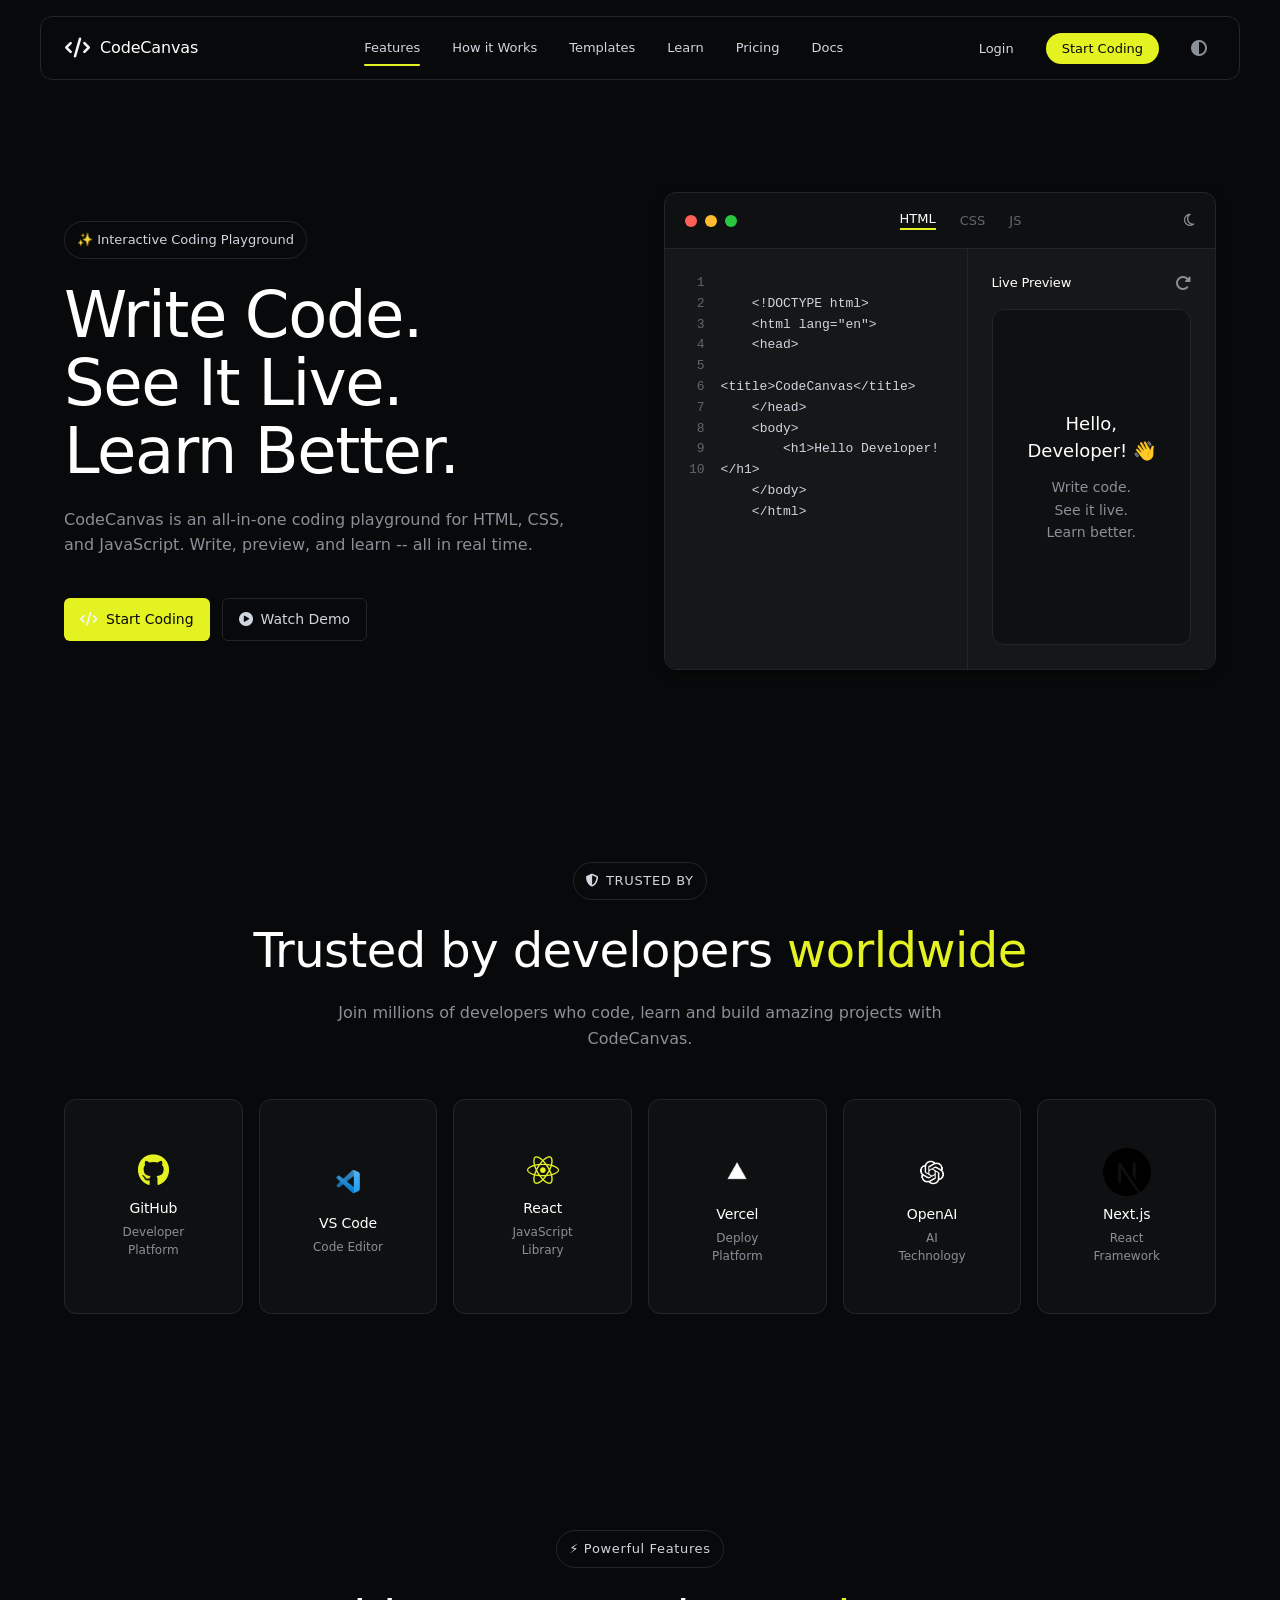
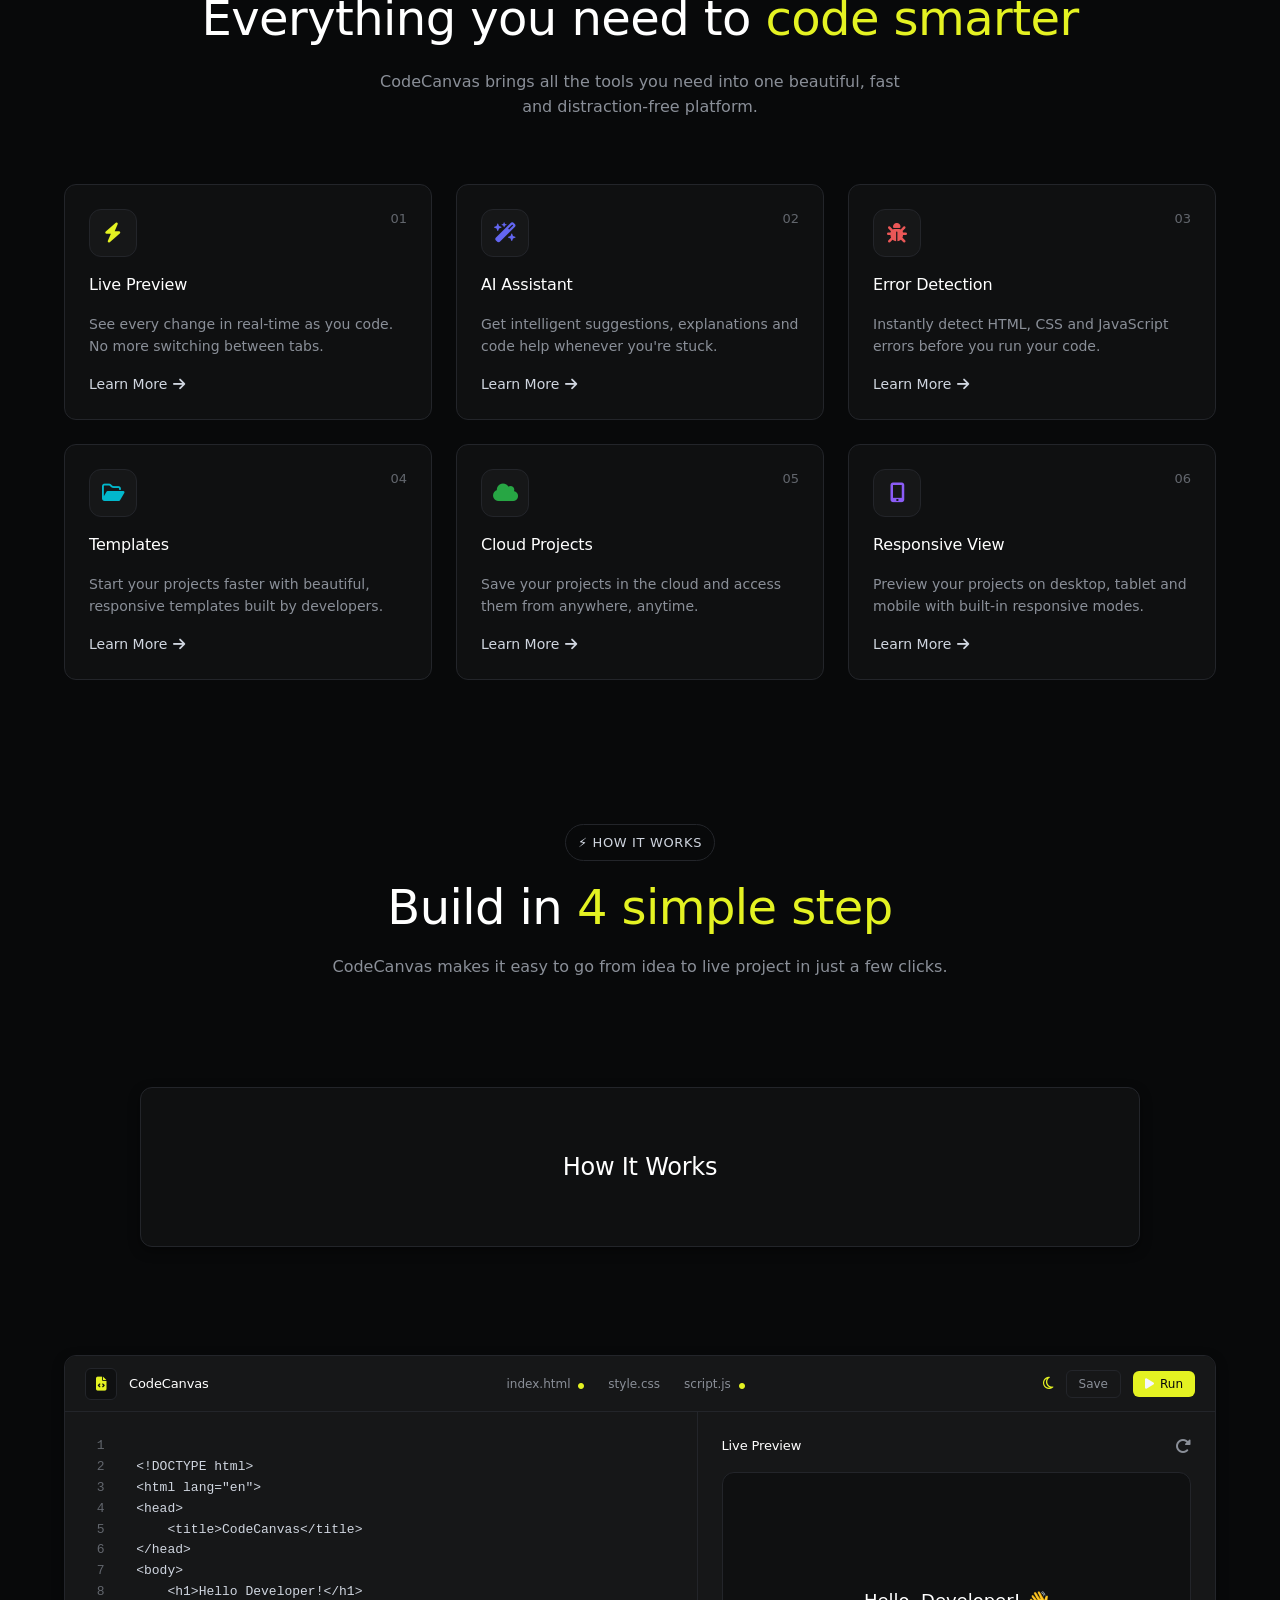
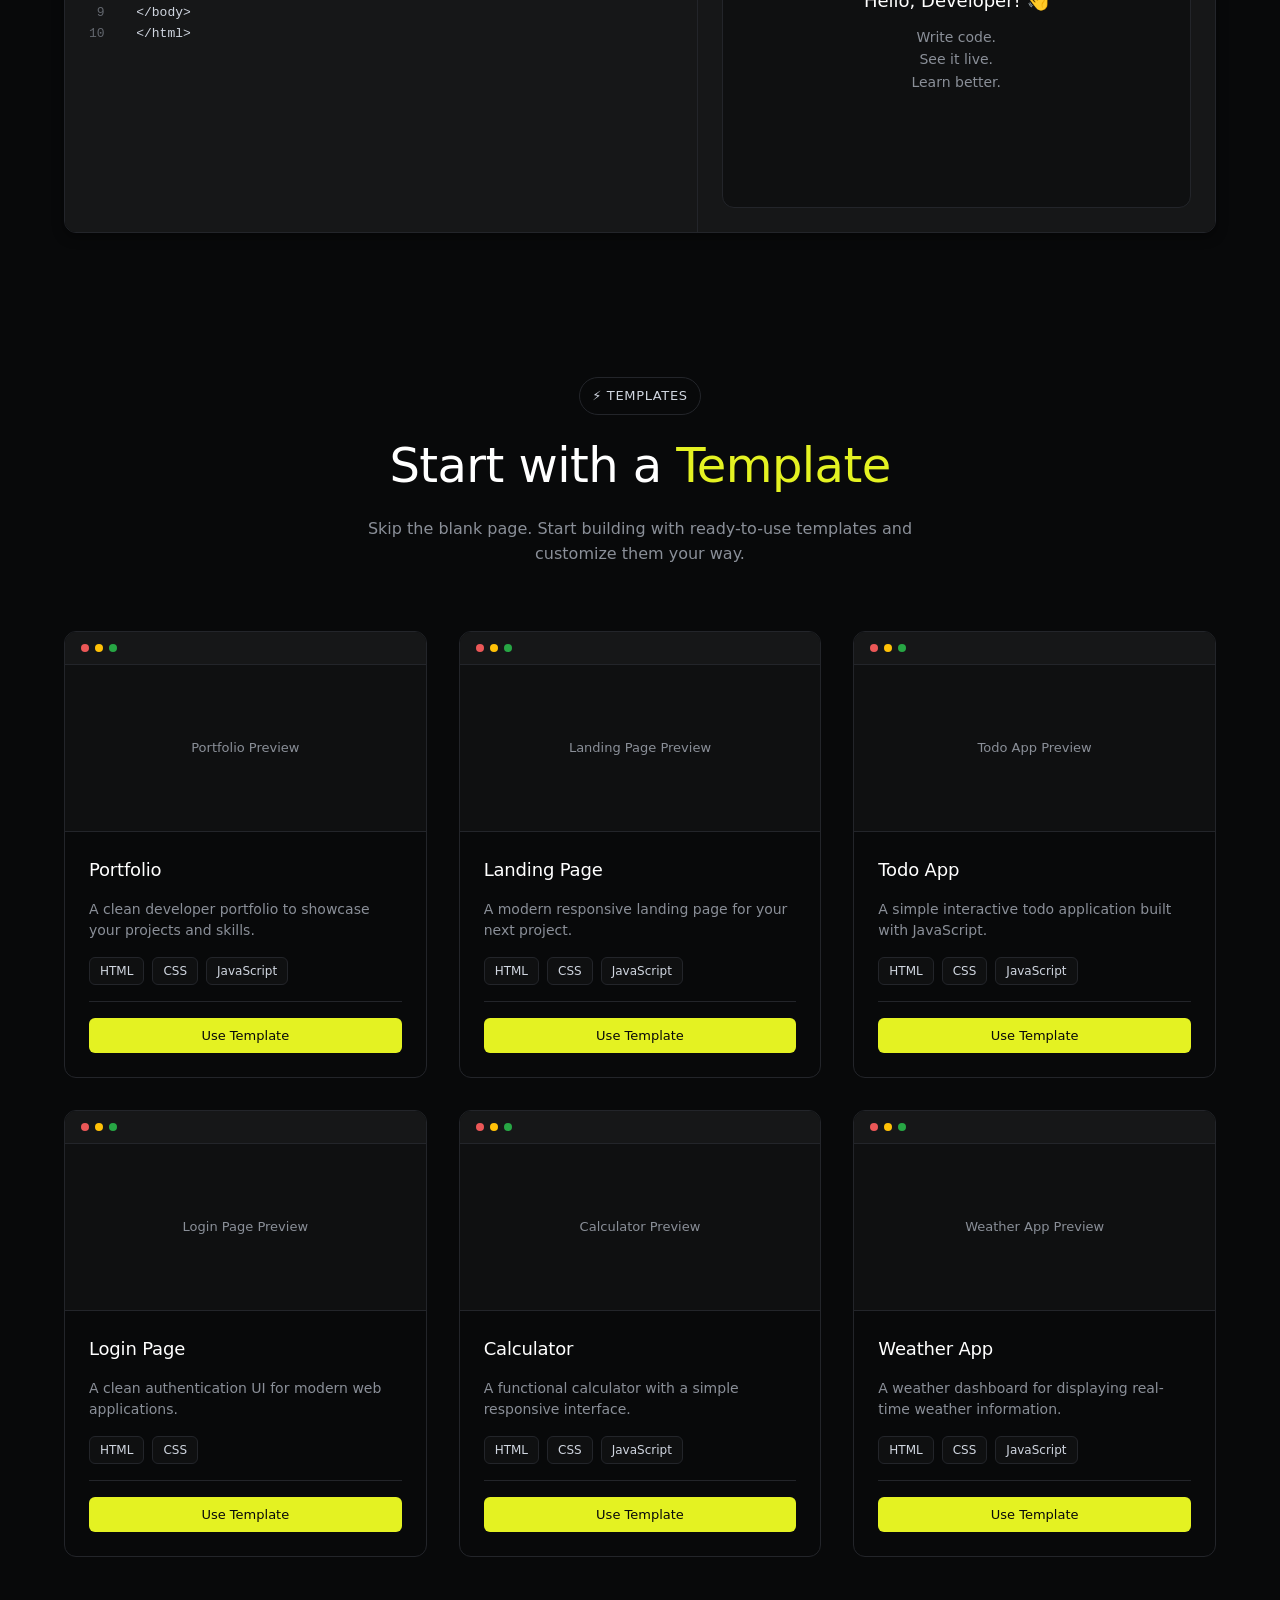
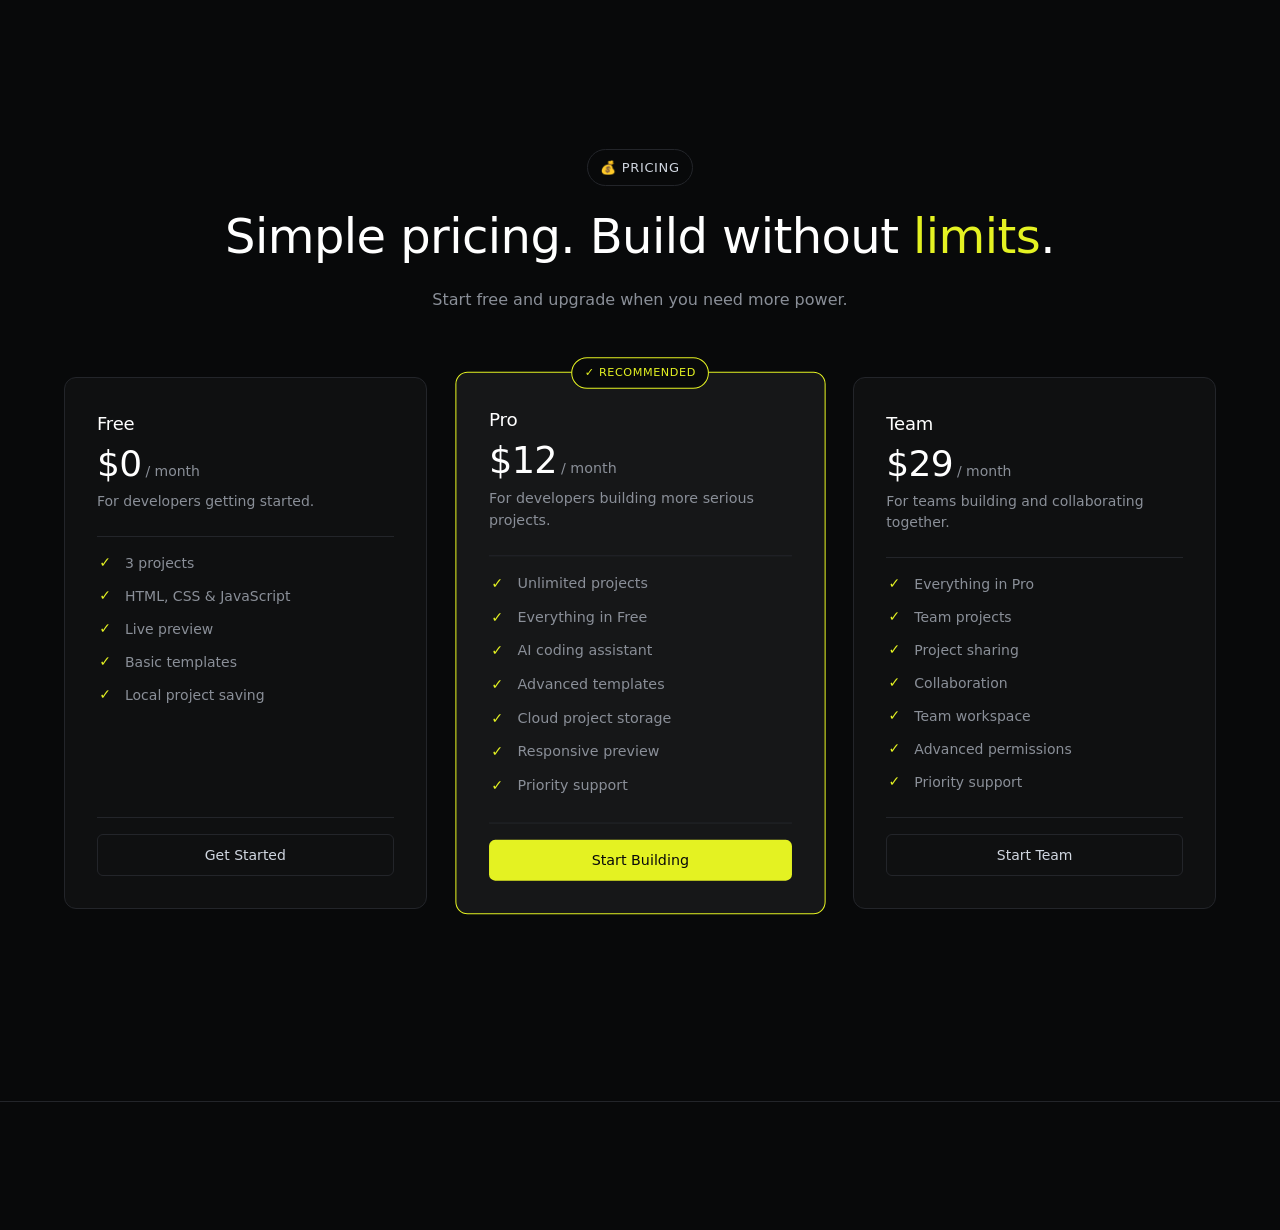
==== commit 84eab3ce: "add template and pricing page" ====
--- a/index.html
+++ b/index.html
@@ -1,5 +1,6 @@
 <!DOCTYPE html>
 <html lang="en">
+
 <head>
   <meta charset="UTF-8">
   <meta name="viewport" content="width=device-width, initial-scale=1.0">
@@ -13,8 +14,11 @@
   <link rel="stylesheet" href="css/footer.css">
   <link rel="stylesheet" href="css/trusted.css">
   <link rel="stylesheet" href="css/how.css">
+  <link rel="stylesheet" href="css/templates.css">
+  <link rel="stylesheet" href="css/pricing.css">
   <title>Document</title>
 </head>
+
 <body>
   <header>
     <div class="navbar">
@@ -61,7 +65,8 @@
         </div>
 
         <div class="hero-btns">
-          <button class="nav-btn--start hero-start--btn hero-btn"><i class="fa-solid fa-code" style="color: rgb(244, 247, 248);"></i> Start Coding</button>
+          <button class="nav-btn--start hero-start--btn hero-btn"><i class="fa-solid fa-code"
+              style="color: rgb(244, 247, 248);"></i> Start Coding</button>
           <a href="#" class="watch-demo">
             <i class="fa-solid fa-circle-play"></i>
             <span>Watch Demo</span>
@@ -210,7 +215,7 @@
           ⚡ Powerful Features
         </div>
         <div class="features-heading heading">
-          Everything you need to 
+          Everything you need to
           <span>code smarter</span>
         </div>
         <div class="features-subheading subheading">
@@ -232,7 +237,7 @@
             See every change in real-time as you code. No more switching between tabs.
           </p>
 
-           <a href="#" class="feature-link">
+          <a href="#" class="feature-link">
             Learn More
             <i class="fa-solid fa-arrow-right"></i>
           </a>
@@ -250,7 +255,7 @@
             Get intelligent suggestions, explanations and code help whenever you're stuck.
           </p>
 
-           <a href="#" class="feature-link">
+          <a href="#" class="feature-link">
             Learn More
             <i class="fa-solid fa-arrow-right"></i>
           </a>
@@ -268,7 +273,7 @@
             Instantly detect HTML, CSS and JavaScript errors before you run your code.
           </p>
 
-           <a href="#" class="feature-link">
+          <a href="#" class="feature-link">
             Learn More
             <i class="fa-solid fa-arrow-right"></i>
           </a>
@@ -286,7 +291,7 @@
             Start your projects faster with beautiful, responsive templates built by developers.
           </p>
 
-           <a href="#" class="feature-link">
+          <a href="#" class="feature-link">
             Learn More
             <i class="fa-solid fa-arrow-right"></i>
           </a>
@@ -304,7 +309,7 @@
             Save your projects in the cloud and access them from anywhere, anytime.
           </p>
 
-           <a href="#" class="feature-link">
+          <a href="#" class="feature-link">
             Learn More
             <i class="fa-solid fa-arrow-right"></i>
           </a>
@@ -319,10 +324,10 @@
 
           <h3 class="features-box1-heading">Responsive View</h3>
           <p>
-            Preview your projects on desktop, tablet and mobile with built-in responsive modes. 
+            Preview your projects on desktop, tablet and mobile with built-in responsive modes.
           </p>
 
-           <a href="#" class="feature-link">
+          <a href="#" class="feature-link">
             Learn More
             <i class="fa-solid fa-arrow-right"></i>
           </a>
@@ -339,7 +344,7 @@
           ⚡ HOW IT WORKS
         </div>
         <div class="how-heading heading">
-          Build in 
+          Build in
           <span>4 simple step</span>
         </div>
         <div class="how-subheading subheading">
@@ -352,57 +357,57 @@
       <div class="how-step">
 
         <div class="intro-box" id="introBox">
-            <h2>How It Works</h2>
+          <h2>How It Works</h2>
         </div>
 
         <div class="steps" id="steps">
 
           <div class="step-card">
-              <span class="step-number">01</span>
-
-              <div class="step-icon create">
-                  <i class="fa-solid fa-folder-plus"></i>
-              </div>
-              <h3>Create Project</h3>
-              <p>
-                  Start from a blank canvas or choose a professionally designed template.
-              </p>
+            <span class="step-number">01</span>
+
+            <div class="step-icon create">
+              <i class="fa-solid fa-folder-plus"></i>
+            </div>
+            <h3>Create Project</h3>
+            <p>
+              Start from a blank canvas or choose a professionally designed template.
+            </p>
           </div>
           <div class="step-card">
-              <span class="step-number">02</span>
-
-              <div class="step-icon code">
-                  <i class="fa-solid fa-code"></i>
-              </div>
-              <h3>Write Code</h3>
-              <p>
-                  Build with HTML, CSS and JavaScript using the built-in AI assistant.
-              </p>
+            <span class="step-number">02</span>
+
+            <div class="step-icon code">
+              <i class="fa-solid fa-code"></i>
+            </div>
+            <h3>Write Code</h3>
+            <p>
+              Build with HTML, CSS and JavaScript using the built-in AI assistant.
+            </p>
           </div>
           <div class="step-card">
             <span class="step-number">03</span>
 
             <div class="step-icon preview">
-                <i class="fa-solid fa-play"></i>
+              <i class="fa-solid fa-play"></i>
             </div>
 
             <h3>Live Preview</h3>
 
             <p>
-                Instantly preview every change without refreshing your browser.
+              Instantly preview every change without refreshing your browser.
             </p>
           </div>
           <div class="step-card">
             <span class="step-number">04</span>
 
             <div class="step-icon export">
-                <i class="fa-solid fa-download"></i>
+              <i class="fa-solid fa-download"></i>
             </div>
 
             <h3>Export Project</h3>
 
             <p>
-                Download your project or share it with others in just one click.
+              Download your project or share it with others in just one click.
             </p>
           </div>
 
@@ -420,8 +425,8 @@
             <h3>CodeCanvas</h3>
           </div>
           <div class="how-code-mid">
-            <a href="#">index.html 
-              <i class="fa-solid fa-circle"></i> 
+            <a href="#">index.html
+              <i class="fa-solid fa-circle"></i>
             </a>
             <a href="">style.css</a>
             <a href="">script.js
@@ -433,7 +438,8 @@
               <i class="fa-regular fa-moon fa-spin fa-spin-reverse fa-canvas-square"></i>
             </div>
             <button class="how-save-btn">Save</button>
-            <button class="how-run-btn"><i class="fa-solid fa-play fa-canvas-square" style="color: rgb(245, 247, 250);"></i> Run</button>
+            <button class="how-run-btn"><i class="fa-solid fa-play fa-canvas-square"
+                style="color: rgb(245, 247, 250);"></i> Run</button>
 
           </div>
         </div>
@@ -485,6 +491,338 @@
           </div>
         </div>
       </div>
+    </div>
+    </div>
+
+    <div class="templates-container">
+      <div class="templates-top">
+        <div class="templates-badge">⚡ TEMPLATES</div>
+        <div class="templates-heading">
+          Start with a <span>Template</span>
+        </div>
+        <div class="templates-subheading">
+          <p>Skip the blank page. Start building with ready-to-use templates and customize them your way.</p>
+        </div>
+      </div>
+
+      <div class="templates-grid">
+        <!-- Portfolio Template -->
+        <div class="template-card">
+          <div class="template-preview">
+            <div class="template-preview-header">
+              <div class="template-window-btn">
+                <span class="red"></span>
+                <span class="yellow"></span>
+                <span class="green"></span>
+              </div>
+            </div>
+            <div class="template-preview-content">
+              <div>Portfolio Preview</div>
+            </div>
+          </div>
+          <div class="template-info">
+            <div class="template-name">Portfolio</div>
+            <div class="template-description">A clean developer portfolio to showcase your projects and skills.</div>
+            <div class="template-tags">
+              <span class="template-tag">HTML</span>
+              <span class="template-tag">CSS</span>
+              <span class="template-tag">JavaScript</span>
+            </div>
+            <div class="template-action">
+              <button class="template-btn">Use Template</button>
+            </div>
+          </div>
+        </div>
+
+        <!-- Landing Page Template -->
+        <div class="template-card">
+          <div class="template-preview">
+            <div class="template-preview-header">
+              <div class="template-window-btn">
+                <span class="red"></span>
+                <span class="yellow"></span>
+                <span class="green"></span>
+              </div>
+            </div>
+            <div class="template-preview-content">
+              <div>Landing Page Preview</div>
+            </div>
+          </div>
+          <div class="template-info">
+            <div class="template-name">Landing Page</div>
+            <div class="template-description">A modern responsive landing page for your next project.</div>
+            <div class="template-tags">
+              <span class="template-tag">HTML</span>
+              <span class="template-tag">CSS</span>
+              <span class="template-tag">JavaScript</span>
+            </div>
+            <div class="template-action">
+              <button class="template-btn">Use Template</button>
+            </div>
+          </div>
+        </div>
+
+        <!-- Todo App Template -->
+        <div class="template-card">
+          <div class="template-preview">
+            <div class="template-preview-header">
+              <div class="template-window-btn">
+                <span class="red"></span>
+                <span class="yellow"></span>
+                <span class="green"></span>
+              </div>
+            </div>
+            <div class="template-preview-content">
+              <div>Todo App Preview</div>
+            </div>
+          </div>
+          <div class="template-info">
+            <div class="template-name">Todo App</div>
+            <div class="template-description">A simple interactive todo application built with JavaScript.</div>
+            <div class="template-tags">
+              <span class="template-tag">HTML</span>
+              <span class="template-tag">CSS</span>
+              <span class="template-tag">JavaScript</span>
+            </div>
+            <div class="template-action">
+              <button class="template-btn">Use Template</button>
+            </div>
+          </div>
+        </div>
+
+        <!-- Login Page Template -->
+        <div class="template-card">
+          <div class="template-preview">
+            <div class="template-preview-header">
+              <div class="template-window-btn">
+                <span class="red"></span>
+                <span class="yellow"></span>
+                <span class="green"></span>
+              </div>
+            </div>
+            <div class="template-preview-content">
+              <div>Login Page Preview</div>
+            </div>
+          </div>
+          <div class="template-info">
+            <div class="template-name">Login Page</div>
+            <div class="template-description">A clean authentication UI for modern web applications.</div>
+            <div class="template-tags">
+              <span class="template-tag">HTML</span>
+              <span class="template-tag">CSS</span>
+            </div>
+            <div class="template-action">
+              <button class="template-btn">Use Template</button>
+            </div>
+          </div>
+        </div>
+
+        <!-- Calculator Template -->
+        <div class="template-card">
+          <div class="template-preview">
+            <div class="template-preview-header">
+              <div class="template-window-btn">
+                <span class="red"></span>
+                <span class="yellow"></span>
+                <span class="green"></span>
+              </div>
+            </div>
+            <div class="template-preview-content">
+              <div>Calculator Preview</div>
+            </div>
+          </div>
+          <div class="template-info">
+            <div class="template-name">Calculator</div>
+            <div class="template-description">A functional calculator with a simple responsive interface.</div>
+            <div class="template-tags">
+              <span class="template-tag">HTML</span>
+              <span class="template-tag">CSS</span>
+              <span class="template-tag">JavaScript</span>
+            </div>
+            <div class="template-action">
+              <button class="template-btn">Use Template</button>
+            </div>
+          </div>
+        </div>
+
+        <!-- Weather App Template -->
+        <div class="template-card">
+          <div class="template-preview">
+            <div class="template-preview-header">
+              <div class="template-window-btn">
+                <span class="red"></span>
+                <span class="yellow"></span>
+                <span class="green"></span>
+              </div>
+            </div>
+            <div class="template-preview-content">
+              <div>Weather App Preview</div>
+            </div>
+          </div>
+          <div class="template-info">
+            <div class="template-name">Weather App</div>
+            <div class="template-description">A weather dashboard for displaying real-time weather information.</div>
+            <div class="template-tags">
+              <span class="template-tag">HTML</span>
+              <span class="template-tag">CSS</span>
+              <span class="template-tag">JavaScript</span>
+            </div>
+            <div class="template-action">
+              <button class="template-btn">Use Template</button>
+            </div>
+          </div>
+        </div>
+      </div>
+    </div>
+
+    <div class="pricing-container">
+      <div class="pricing-top">
+        <div class="pricing-badge">💰 PRICING</div>
+        <div class="pricing-heading">
+          Simple pricing. Build without <span>limits</span>.
+        </div>
+        <div class="pricing-subheading">
+          <p>Start free and upgrade when you need more power.</p>
+        </div>
+      </div>
+
+      <div class="pricing-grid">
+        <!-- Free Plan -->
+        <div class="pricing-card">
+          <div>
+            <div class="plan-name">Free</div>
+            <div class="plan-price">
+              <span class="plan-price-amount">$0</span>
+              <span class="plan-price-period">/ month</span>
+            </div>
+            <div class="plan-description">For developers getting started.</div>
+          </div>
+
+          <div class="plan-features">
+            <div class="plan-feature">
+              <div class="plan-feature-icon"></div>
+              <span>3 projects</span>
+            </div>
+            <div class="plan-feature">
+              <div class="plan-feature-icon"></div>
+              <span>HTML, CSS & JavaScript</span>
+            </div>
+            <div class="plan-feature">
+              <div class="plan-feature-icon"></div>
+              <span>Live preview</span>
+            </div>
+            <div class="plan-feature">
+              <div class="plan-feature-icon"></div>
+              <span>Basic templates</span>
+            </div>
+            <div class="plan-feature">
+              <div class="plan-feature-icon"></div>
+              <span>Local project saving</span>
+            </div>
+          </div>
+
+          <div class="plan-cta">
+            <button class="pricing-btn pricing-btn-secondary">Get Started</button>
+          </div>
+        </div>
+
+        <!-- Pro Plan -->
+        <div class="pricing-card pro">
+          <div class="pricing-recommended">
+            <span>✓ RECOMMENDED</span>
+          </div>
+
+          <div>
+            <div class="plan-name">Pro</div>
+            <div class="plan-price">
+              <span class="plan-price-amount">$12</span>
+              <span class="plan-price-period">/ month</span>
+            </div>
+            <div class="plan-description">For developers building more serious projects.</div>
+          </div>
+
+          <div class="plan-features">
+            <div class="plan-feature">
+              <div class="plan-feature-icon"></div>
+              <span>Unlimited projects</span>
+            </div>
+            <div class="plan-feature">
+              <div class="plan-feature-icon"></div>
+              <span>Everything in Free</span>
+            </div>
+            <div class="plan-feature">
+              <div class="plan-feature-icon"></div>
+              <span>AI coding assistant</span>
+            </div>
+            <div class="plan-feature">
+              <div class="plan-feature-icon"></div>
+              <span>Advanced templates</span>
+            </div>
+            <div class="plan-feature">
+              <div class="plan-feature-icon"></div>
+              <span>Cloud project storage</span>
+            </div>
+            <div class="plan-feature">
+              <div class="plan-feature-icon"></div>
+              <span>Responsive preview</span>
+            </div>
+            <div class="plan-feature">
+              <div class="plan-feature-icon"></div>
+              <span>Priority support</span>
+            </div>
+          </div>
+
+          <div class="plan-cta">
+            <button class="pricing-btn pricing-btn-primary">Start Building</button>
+          </div>
+        </div>
+
+        <!-- Team Plan -->
+        <div class="pricing-card">
+          <div>
+            <div class="plan-name">Team</div>
+            <div class="plan-price">
+              <span class="plan-price-amount">$29</span>
+              <span class="plan-price-period">/ month</span>
+            </div>
+            <div class="plan-description">For teams building and collaborating together.</div>
+          </div>
+
+          <div class="plan-features">
+            <div class="plan-feature">
+              <div class="plan-feature-icon"></div>
+              <span>Everything in Pro</span>
+            </div>
+            <div class="plan-feature">
+              <div class="plan-feature-icon"></div>
+              <span>Team projects</span>
+            </div>
+            <div class="plan-feature">
+              <div class="plan-feature-icon"></div>
+              <span>Project sharing</span>
+            </div>
+            <div class="plan-feature">
+              <div class="plan-feature-icon"></div>
+              <span>Collaboration</span>
+            </div>
+            <div class="plan-feature">
+              <div class="plan-feature-icon"></div>
+              <span>Team workspace</span>
+            </div>
+            <div class="plan-feature">
+              <div class="plan-feature-icon"></div>
+              <span>Advanced permissions</span>
+            </div>
+            <div class="plan-feature">
+              <div class="plan-feature-icon"></div>
+              <span>Priority support</span>
+            </div>
+          </div>
+
+          <div class="plan-cta">
+            <button class="pricing-btn pricing-btn-secondary">Start Team</button>
+          </div>
+        </div>
       </div>
     </div>
   </main>
@@ -492,4 +830,5 @@
 
   <script src="script/script.js"></script>
 </body>
+
 </html>
--- a/css/trusted.css
+++ b/css/trusted.css
@@ -58,7 +58,7 @@
 
 /* Card */
 .trusted-card {
-  padding: 20px;
+  padding: 3rem;
   background: var(--color-carbon);
   border: var(--border-primary);
   border-radius: var(--radius-md);
--- a/css/how.css
+++ b/css/how.css
@@ -2,16 +2,16 @@
 .how-container {
   max-width: 1200px;
   margin: 0 auto;
-  padding: 96px 24px;
+  padding: 48px 24px;
 }
 
 /* How top section */
 .how-top {
   display: flex;
   flex-direction: column;
-  gap: 24px;
+  gap: 20px;
   text-align: center;
-  margin-bottom: 64px;
+  margin-bottom: 3rem;
 }
 
 .how-badge {
@@ -45,7 +45,7 @@
   justify-content: center;
   align-items: center;
   overflow: hidden;
-  margin-bottom: 64px;
+  margin-bottom: 3rem;
 }
 
 .intro-box {
--- a/css/templates.css
+++ b/css/templates.css
@@ -0,0 +1,248 @@
+/* Templates Section */
+.templates-container {
+  max-width: 1200px;
+  margin: 0 auto;
+  padding: 96px 24px;
+  background: var(--color-void);
+}
+
+/* Top section */
+.templates-top {
+  display: flex;
+  flex-direction: column;
+  gap: 24px;
+  text-align: center;
+  margin-bottom: 64px;
+}
+
+.templates-badge {
+  width: fit-content;
+  margin: 0 auto;
+  display: flex;
+  align-items: center;
+  gap: 6px;
+  padding: 8px 12px;
+  border-radius: 9999px;
+  border: 1px solid var(--color-graphite);
+  background: transparent;
+  color: var(--color-mist);
+  font-size: 13px;
+  font-weight: 400;
+  letter-spacing: 0.05em;
+}
+
+.templates-heading {
+  font-size: 48px;
+  line-height: 1.1;
+  font-weight: 510;
+  letter-spacing: -0.012em;
+  color: var(--color-paper);
+}
+
+.templates-heading span {
+  color: var(--color-acid-lime);
+}
+
+.templates-subheading {
+  max-width: 620px;
+  margin: 0 auto;
+  text-align: center;
+  color: var(--color-fog);
+  font-size: 16px;
+  font-weight: 400;
+  line-height: 1.6;
+}
+
+/* Templates grid */
+.templates-grid {
+  display: grid;
+  grid-template-columns: repeat(auto-fit, minmax(360px, 1fr));
+  gap: 32px;
+}
+
+/* Template card */
+.template-card {
+  display: flex;
+  flex-direction: column;
+  border-radius: var(--radius-md);
+  background: var(--color-void);
+  border: var(--border-primary);
+  overflow: hidden;
+  transition: all 200ms ease-out;
+}
+
+.template-card:hover {
+  border-color: var(--color-ash);
+  transform: translateY(-2px);
+}
+
+/* Template preview area */
+.template-preview {
+  width: 100%;
+  height: 200px;
+  background: var(--color-carbon);
+  border-bottom: var(--border-primary);
+  display: flex;
+  flex-direction: column;
+  position: relative;
+  overflow: hidden;
+}
+
+.template-preview-header {
+  display: flex;
+  align-items: center;
+  gap: 8px;
+  padding: 12px 16px;
+  border-bottom: var(--border-primary);
+  background: var(--color-obsidian);
+}
+
+.template-window-btn {
+  display: flex;
+  gap: 6px;
+}
+
+.template-window-btn span {
+  width: 8px;
+  height: 8px;
+  border-radius: 50%;
+}
+
+.template-window-btn .red {
+  background: var(--color-coral-red);
+}
+
+.template-window-btn .yellow {
+  background: #ffc107;
+}
+
+.template-window-btn .green {
+  background: var(--color-pulse-green);
+}
+
+.template-preview-content {
+  flex: 1;
+  padding: 16px;
+  display: flex;
+  flex-direction: column;
+  justify-content: center;
+  align-items: center;
+  color: var(--color-fog);
+  font-size: 13px;
+  text-align: center;
+}
+
+/* Template info section */
+.template-info {
+  padding: 24px;
+  display: flex;
+  flex-direction: column;
+  gap: 16px;
+  flex: 1;
+}
+
+.template-name {
+  font-size: 18px;
+  font-weight: 510;
+  color: var(--color-paper);
+  letter-spacing: -0.01em;
+}
+
+.template-description {
+  font-size: 14px;
+  color: var(--color-fog);
+  line-height: 1.5;
+}
+
+.template-tags {
+  display: flex;
+  gap: 8px;
+  flex-wrap: wrap;
+}
+
+.template-tag {
+  display: inline-flex;
+  padding: 4px 10px;
+  border-radius: 6px;
+  background: var(--color-carbon);
+  border: 0.5px solid var(--color-graphite);
+  color: var(--color-mist);
+  font-size: 12px;
+  font-weight: 400;
+}
+
+.template-action {
+  margin-top: auto;
+  padding-top: 16px;
+  border-top: var(--border-primary);
+}
+
+.template-btn {
+  width: 100%;
+  padding: 10px 16px;
+  background: var(--color-acid-lime);
+  border: none;
+  border-radius: var(--radius-sm);
+  color: var(--color-void);
+  font-size: 13px;
+  font-weight: 510;
+  cursor: pointer;
+  transition: all 200ms ease-out;
+}
+
+.template-btn:hover {
+  transform: translateY(-2px);
+  box-shadow: var(--shadow-sm);
+}
+
+/* Responsive templates */
+@media (max-width: 1024px) {
+  .templates-container {
+    padding: 64px 24px;
+  }
+
+  .templates-heading {
+    font-size: 36px;
+  }
+
+  .templates-grid {
+    grid-template-columns: repeat(2, 1fr);
+    gap: 24px;
+  }
+}
+
+@media (max-width: 768px) {
+  .templates-container {
+    padding: 48px 16px;
+  }
+
+  .templates-heading {
+    font-size: 28px;
+  }
+
+  .templates-subheading {
+    font-size: 14px;
+  }
+
+  .templates-grid {
+    grid-template-columns: 1fr;
+    gap: 20px;
+  }
+
+  .template-preview {
+    height: 160px;
+  }
+
+  .template-info {
+    padding: 20px;
+    gap: 12px;
+  }
+
+  .template-name {
+    font-size: 16px;
+  }
+
+  .template-description {
+    font-size: 13px;
+  }
+}
--- a/css/pricing.css
+++ b/css/pricing.css
@@ -0,0 +1,299 @@
+/* Pricing Section */
+.pricing-container {
+  max-width: 1200px;
+  margin: 0 auto;
+  padding: 96px 24px;
+  background: var(--color-void);
+}
+
+/* Top section */
+.pricing-top {
+  display: flex;
+  flex-direction: column;
+  gap: 24px;
+  text-align: center;
+  margin-bottom: 64px;
+}
+
+.pricing-badge {
+  width: fit-content;
+  margin: 0 auto;
+  display: flex;
+  align-items: center;
+  gap: 6px;
+  padding: 8px 12px;
+  border-radius: 9999px;
+  border: 1px solid var(--color-graphite);
+  background: transparent;
+  color: var(--color-mist);
+  font-size: 13px;
+  font-weight: 400;
+  letter-spacing: 0.05em;
+}
+
+.pricing-heading {
+  font-size: 48px;
+  line-height: 1.1;
+  font-weight: 510;
+  letter-spacing: -0.012em;
+  color: var(--color-paper);
+}
+
+.pricing-heading span {
+  color: var(--color-acid-lime);
+}
+
+.pricing-subheading {
+  max-width: 620px;
+  margin: 0 auto;
+  text-align: center;
+  color: var(--color-fog);
+  font-size: 16px;
+  font-weight: 400;
+  line-height: 1.6;
+}
+
+/* Pricing grid */
+.pricing-grid {
+  display: grid;
+  grid-template-columns: repeat(3, 1fr);
+  gap: 32px;
+}
+
+/* Pricing card */
+.pricing-card {
+  position: relative;
+  display: flex;
+  flex-direction: column;
+  gap: 24px;
+  padding: 32px;
+  border-radius: var(--radius-md);
+  background: var(--color-carbon);
+  border: 1px solid var(--color-graphite);
+  transition: all 200ms ease-out;
+}
+
+.pricing-card:hover {
+  border-color: var(--color-ash);
+  transform: translateY(-2px);
+}
+
+/* Pro plan emphasize */
+.pricing-card.pro {
+  background: var(--color-obsidian);
+  border: 1px solid var(--color-acid-lime);
+  transform: scale(1.02);
+}
+
+.pricing-card.pro:hover {
+  border-color: var(--color-acid-lime);
+  transform: scale(1.02) translateY(-2px);
+}
+
+.pricing-recommended {
+  position: absolute;
+  top: 0;
+  left: 50%;
+  transform: translateX(-50%) translateY(-50%);
+  display: flex;
+  align-items: center;
+  gap: 4px;
+  padding: 6px 12px;
+  border-radius: 9999px;
+  border: 1px solid var(--color-acid-lime);
+  background: var(--color-void);
+  color: var(--color-acid-lime);
+  font-size: 11px;
+  font-weight: 510;
+  letter-spacing: 0.05em;
+}
+
+/* Plan name */
+.plan-name {
+  font-size: 18px;
+  font-weight: 510;
+  color: var(--color-paper);
+  letter-spacing: -0.01em;
+}
+
+/* Plan price */
+.plan-price {
+  display: flex;
+  align-items: baseline;
+  gap: 4px;
+}
+
+.plan-price-amount {
+  font-size: 36px;
+  font-weight: 510;
+  color: var(--color-paper);
+  letter-spacing: -0.02em;
+}
+
+.plan-price-period {
+  font-size: 14px;
+  color: var(--color-fog);
+  font-weight: 400;
+}
+
+/* Plan description */
+.plan-description {
+  font-size: 14px;
+  color: var(--color-fog);
+  line-height: 1.5;
+}
+
+/* Features list */
+.plan-features {
+  display: flex;
+  flex-direction: column;
+  gap: 12px;
+  padding-top: 16px;
+  border-top: var(--border-primary);
+}
+
+.plan-feature {
+  display: flex;
+  align-items: flex-start;
+  gap: 12px;
+  font-size: 14px;
+  color: var(--color-fog);
+  line-height: 1.5;
+}
+
+.plan-feature-icon {
+  flex-shrink: 0;
+  width: 16px;
+  height: 16px;
+  display: flex;
+  align-items: center;
+  justify-content: center;
+  margin-top: 2px;
+  color: var(--color-acid-lime);
+}
+
+.plan-feature-icon::before {
+  content: "✓";
+  font-size: 14px;
+  font-weight: 510;
+}
+
+/* CTA button */
+.plan-cta {
+  margin-top: auto;
+  padding-top: 16px;
+  border-top: var(--border-primary);
+}
+
+.pricing-btn {
+  width: 100%;
+  padding: 12px 16px;
+  border: none;
+  border-radius: var(--radius-sm);
+  font-size: 14px;
+  font-weight: 510;
+  cursor: pointer;
+  transition: all 200ms ease-out;
+}
+
+.pricing-btn-primary {
+  background: var(--color-acid-lime);
+  color: var(--color-void);
+}
+
+.pricing-btn-primary:hover {
+  transform: translateY(-2px);
+  box-shadow: var(--shadow-sm);
+}
+
+.pricing-btn-secondary {
+  background: transparent;
+  border: 1px solid var(--color-graphite);
+  color: var(--color-mist);
+}
+
+.pricing-btn-secondary:hover {
+  border-color: var(--color-ash);
+  color: var(--color-paper);
+}
+
+/* Responsive pricing */
+@media (max-width: 1024px) {
+  .pricing-container {
+    padding: 64px 24px;
+  }
+
+  .pricing-heading {
+    font-size: 36px;
+  }
+
+  .pricing-grid {
+    grid-template-columns: repeat(2, 1fr);
+    gap: 24px;
+  }
+
+  .pricing-card.pro {
+    grid-column: 1 / -1;
+    transform: scale(1);
+    max-width: 400px;
+    margin: 0 auto;
+  }
+
+  .pricing-card.pro:hover {
+    transform: translateY(-2px);
+  }
+}
+
+@media (max-width: 768px) {
+  .pricing-container {
+    padding: 48px 16px;
+  }
+
+  .pricing-heading {
+    font-size: 28px;
+  }
+
+  .pricing-subheading {
+    font-size: 14px;
+  }
+
+  .pricing-grid {
+    grid-template-columns: 1fr;
+    gap: 20px;
+  }
+
+  .pricing-card {
+    padding: 24px;
+    gap: 20px;
+  }
+
+  .pricing-card.pro {
+    grid-column: 1;
+    max-width: 100%;
+  }
+
+  .plan-name {
+    font-size: 16px;
+  }
+
+  .plan-price-amount {
+    font-size: 28px;
+  }
+
+  .plan-description {
+    font-size: 13px;
+  }
+
+  .plan-features {
+    gap: 10px;
+  }
+
+  .plan-feature {
+    font-size: 13px;
+  }
+
+  .pricing-btn {
+    padding: 10px 14px;
+    font-size: 13px;
+  }
+}
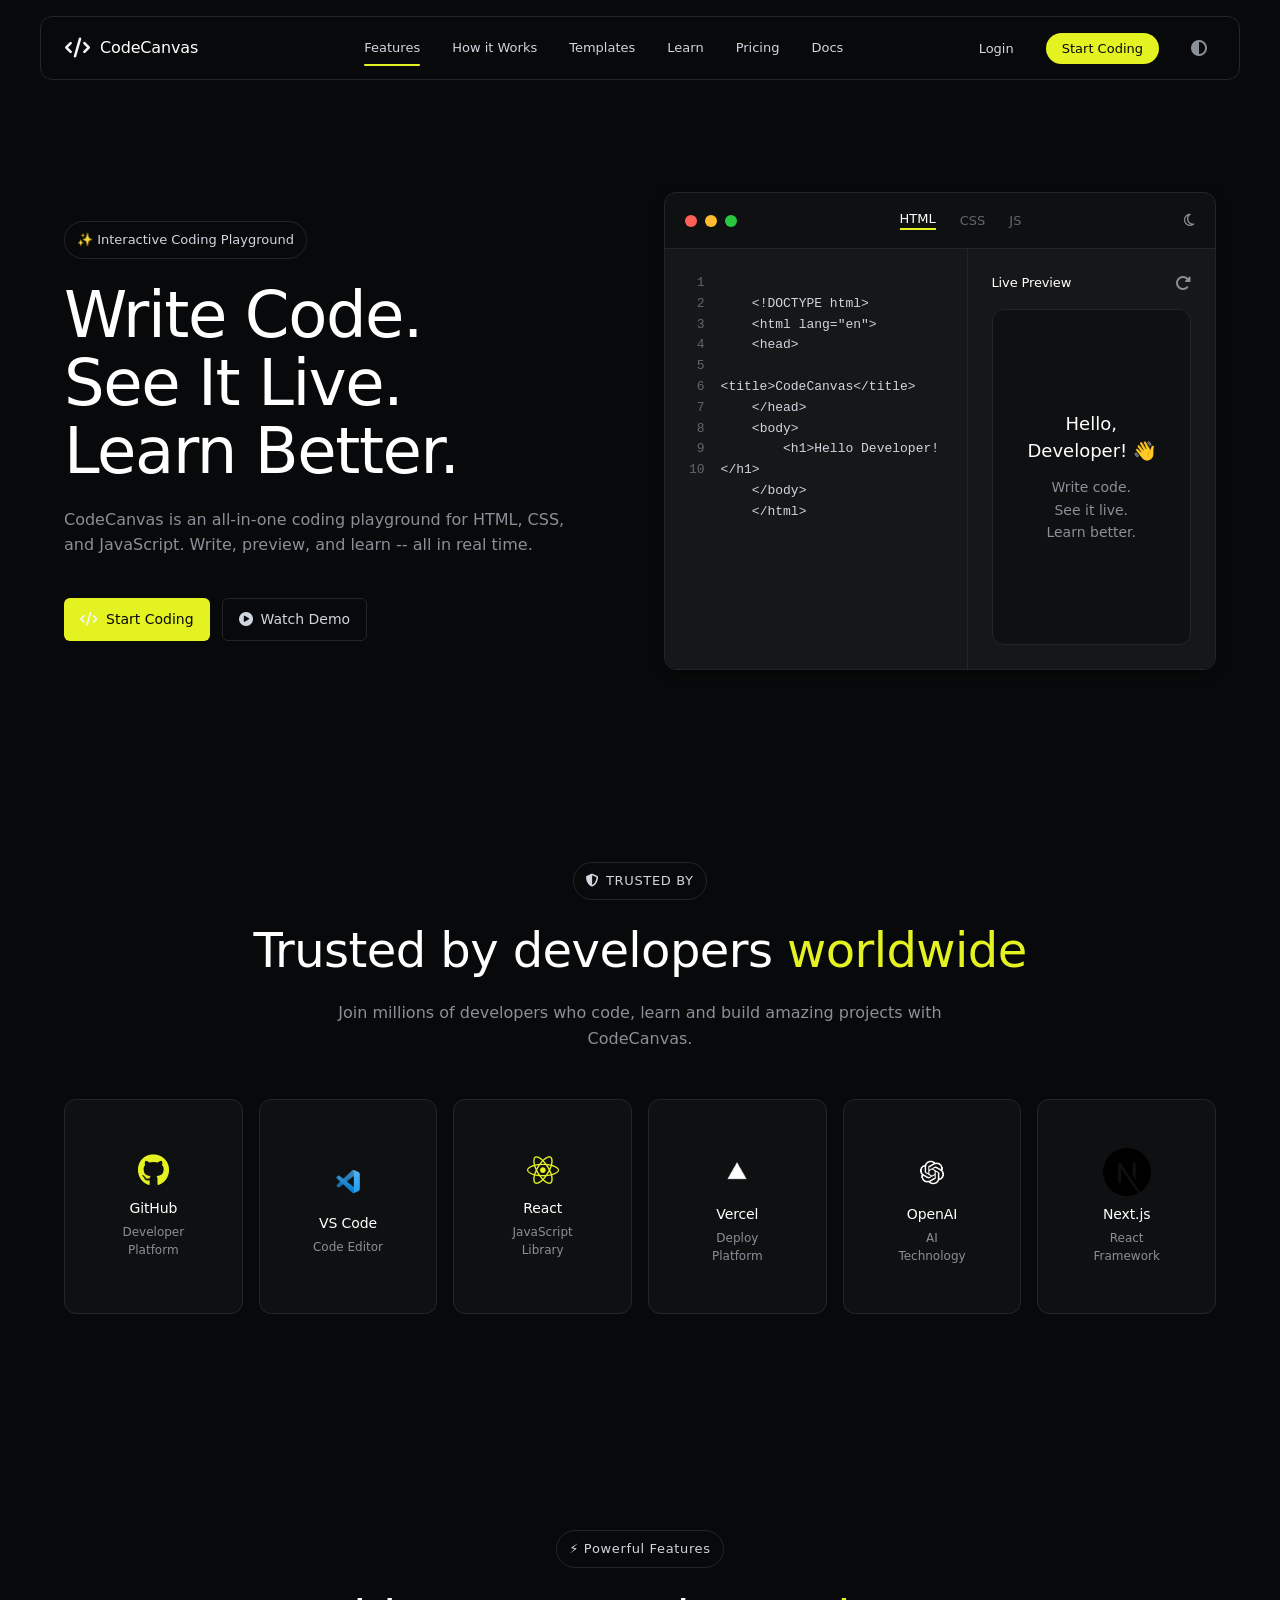
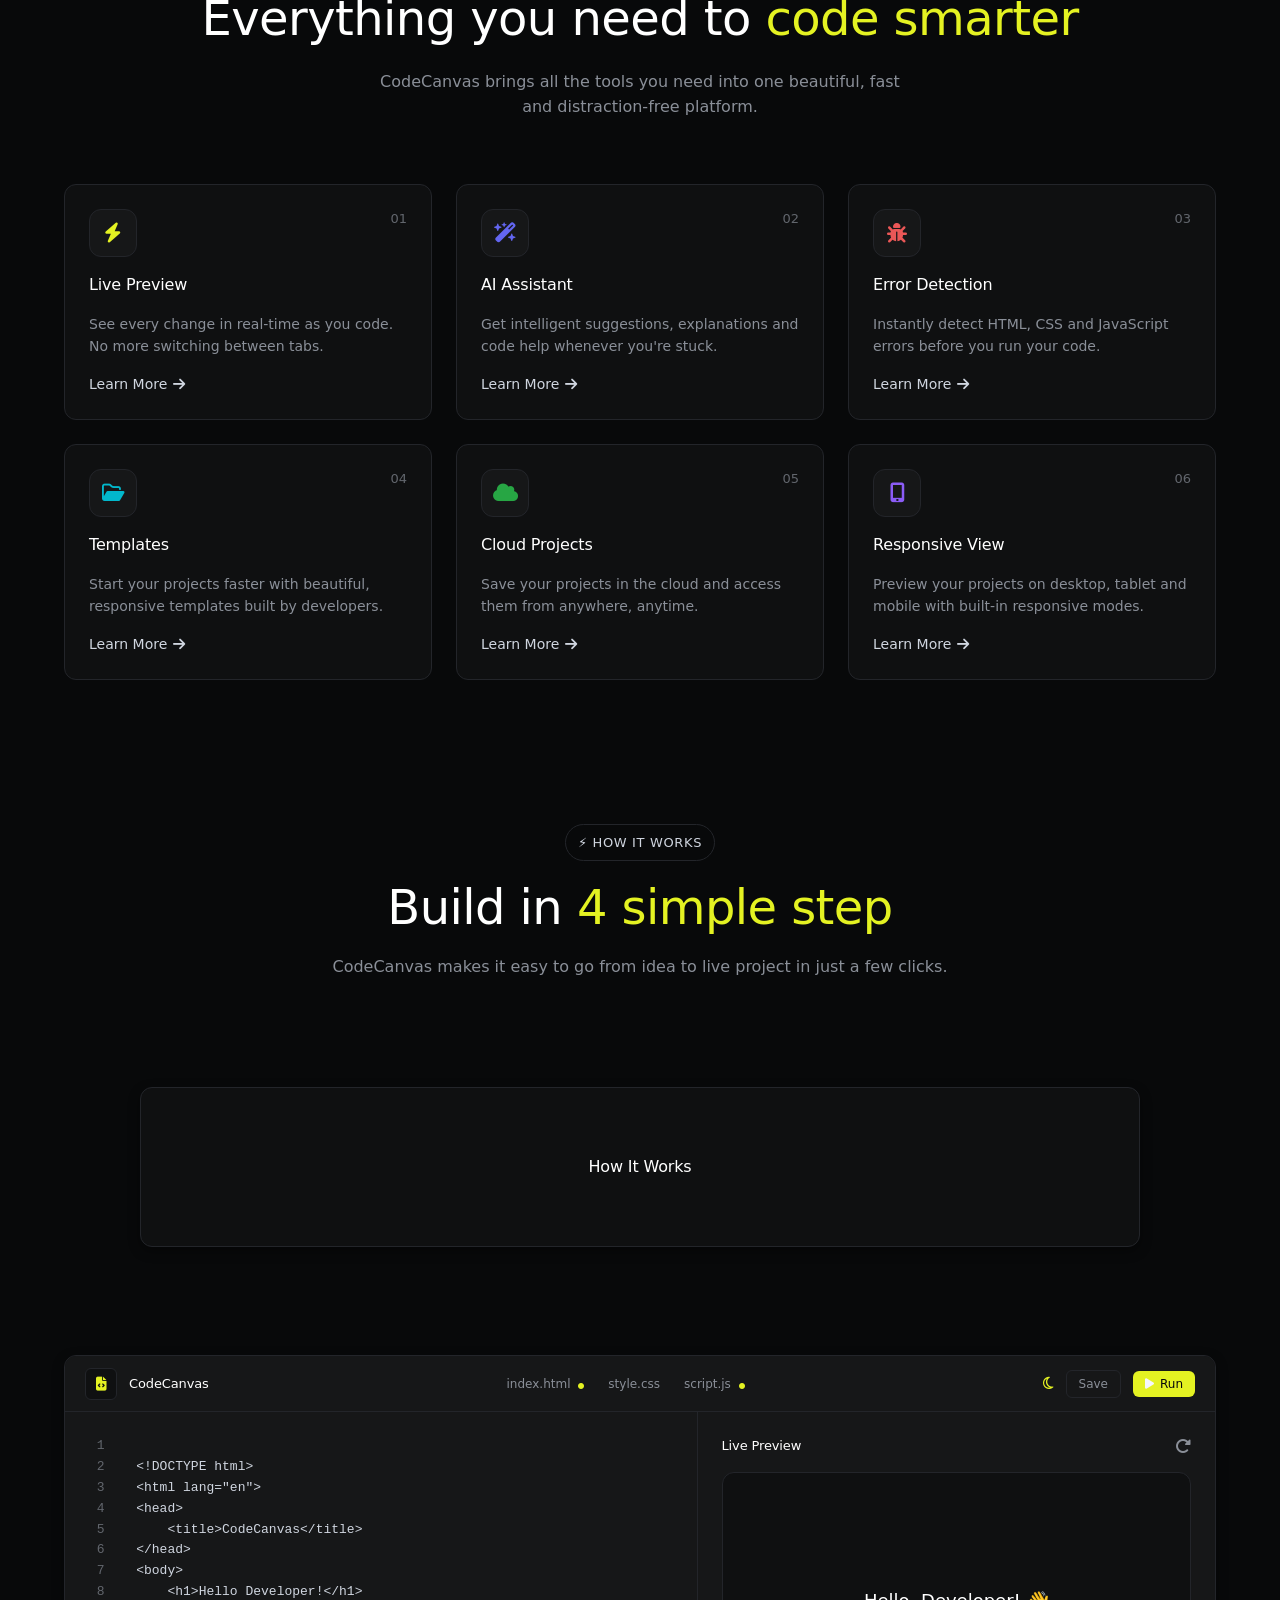
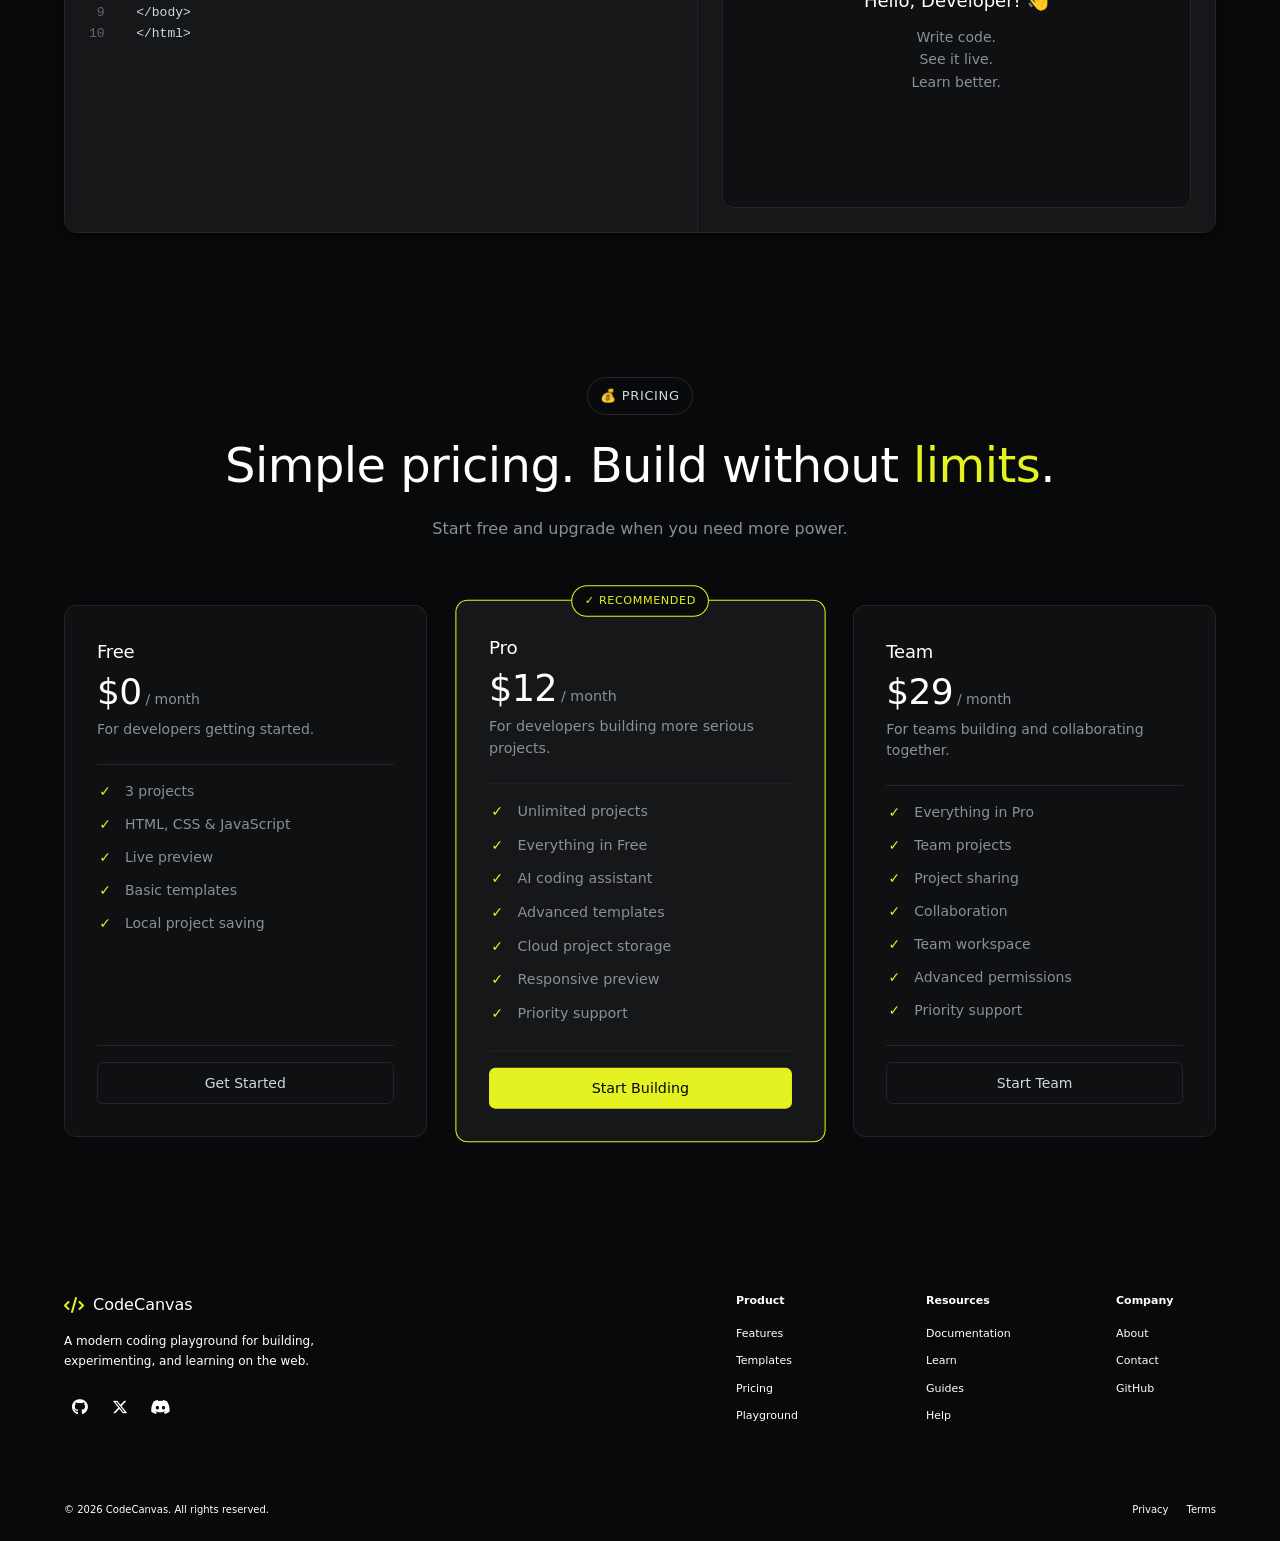
==== commit 383e980e: "add footer and finish landing page" ====
--- a/index.html
+++ b/index.html
@@ -16,6 +16,7 @@
   <link rel="stylesheet" href="css/how.css">
   <link rel="stylesheet" href="css/templates.css">
   <link rel="stylesheet" href="css/pricing.css">
+  <link rel="stylesheet" href="css/CTA.css">
   <title>Document</title>
 </head>
 
@@ -26,15 +27,18 @@
         <i class="fa-solid fa-code" style="color: rgb(244, 247, 248);"></i>
         <h2>CodeCanvas</h2>
       </div>
-      <div class="nav-links">
+      <button class="nav-hamburger" id="navHamburger">
+        <i class="fa-solid fa-bars"></i>
+      </button>
+      <div class="nav-links" id="navLinks">
         <a href="#features" class="nav-features">Features</a>
         <a href="" class="nav-how-it-work">How it Works</a>
-        <a href="" class="templetes">Templates</a>
+        <a href="templates.html" class="templetes">Templates</a>
         <a href="" class="nav-learn">Learn</a>
         <a href="" class="nav-pricing">Pricing</a>
         <a href="" class="nav-docs">Docs</a>
       </div>
-      <div class="nav-btn">
+      <div class="nav-btn" id="navBtn">
         <button class="nav-btn--login ">Login</button>
         <button class="nav-btn--start">Start Coding</button>
       </div>
@@ -42,6 +46,15 @@
         <i class="fa-solid fa-circle-half-stroke"></i>
       </div>
     </div>
+    <nav class="nav-mobile-menu" id="navMobileMenu">
+      <a href="#features" class="nav-features">Features</a>
+      <a href="" class="nav-how-it-work">How it Works</a>
+      <a href="templates.html" class="templetes">Templates</a>
+      <a href="" class="nav-learn">Learn</a>
+      <a href="" class="nav-pricing">Pricing</a>
+      <a href="" class="nav-docs">Docs</a>
+      <button class="nav-btn--start" style="width: 100%;">Start Coding</button>
+    </nav>
   </header>
 
   <main>
@@ -494,186 +507,8 @@
     </div>
     </div>
 
-    <div class="templates-container">
-      <div class="templates-top">
-        <div class="templates-badge">⚡ TEMPLATES</div>
-        <div class="templates-heading">
-          Start with a <span>Template</span>
-        </div>
-        <div class="templates-subheading">
-          <p>Skip the blank page. Start building with ready-to-use templates and customize them your way.</p>
-        </div>
-      </div>
-
-      <div class="templates-grid">
-        <!-- Portfolio Template -->
-        <div class="template-card">
-          <div class="template-preview">
-            <div class="template-preview-header">
-              <div class="template-window-btn">
-                <span class="red"></span>
-                <span class="yellow"></span>
-                <span class="green"></span>
-              </div>
-            </div>
-            <div class="template-preview-content">
-              <div>Portfolio Preview</div>
-            </div>
-          </div>
-          <div class="template-info">
-            <div class="template-name">Portfolio</div>
-            <div class="template-description">A clean developer portfolio to showcase your projects and skills.</div>
-            <div class="template-tags">
-              <span class="template-tag">HTML</span>
-              <span class="template-tag">CSS</span>
-              <span class="template-tag">JavaScript</span>
-            </div>
-            <div class="template-action">
-              <button class="template-btn">Use Template</button>
-            </div>
-          </div>
-        </div>
-
-        <!-- Landing Page Template -->
-        <div class="template-card">
-          <div class="template-preview">
-            <div class="template-preview-header">
-              <div class="template-window-btn">
-                <span class="red"></span>
-                <span class="yellow"></span>
-                <span class="green"></span>
-              </div>
-            </div>
-            <div class="template-preview-content">
-              <div>Landing Page Preview</div>
-            </div>
-          </div>
-          <div class="template-info">
-            <div class="template-name">Landing Page</div>
-            <div class="template-description">A modern responsive landing page for your next project.</div>
-            <div class="template-tags">
-              <span class="template-tag">HTML</span>
-              <span class="template-tag">CSS</span>
-              <span class="template-tag">JavaScript</span>
-            </div>
-            <div class="template-action">
-              <button class="template-btn">Use Template</button>
-            </div>
-          </div>
-        </div>
-
-        <!-- Todo App Template -->
-        <div class="template-card">
-          <div class="template-preview">
-            <div class="template-preview-header">
-              <div class="template-window-btn">
-                <span class="red"></span>
-                <span class="yellow"></span>
-                <span class="green"></span>
-              </div>
-            </div>
-            <div class="template-preview-content">
-              <div>Todo App Preview</div>
-            </div>
-          </div>
-          <div class="template-info">
-            <div class="template-name">Todo App</div>
-            <div class="template-description">A simple interactive todo application built with JavaScript.</div>
-            <div class="template-tags">
-              <span class="template-tag">HTML</span>
-              <span class="template-tag">CSS</span>
-              <span class="template-tag">JavaScript</span>
-            </div>
-            <div class="template-action">
-              <button class="template-btn">Use Template</button>
-            </div>
-          </div>
-        </div>
-
-        <!-- Login Page Template -->
-        <div class="template-card">
-          <div class="template-preview">
-            <div class="template-preview-header">
-              <div class="template-window-btn">
-                <span class="red"></span>
-                <span class="yellow"></span>
-                <span class="green"></span>
-              </div>
-            </div>
-            <div class="template-preview-content">
-              <div>Login Page Preview</div>
-            </div>
-          </div>
-          <div class="template-info">
-            <div class="template-name">Login Page</div>
-            <div class="template-description">A clean authentication UI for modern web applications.</div>
-            <div class="template-tags">
-              <span class="template-tag">HTML</span>
-              <span class="template-tag">CSS</span>
-            </div>
-            <div class="template-action">
-              <button class="template-btn">Use Template</button>
-            </div>
-          </div>
-        </div>
-
-        <!-- Calculator Template -->
-        <div class="template-card">
-          <div class="template-preview">
-            <div class="template-preview-header">
-              <div class="template-window-btn">
-                <span class="red"></span>
-                <span class="yellow"></span>
-                <span class="green"></span>
-              </div>
-            </div>
-            <div class="template-preview-content">
-              <div>Calculator Preview</div>
-            </div>
-          </div>
-          <div class="template-info">
-            <div class="template-name">Calculator</div>
-            <div class="template-description">A functional calculator with a simple responsive interface.</div>
-            <div class="template-tags">
-              <span class="template-tag">HTML</span>
-              <span class="template-tag">CSS</span>
-              <span class="template-tag">JavaScript</span>
-            </div>
-            <div class="template-action">
-              <button class="template-btn">Use Template</button>
-            </div>
-          </div>
-        </div>
-
-        <!-- Weather App Template -->
-        <div class="template-card">
-          <div class="template-preview">
-            <div class="template-preview-header">
-              <div class="template-window-btn">
-                <span class="red"></span>
-                <span class="yellow"></span>
-                <span class="green"></span>
-              </div>
-            </div>
-            <div class="template-preview-content">
-              <div>Weather App Preview</div>
-            </div>
-          </div>
-          <div class="template-info">
-            <div class="template-name">Weather App</div>
-            <div class="template-description">A weather dashboard for displaying real-time weather information.</div>
-            <div class="template-tags">
-              <span class="template-tag">HTML</span>
-              <span class="template-tag">CSS</span>
-              <span class="template-tag">JavaScript</span>
-            </div>
-            <div class="template-action">
-              <button class="template-btn">Use Template</button>
-            </div>
-          </div>
-        </div>
-      </div>
-    </div>
+   
+<!--                    pricing page                      -->
 
     <div class="pricing-container">
       <div class="pricing-top">
@@ -825,8 +660,73 @@
         </div>
       </div>
     </div>
+
+
   </main>
-  <footer></footer>
+  
+  <footer class="footer">
+    <div class="footer-container">
+
+        <div class="footer-main">
+
+            <div class="footer-brand">
+                <div class="footer-logo">
+                    <i class="fa-solid fa-code"></i>
+                    <h3>CodeCanvas</h3>
+                </div>
+
+                <p>
+                    A modern coding playground for building,
+                    experimenting, and learning on the web.
+                </p>
+
+                <div class="footer-social">
+                    <a href="#"><i class="fa-brands fa-github"></i></a>
+                    <a href="#"><i class="fa-brands fa-x-twitter"></i></a>
+                    <a href="#"><i class="fa-brands fa-discord"></i></a>
+                </div>
+            </div>
+
+            <div class="footer-links">
+
+                <div class="footer-column">
+                    <h4>Product</h4>
+                    <a href="#features">Features</a>
+                    <a href="templates.html">Templates</a>
+                    <a href="#pricing">Pricing</a>
+                    <a href="playground.html">Playground</a>
+                </div>
+
+                <div class="footer-column">
+                    <h4>Resources</h4>
+                    <a href="#">Documentation</a>
+                    <a href="#">Learn</a>
+                    <a href="#">Guides</a>
+                    <a href="#">Help</a>
+                </div>
+
+                <div class="footer-column">
+                    <h4>Company</h4>
+                    <a href="#">About</a>
+                    <a href="#">Contact</a>
+                    <a href="#">GitHub</a>
+                </div>
+
+            </div>
+
+        </div>
+
+        <div class="footer-bottom">
+            <span>© 2026 CodeCanvas. All rights reserved.</span>
+
+            <div>
+                <a href="#">Privacy</a>
+                <a href="#">Terms</a>
+            </div>
+        </div>
+
+    </div>
+  </footer>
 
   <script src="script/script.js"></script>
 </body>
--- a/css/style.css
+++ b/css/style.css
@@ -2,6 +2,11 @@
     margin: 0;
     padding: 0;
     box-sizing: border-box;
+}
+
+html,
+body {
+    overflow-x: hidden;
 }
 
 :root {
--- a/css/navbar.css
+++ b/css/navbar.css
@@ -15,6 +15,7 @@
   border: 1px solid var(--color-graphite);
   border-radius: 12px;
   padding: 0 24px;
+  position: relative;
 }
 
 /* Logo section */
@@ -34,6 +35,22 @@
   font-size: 16px;
   font-weight: 510;
   letter-spacing: -0.01em;
+}
+
+/* Hamburger menu (hidden on desktop) */
+.nav-hamburger {
+  display: none;
+  background: transparent;
+  border: none;
+  color: var(--color-paper);
+  font-size: 20px;
+  cursor: pointer;
+  padding: 8px;
+  transition: color 200ms ease-out;
+}
+
+.nav-hamburger:hover {
+  color: var(--color-acid-lime);
 }
 
 /* Navigation links */
@@ -123,6 +140,54 @@
   color: var(--color-paper);
 }
 
+/* Mobile menu (hidden by default) */
+.nav-mobile-menu {
+  display: none;
+  width: 100%;
+  background: var(--color-void);
+  border: 1px solid var(--color-graphite);
+  border-top: none;
+  border-radius: 0 0 12px 12px;
+  padding: 16px 24px;
+  flex-direction: column;
+  gap: 12px;
+  margin: -16px auto 16px auto;
+  max-width: calc(95% + 48px);
+  position: relative;
+  left: -24px;
+  right: -24px;
+  padding-left: 24px;
+  padding-right: 24px;
+  z-index: 100;
+}
+
+.nav-mobile-menu.active {
+  display: flex;
+}
+
+.nav-mobile-menu a {
+  font-size: 14px;
+  font-weight: 400;
+  color: var(--color-mist);
+  padding: 12px 0;
+  border-bottom: 0.5px solid var(--color-graphite);
+  transition: color 200ms ease-out;
+}
+
+.nav-mobile-menu a:last-of-type {
+  border-bottom: none;
+}
+
+.nav-mobile-menu a:hover {
+  color: var(--color-paper);
+}
+
+.nav-mobile-menu .nav-btn--start {
+  width: 100%;
+  margin-top: 12px;
+  padding: 10px 16px;
+}
+
 /* Responsive navbar */
 @media (max-width: 1024px) {
   .navbar {
@@ -152,42 +217,47 @@
 @media (max-width: 768px) {
   .navbar {
     width: 95%;
-    height: auto;
-    grid-template-columns: 1fr;
-    gap: 16px;
-    padding: 16px;
-  }
-
-  .nav-name--logo {
-    justify-self: start;
+    height: 64px;
+    grid-template-columns: 1fr auto auto;
+    gap: 12px;
+    padding: 0 16px;
+    margin: 12px auto;
+    border-radius: 12px;
+  }
+
+  .nav-name--logo h2 {
+    font-size: 14px;
+  }
+
+  .nav-hamburger {
+    display: flex;
+    align-items: center;
+    justify-content: center;
   }
 
   .nav-links {
-    grid-column: 1 / -1;
-    flex-wrap: wrap;
-    gap: 12px;
-    justify-content: center;
-  }
-
-  .nav-links a {
-    font-size: 12px;
+    display: none;
   }
 
   .nav-btn {
-    grid-column: 1 / -1;
-    justify-content: center;
-    gap: 12px;
-  }
-
-  .nav-btn--login,
-  .nav-btn--start {
-    font-size: 12px;
-    padding: 8px 14px;
+    display: none;
+  }
+
+  .nav-btn--login {
+    display: none;
   }
 
   .nav-theme {
-    grid-column: 1 / -1;
-    justify-self: end;
-    padding: 8px;
+    font-size: 14px;
+    padding: 6px;
+  }
+
+  .nav-mobile-menu {
+    width: calc(100% + 32px);
+    margin: -12px auto 12px -16px;
+    border-radius: 0 0 12px 12px;
+    max-width: none;
+    left: -16px;
+    right: -16px;
   }
 }
--- a/css/features.css
+++ b/css/features.css
@@ -184,7 +184,7 @@
   }
 
   .features-box {
-    grid-template-columns: repeat(auto-fit, minmax(280px, 1fr));
+    grid-template-columns: repeat(2, 1fr);
   }
 }
 
@@ -194,33 +194,69 @@
   }
 
   .features-top {
-    margin-bottom: 48px;
+    margin-bottom: 40px;
   }
 
   .heading {
     font-size: 28px;
   }
 
+  .subheading {
+    font-size: 14px;
+  }
+
   .features-box {
-    grid-template-columns: repeat(auto-fit, minmax(240px, 1fr));
+    grid-template-columns: 1fr;
     gap: 16px;
+  }
+
+  .feature-card {
+    padding: 20px;
+    gap: 12px;
+  }
+
+  .feature-number {
+    font-size: 11px;
+  }
+
+  .feature-icon {
+    width: 40px;
+    height: 40px;
+  }
+
+  .features-box1-heading {
+    font-size: 16px;
+  }
+
+  .feature-card p {
+    font-size: 13px;
+  }
+}
+
+@media (max-width: 480px) {
+  .features-container {
+    padding: 32px 12px;
+  }
+
+  .features-box {
+    grid-template-columns: 1fr;
+    gap: 12px;
+  }
+
+  .heading {
+    font-size: 22px;
   }
 
   .feature-card {
     padding: 16px;
+    gap: 12px;
   }
 
   .feature-number {
-    font-size: 11px;
-  }
-}
-
-@media (max-width: 480px) {
-  .features-box {
-    grid-template-columns: 1fr;
-  }
-
-  .heading {
-    font-size: 24px;
+    font-size: 10px;
+  }
+
+  .features-box1-heading {
+    font-size: 14px;
   }
 }
--- a/css/footer.css
+++ b/css/footer.css
@@ -1,92 +1,148 @@
 /* Footer */
-footer {
-  background: var(--color-void);
-  border-top: var(--border-primary);
-  padding: 64px 24px;
-  margin-top: 96px;
+
+.footer {
+    width: 100%;
+    border-top: 1px solid var(--color-border);
+    background: var(--color-canvas);
 }
 
-footer>div {
-  max-width: 1200px;
-  margin: 0 auto;
+.footer-container {
+    max-width: 1200px;
+    margin: 0 auto;
+    padding: 60px 24px 24px;
 }
 
-/* Footer grid */
-.footer-grid {
-  display: grid;
-  grid-template-columns: repeat(auto-fit, minmax(200px, 1fr));
-  gap: 48px;
-  margin-bottom: 48px;
+.footer-main {
+    display: flex;
+    justify-content: space-between;
+    gap: 80px;
+    padding-bottom: 55px;
 }
 
-/* Footer column */
-.footer-column h3 {
-  color: var(--color-paper);
-  font-size: 14px;
-  font-weight: 510;
-  letter-spacing: -0.01em;
-  margin-bottom: 16px;
+.footer-brand {
+    max-width: 300px;
 }
 
-.footer-column ul {
-  list-style: none;
-  padding: 0;
-  margin: 0;
-  display: flex;
-  flex-direction: column;
-  gap: 12px;
+.footer-logo {
+    display: flex;
+    align-items: center;
+    gap: 9px;
+}
+
+.footer-logo i {
+    color: var(--color-acid-lime);
+}
+
+.footer-logo h3 {
+    margin: 0;
+    color: var(--color-white);
+    font-size: 16px;
+    font-weight: 510;
+}
+
+.footer-brand > p {
+    margin: 15px 0 20px;
+    color: var(--color-muted);
+    font-size: 12px;
+    line-height: 1.6;
+}
+
+.footer-social {
+    display: flex;
+    gap: 8px;
+}
+
+.footer-social a {
+    width: 32px;
+    height: 32px;
+    display: flex;
+    align-items: center;
+    justify-content: center;
+    border: 1px solid var(--color-border);
+    border-radius: 6px;
+    color: var(--color-tertiary);
+    text-decoration: none;
+    transition: .2s ease;
+}
+
+.footer-social a:hover {
+    color: var(--color-white);
+    border-color: var(--color-higher-border);
+}
+
+.footer-links {
+    display: flex;
+    gap: 90px;
+}
+
+.footer-column {
+    display: flex;
+    flex-direction: column;
+    gap: 11px;
+    min-width: 100px;
+}
+
+.footer-column h4 {
+    margin: 0 0 5px;
+    color: var(--color-secondary);
+    font-size: 11px;
+    font-weight: 590;
 }
 
 .footer-column a {
-  color: var(--color-fog);
-  font-size: 13px;
-  font-weight: 400;
-  transition: color 200ms ease-out;
+    color: var(--color-muted);
+    font-size: 11px;
+    text-decoration: none;
+    transition: .2s ease;
 }
 
 .footer-column a:hover {
-  color: var(--color-paper);
+    color: var(--color-white);
 }
 
-/* Footer bottom */
 .footer-bottom {
-  border-top: var(--border-primary);
-  padding-top: 32px;
-  display: flex;
-  justify-content: space-between;
-  align-items: center;
+    display: flex;
+    justify-content: space-between;
+    padding-top: 22px;
+    border-top: 1px solid var(--color-border);
+    color: var(--color-muted);
+    font-size: 10px;
 }
 
-.footer-copyright {
-  color: var(--color-ash);
-  font-size: 12px;
-  font-weight: 400;
+.footer-bottom div {
+    display: flex;
+    gap: 18px;
 }
 
-.footer-social {
-  display: flex;
-  gap: 16px;
+.footer-bottom a {
+    color: var(--color-muted);
+    text-decoration: none;
 }
 
-.footer-social a {
-  color: var(--color-fog);
-  font-size: 14px;
-  transition: color 200ms ease-out;
+.footer-bottom a:hover {
+    color: var(--color-white);
 }
 
-.footer-social a:hover {
-  color: var(--color-acid-lime);
+@media (max-width: 700px) {
+    .footer-main {
+        flex-direction: column;
+        gap: 45px;
+    }
+
+    .footer-links {
+        display: grid;
+        grid-template-columns: repeat(3, 1fr);
+        gap: 25px;
+    }
+
+    .footer-bottom {
+        flex-direction: column;
+        gap: 15px;
+    }
 }
 
-/* Responsive */
-@media (max-width: 768px) {
-  .footer-bottom {
-    flex-direction: column;
-    gap: 24px;
-    text-align: center;
-  }
-
-  .footer-social {
-    justify-content: center;
-  }
+@media (max-width: 450px) {
+    .footer-links {
+        grid-template-columns: repeat(2, 1fr);
+    }
 }
--- a/css/trusted.css
+++ b/css/trusted.css
@@ -112,7 +112,7 @@
   }
 
   .trusted-grid {
-    grid-template-columns: repeat(auto-fit, minmax(120px, 1fr));
+    grid-template-columns: repeat(3, 1fr);
   }
 }
 
@@ -122,16 +122,16 @@
   }
 
   .trusted-title {
-    font-size: 36px;
+    font-size: 28px;
   }
 
   .trusted-description {
     font-size: 14px;
-    margin: 20px auto 40px;
+    margin: 16px auto 32px;
   }
 
   .trusted-grid {
-    grid-template-columns: repeat(auto-fit, minmax(100px, 1fr));
+    grid-template-columns: repeat(2, 1fr);
     gap: 12px;
   }
 
@@ -140,12 +140,13 @@
   }
 
   .trusted-card i {
-    font-size: 28px;
+    font-size: 24px;
+    margin-bottom: 8px;
   }
 
   .trusted-card img {
-    width: 40px;
-    height: 40px;
+    width: 36px;
+    height: 36px;
   }
 
   .trusted-card h3 {
@@ -163,11 +164,17 @@
   }
 
   .trusted-title {
-    font-size: 24px;
+    font-size: 22px;
+  }
+
+  .trusted-description {
+    font-size: 13px;
+    margin: 12px auto 24px;
   }
 
   .trusted-grid {
-    grid-template-columns: repeat(auto-fit, minmax(80px, 1fr));
+    grid-template-columns: repeat(2, 1fr);
+    gap: 10px;
   }
 
   .trusted-card {
@@ -175,6 +182,20 @@
   }
 
   .trusted-card i {
-    font-size: 24px;
+    font-size: 20px;
+    margin-bottom: 6px;
+  }
+
+  .trusted-card img {
+    width: 32px;
+    height: 32px;
+  }
+
+  .trusted-card h3 {
+    font-size: 11px;
+  }
+
+  .trusted-card p {
+    font-size: 10px;
   }
 }
--- a/css/how.css
+++ b/css/how.css
@@ -359,7 +359,7 @@
   }
 
   .how-top {
-    margin-bottom: 48px;
+    margin-bottom: 40px;
   }
 
   .how-step {
@@ -368,34 +368,35 @@
   }
 
   .intro-box {
-    width: 200px;
-    height: 80px;
-    font-size: 18px;
+    width: 180px;
+    height: 70px;
+    font-size: 16px;
   }
 
   .intro-box h2 {
-    font-size: 18px;
+    font-size: 16px;
   }
 
   .intro-box.expand {
     width: 100%;
-    max-width: 600px;
-    height: 120px;
+    max-width: 500px;
+    height: 110px;
   }
 
   .steps {
     grid-template-columns: repeat(2, 1fr);
     gap: 12px;
-    padding: 0 16px;
+    padding: 0 12px;
   }
 
   .step-card {
     padding: 16px;
+    gap: 12px;
   }
 
   .step-icon {
-    width: 40px;
-    height: 40px;
+    width: 38px;
+    height: 38px;
     font-size: 16px;
   }
 
@@ -405,10 +406,15 @@
 
   .step-card p {
     font-size: 12px;
+    line-height: 1.4;
   }
 
   .how-heading {
     font-size: 28px;
+  }
+
+  .how-subheading--para {
+    font-size: 14px;
   }
 
   .how-code-container {
@@ -430,7 +436,12 @@
 
   .editor-body {
     grid-template-columns: 1fr;
-    min-height: auto;
+    min-height: 300px;
+  }
+
+  .code-section,
+  .preview-section {
+    padding: 16px;
   }
 }
 
@@ -440,18 +451,43 @@
   }
 
   .how-step {
-    height: 160px;
+    height: 140px;
+    margin-bottom: 32px;
+  }
+
+  .intro-box {
+    width: 140px;
+    height: 60px;
+    font-size: 14px;
+  }
+
+  .intro-box h2 {
+    font-size: 14px;
+  }
+
+  .intro-box.expand {
+    width: 100%;
+    max-width: 100%;
+    height: 100px;
   }
 
   .steps {
     grid-template-columns: 1fr;
+    padding: 0 8px;
   }
 
   .how-heading {
-    font-size: 24px;
-  }
-
-  .intro-box h2 {
-    font-size: 16px;
-  }
-}+    font-size: 22px;
+  }
+
+  .how-code-container {
+    margin-top: 32px;
+  }
+}
+
+
+
+
+.intro-box h2 {
+  font-size: 16px;
+}
--- a/css/pricing.css
+++ b/css/pricing.css
@@ -249,6 +249,10 @@
     padding: 48px 16px;
   }
 
+  .pricing-top {
+    margin-bottom: 40px;
+  }
+
   .pricing-heading {
     font-size: 28px;
   }
@@ -264,36 +268,144 @@
 
   .pricing-card {
     padding: 24px;
-    gap: 20px;
+    gap: 18px;
   }
 
   .pricing-card.pro {
     grid-column: 1;
     max-width: 100%;
+    transform: scale(1);
+  }
+
+  .pricing-recommended {
+    font-size: 10px;
+    padding: 5px 10px;
   }
 
   .plan-name {
     font-size: 16px;
   }
 
+  .plan-price {
+    gap: 2px;
+  }
+
   .plan-price-amount {
     font-size: 28px;
   }
 
+  .plan-price-period {
+    font-size: 13px;
+  }
+
   .plan-description {
     font-size: 13px;
   }
 
   .plan-features {
     gap: 10px;
+    padding-top: 12px;
+    border-top: var(--border-primary);
   }
 
   .plan-feature {
     font-size: 13px;
+  }
+
+  .plan-feature-icon {
+    width: 14px;
+    height: 14px;
+  }
+
+  .plan-cta {
+    padding-top: 12px;
+    border-top: var(--border-primary);
   }
 
   .pricing-btn {
     padding: 10px 14px;
     font-size: 13px;
   }
+}
+
+@media (max-width: 480px) {
+  .pricing-container {
+    padding: 32px 12px;
+  }
+
+  .pricing-top {
+    margin-bottom: 32px;
+    gap: 16px;
+  }
+
+  .pricing-badge {
+    font-size: 11px;
+    padding: 6px 10px;
+  }
+
+  .pricing-heading {
+    font-size: 22px;
+  }
+
+  .pricing-subheading {
+    font-size: 13px;
+  }
+
+  .pricing-grid {
+    grid-template-columns: 1fr;
+    gap: 16px;
+  }
+
+  .pricing-card {
+    padding: 16px;
+    gap: 16px;
+  }
+
+  .pricing-card.pro {
+    border-color: var(--color-acid-lime);
+  }
+
+  .pricing-recommended {
+    font-size: 9px;
+    padding: 4px 8px;
+  }
+
+  .plan-name {
+    font-size: 14px;
+  }
+
+  .plan-price-amount {
+    font-size: 24px;
+  }
+
+  .plan-price-period {
+    font-size: 12px;
+  }
+
+  .plan-description {
+    font-size: 12px;
+  }
+
+  .plan-features {
+    gap: 8px;
+    padding-top: 10px;
+  }
+
+  .plan-feature {
+    font-size: 12px;
+  }
+
+  .plan-feature-icon {
+    width: 13px;
+    height: 13px;
+  }
+
+  .plan-cta {
+    padding-top: 10px;
+  }
+
+  .pricing-btn {
+    padding: 8px 12px;
+    font-size: 12px;
+  }
 }
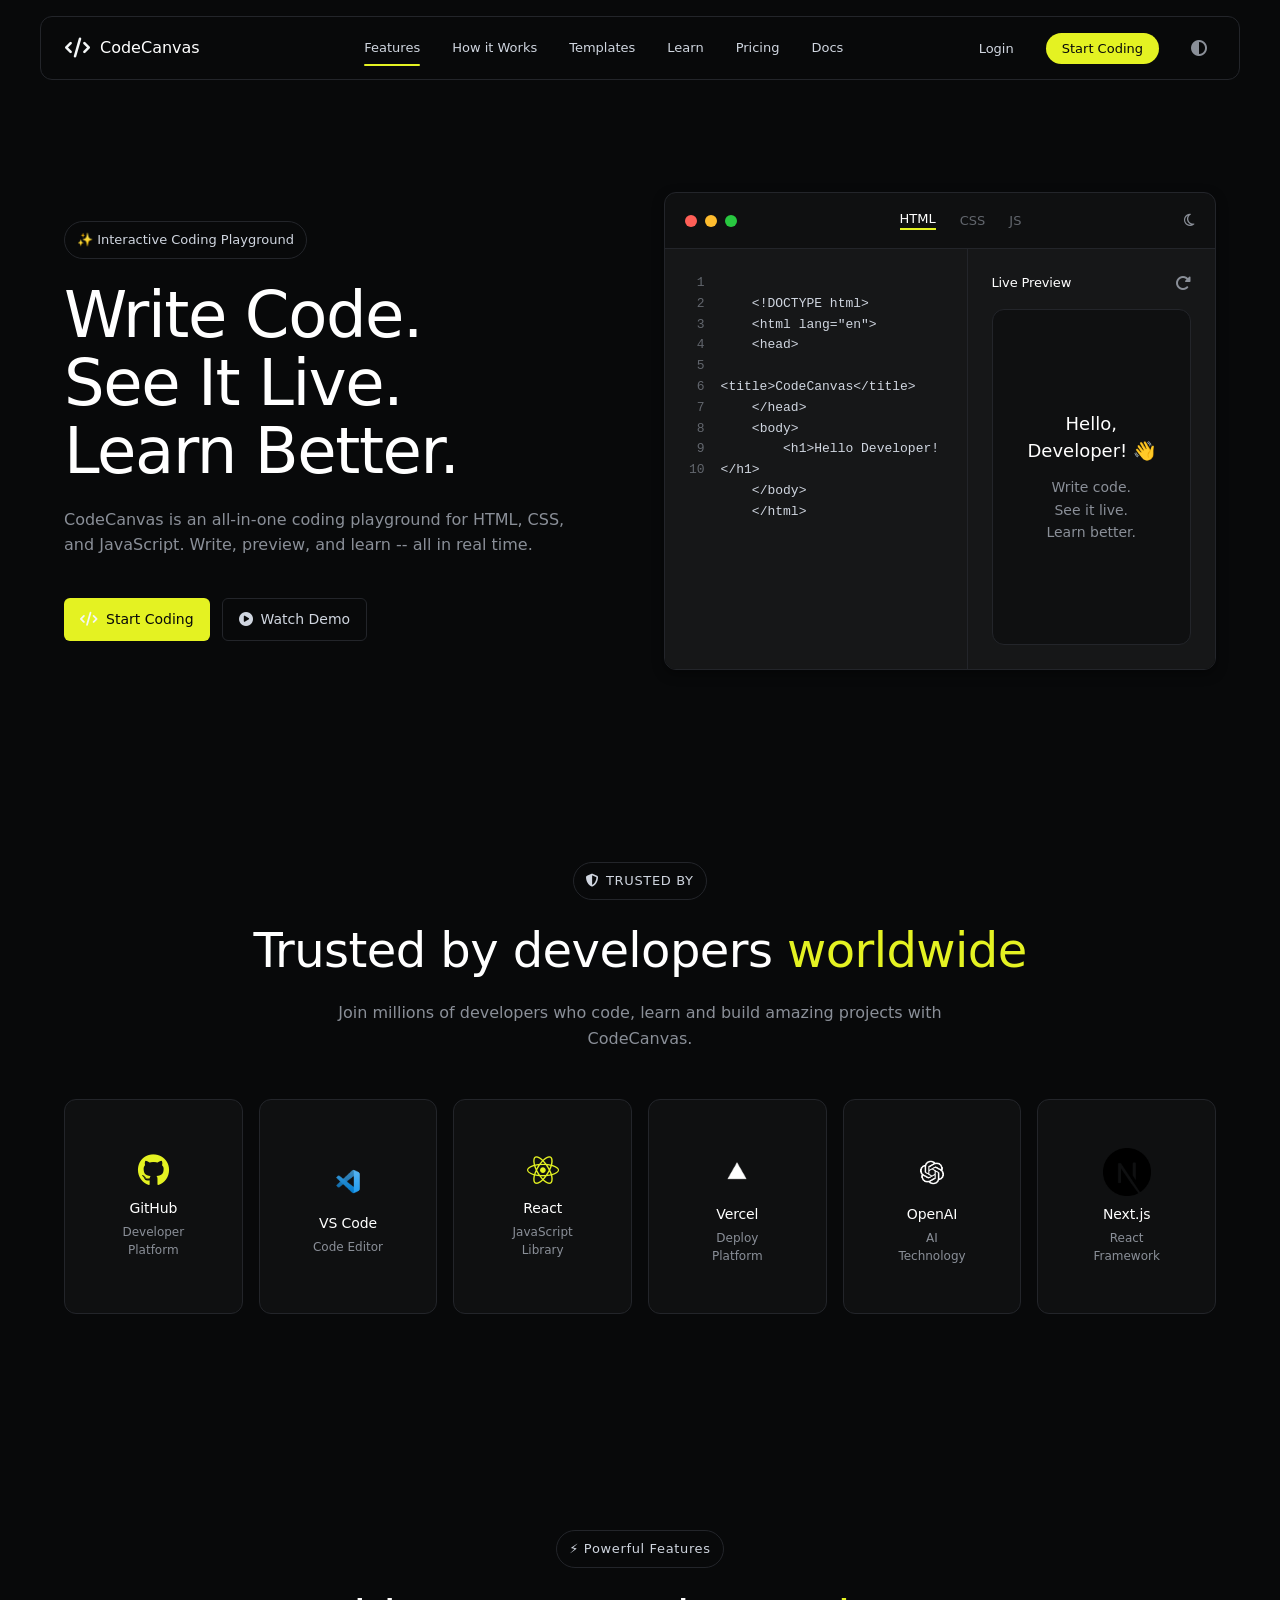
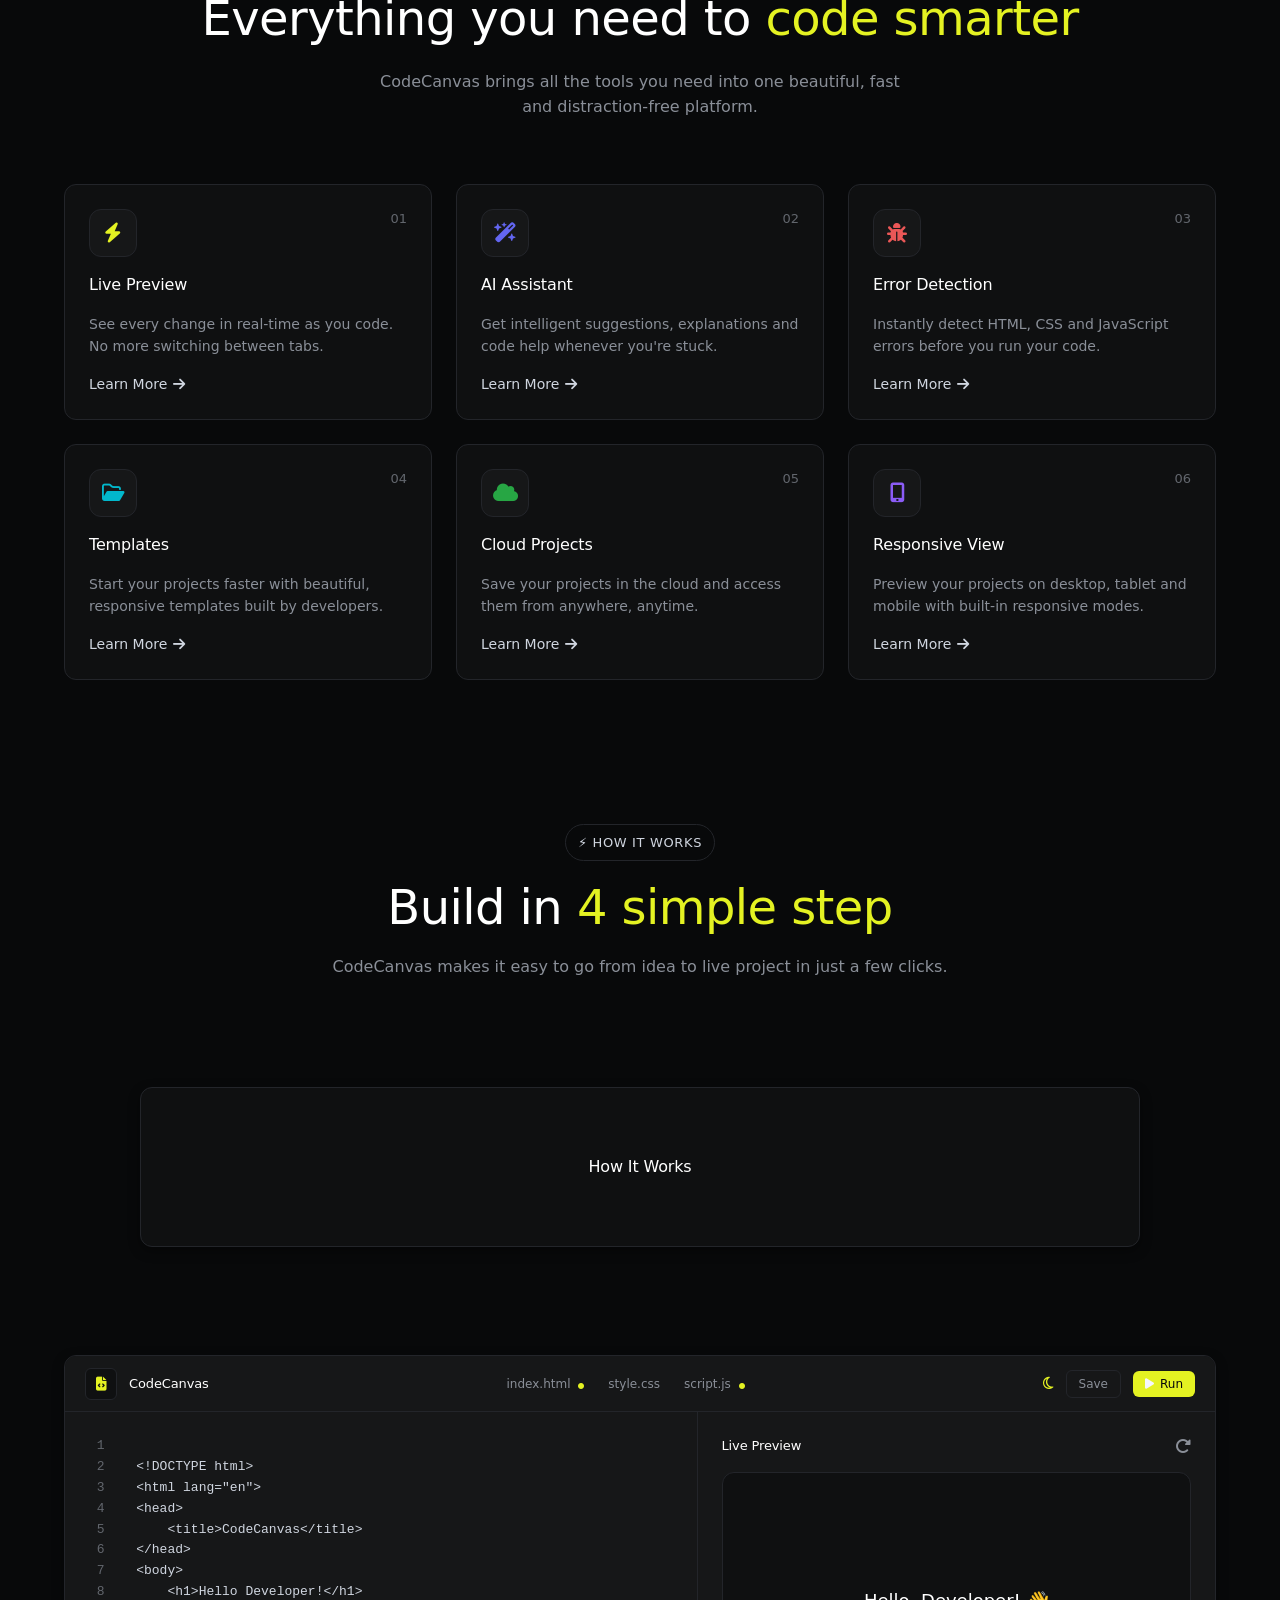
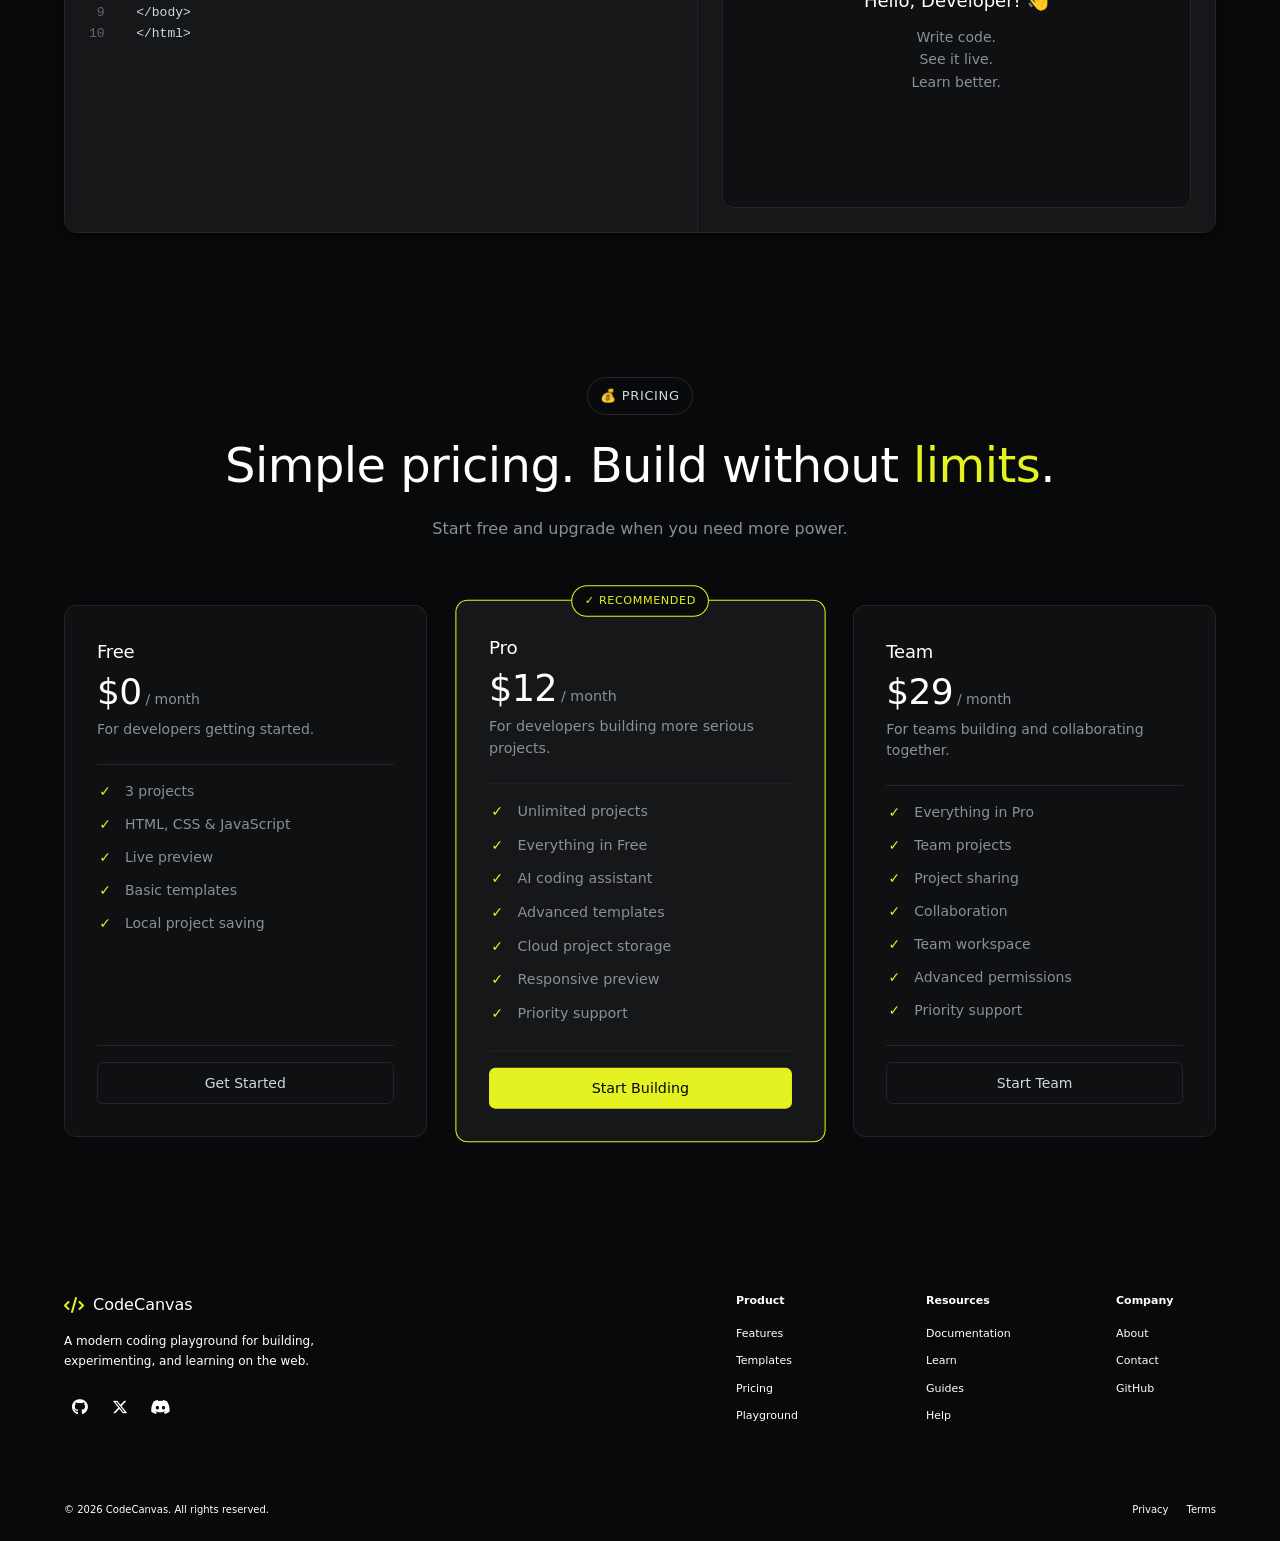
==== commit b927d73c: "complete playground html and css" ====
--- a/index.html
+++ b/index.html
@@ -25,7 +25,7 @@
     <div class="navbar">
       <div class="nav-name--logo">
         <i class="fa-solid fa-code" style="color: rgb(244, 247, 248);"></i>
-        <h2>CodeCanvas</h2>
+        <a href="index.html">CodeCanvas</a>
       </div>
       <button class="nav-hamburger" id="navHamburger">
         <i class="fa-solid fa-bars"></i>
@@ -40,7 +40,7 @@
       </div>
       <div class="nav-btn" id="navBtn">
         <button class="nav-btn--login ">Login</button>
-        <button class="nav-btn--start">Start Coding</button>
+        <button class="nav-btn--start"><a href="playground/playground.html">Start Coding</a></button>
       </div>
       <div class="nav-theme">
         <i class="fa-solid fa-circle-half-stroke"></i>
@@ -78,8 +78,11 @@
         </div>
 
         <div class="hero-btns">
-          <button class="nav-btn--start hero-start--btn hero-btn"><i class="fa-solid fa-code"
-              style="color: rgb(244, 247, 248);"></i> Start Coding</button>
+          <a href="playground/playground.html" class="nav-btn--start hero-start--btn hero-btn">
+            <i class="fa-solid fa-code" style="color: rgb(244, 247, 248);"></i>
+            Start Coding
+          </a>
+
           <a href="#" class="watch-demo">
             <i class="fa-solid fa-circle-play"></i>
             <span>Watch Demo</span>
